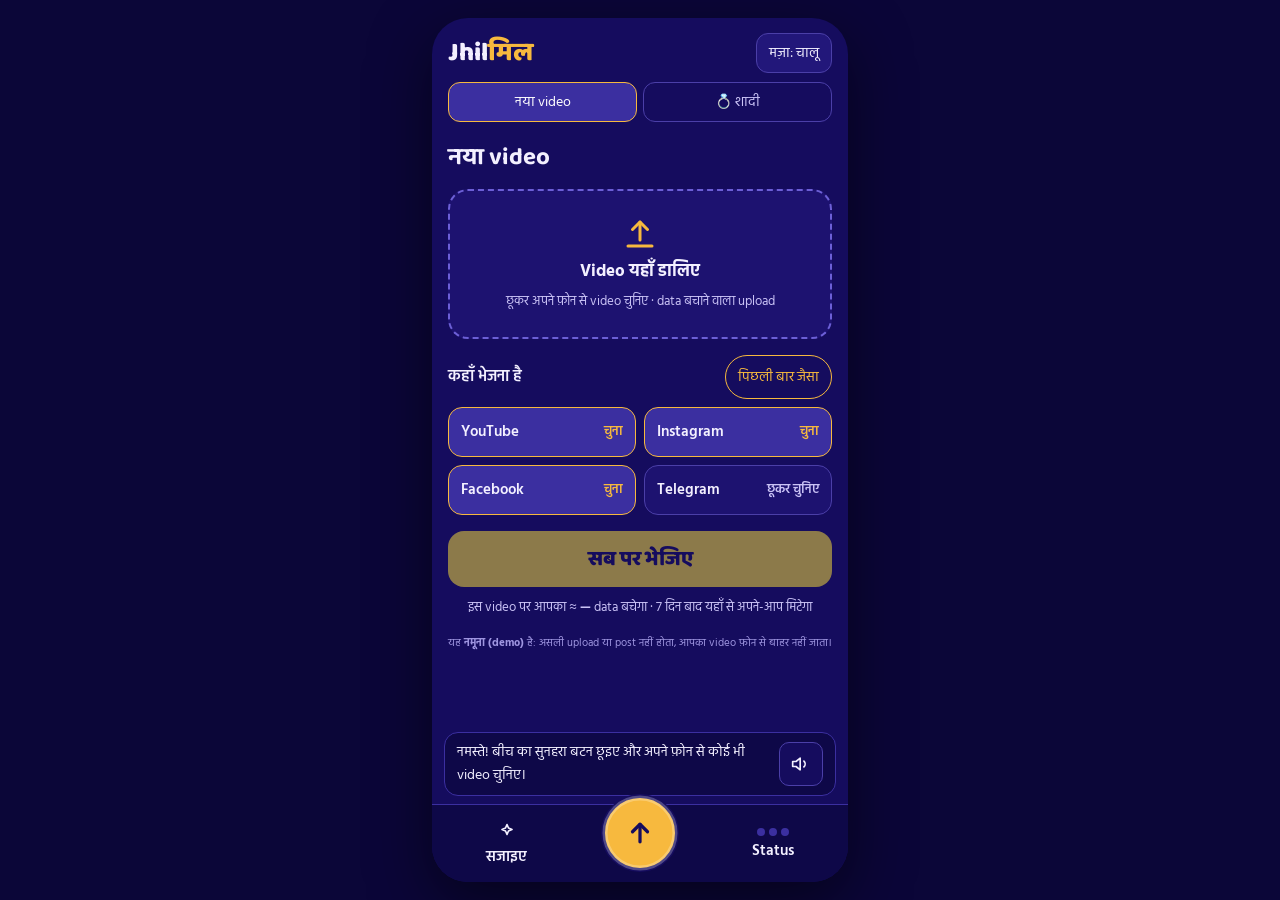
==== demo.html @ fcff17ed "Add files via upload" ====
<!doctype html>
<html lang="hi">
<head>
<meta charset="utf-8">
<meta name="viewport" content="width=device-width,initial-scale=1,viewport-fit=cover">
<meta name="robots" content="noindex,nofollow">
<meta name="theme-color" content="#150C5E">
<title>Jhilmil · demo (नमूना)</title>
<link rel="preconnect" href="https://fonts.googleapis.com">
<link href="https://fonts.googleapis.com/css2?family=Baloo+2:wght@600;800&family=Hind:wght@400;600&display=swap" rel="stylesheet">
<style>
*{box-sizing:border-box}
html,body{margin:0;height:100%;background:#0B0638;font-family:'Hind',system-ui,sans-serif;color:#F3F0FF;-webkit-tap-highlight-color:transparent}
button,input{font-family:inherit}
.phone{max-width:430px;height:100%;height:100dvh;margin:0 auto;background:#150C5E;display:flex;flex-direction:column;position:relative;overflow:hidden}
@media(min-width:600px){body{display:flex;align-items:center}.phone{height:min(900px,96vh);border-radius:36px;box-shadow:0 20px 60px rgba(0,0,0,.5)}}
.top{display:flex;align-items:center;justify-content:space-between;padding:14px 16px 8px}
.logo{font-family:'Baloo 2',sans-serif;font-weight:800;font-size:26px}.logo span{color:#F7B93E}
.chip{min-height:40px;padding:0 12px;border-radius:12px;border:1px solid #4B3FA8;background:#22177A;color:#F3F0FF;font-size:14px;cursor:pointer}
.tabs{display:flex;gap:6px;padding:0 16px 6px}
.tabs button{flex:1;min-height:40px;border-radius:12px;border:1px solid #4B3FA8;background:transparent;color:#C9C2F5;font-size:14px;cursor:pointer}
.tabs button.on{background:#3B2FA0;color:#fff;border-color:#F7B93E}
.body{flex:1;min-height:0;overflow-y:auto;padding:6px 16px 170px}
h1{margin:4px 0 12px;font-family:'Baloo 2',sans-serif;font-size:24px}
h2{margin:0;font-size:16px;font-weight:600}
.drop{width:100%;min-height:150px;border-radius:20px;border:2px dashed #6C5FD6;background:#1D1270;color:#F3F0FF;display:flex;flex-direction:column;align-items:center;justify-content:center;gap:6px;cursor:pointer;position:relative}
.drop b{font-size:17px}.drop small{font-size:13px;color:#C9C2F5}
.row{display:flex;justify-content:space-between;align-items:center;margin:16px 0 8px}
.ghost{min-height:44px;padding:0 12px;border-radius:22px;border:1px solid #F7B93E;background:transparent;color:#F7B93E;font-size:14px;cursor:pointer}
.grid{display:grid;grid-template-columns:repeat(2,minmax(0,1fr));gap:8px}
.plat{min-height:50px;border-radius:14px;border:1px solid #4B3FA8;background:#1D1270;color:#F3F0FF;font-size:15px;font-weight:600;display:flex;align-items:center;justify-content:space-between;padding:0 12px;cursor:pointer}
.plat.on{background:#3B2FA0;border-color:#F7B93E}.plat small{font-size:12.5px;color:#C9C2F5}.plat.on small{color:#F7B93E}
.send{width:100%;min-height:56px;margin-top:16px;border:0;border-radius:16px;background:#F7B93E;color:#150C5E;font-family:'Baloo 2',sans-serif;font-size:21px;font-weight:800;cursor:pointer}
.send.off{background:#8C7A4A}
.note{margin:10px 0 0;font-size:13px;color:#C9C2F5;text-align:center}
.tool{min-height:66px;border-radius:14px;border:1px solid #4B3FA8;background:#22177A;color:#F3F0FF;text-align:left;padding:10px 12px;cursor:pointer}
.tool b{display:block;font-size:16px}.tool small{font-size:12.5px;color:#C9C2F5}
.prev{height:180px;border-radius:16px;background:#0E0848;border:1px solid #3B2FA0;display:flex;align-items:center;justify-content:center;color:#C9C2F5;font-size:14px;position:relative}
.st{border-radius:14px;background:#22177A;border:1px solid #4B3FA8;padding:12px;margin-bottom:8px}
.st .l{display:flex;justify-content:space-between;font-size:16px;font-weight:600}
.ok{color:#3DDC97}.wait{color:#F7B93E}.fail{color:#FF8A8A}
.retry{margin-top:8px;min-height:44px;padding:0 16px;border-radius:12px;border:0;background:#F7B93E;color:#150C5E;font-weight:700;cursor:pointer}
.done{margin-top:12px;padding:12px;border-radius:14px;background:#1E5A47;color:#E6FFF4;font-size:15px;text-align:center}
.dock{position:absolute;left:0;right:0;bottom:0;padding-bottom:env(safe-area-inset-bottom)}
.talk{margin:0 12px 8px;padding:8px 12px;border-radius:14px;background:#0E0848;border:1px solid #3B2FA0;display:flex;align-items:center;gap:8px;font-size:14px;min-height:44px}
.talk span{flex:1}
.ic{min-width:44px;min-height:44px;border-radius:10px;border:1px solid #4B3FA8;background:#150C5E;color:#F3F0FF;cursor:pointer;display:flex;align-items:center;justify-content:center}
.ic.on{background:#3B2FA0}
nav{height:78px;background:#0E0848;border-top:1px solid #3B2FA0;display:grid;grid-template-columns:repeat(3,minmax(0,1fr));align-items:end;padding:0 8px 10px}
.nb{min-height:54px;margin:0 6px;border-radius:14px;border:0;background:transparent;color:#F3F0FF;font-size:15px;font-weight:600;cursor:pointer;display:flex;flex-direction:column;align-items:center;justify-content:center;gap:3px}
.nb.cur{background:#3B2FA0}
.dots{display:flex;gap:4px}.dots i{width:8px;height:8px;border-radius:50%;background:#3B2FA0}
.big{width:78px;height:78px;margin:-32px auto 0;border-radius:50%;border:4px solid #150C5E;background:#F7B93E;color:#150C5E;cursor:pointer;position:relative;display:flex;align-items:center;justify-content:center}
.big svg.ring{position:absolute;left:-4px;top:-4px;transform:rotate(-90deg)}
.card{position:absolute;left:50%;top:40%;margin-left:-42px;width:84px;height:54px;border-radius:10px;background:#F7B93E;color:#150C5E;font-size:12px;font-weight:800;display:flex;align-items:center;justify-content:center;pointer-events:none}
.star{position:absolute;width:10px;height:10px;pointer-events:none;background:#F7B93E;clip-path:polygon(50% 0,61% 39%,100% 50%,61% 61%,50% 100%,39% 61%,0 50%,39% 39%)}
.foot{font-size:11px;color:#9E95E0;text-align:center;margin-top:16px}
.badge{display:inline-block;margin-top:10px;padding:6px 12px;border-radius:20px;background:#3B2FA0;border:1px solid #F7B93E;color:#F7B93E;font-size:13px;font-weight:700}
.fun .pop{animation:pop .25s ease}
@keyframes pop{0%{transform:scale(1)}50%{transform:scale(.92)}100%{transform:scale(1)}}
.fun .fly{animation:fly .9s ease-in forwards}
@keyframes fly{0%{transform:translate(0,0) scale(1);opacity:1}60%{transform:translate(0,-300px) scale(.6) rotate(-8deg)}100%{transform:translate(0,-420px) scale(.2);opacity:0}}
.fun .spark{animation:spark .9s ease-out 2}
@keyframes spark{0%{box-shadow:0 0 0 0 rgba(247,185,62,.9)}100%{box-shadow:0 0 0 14px rgba(247,185,62,0)}}
.fun .pulse{animation:pulse 1s ease-in-out infinite}
@keyframes pulse{0%,100%{transform:scale(1)}50%{transform:scale(1.07)}}
.fun .fall{animation:fall 1s ease-out forwards}
@keyframes fall{0%{opacity:1;transform:translate(0,0) rotate(0)}100%{opacity:0;transform:translate(var(--dx),var(--dy)) rotate(200deg)}}
@media (prefers-reduced-motion: reduce){.fun .fly,.fun .spark,.fun .pulse,.fun .fall,.fun .pop{animation:none}}
.hide{display:none!important}
</style>
</head>
<body>
<div class="phone fun" id="ph">
  <div class="top">
    <div class="logo">Jhil<span>मिल</span></div>
    <button class="chip" id="fun">मज़ा: चालू</button>
  </div>
  <div class="tabs" role="tablist" aria-label="screen">
    <button id="t-new" class="on">नया video</button>
    <button id="t-wed">💍 शादी</button>
  </div>

  <div class="body" id="body">
    <!-- नया -->
    <section id="s-new">
      <h1>नया video</h1>
      <button class="drop" id="drop">
        <svg width="36" height="36" viewBox="0 0 24 24" fill="none" stroke="#F7B93E" stroke-width="2" stroke-linecap="round" stroke-linejoin="round" aria-hidden="true"><path d="M12 16V4"/><path d="M7 9l5-5 5 5"/><path d="M4 20h16"/></svg>
        <b id="dropT">Video यहाँ डालिए</b><small id="dropS">छूकर अपने फ़ोन से video चुनिए · data बचाने वाला upload</small>
      </button>
      <input type="file" id="file" accept="video/*" class="hide">
      <div class="row"><h2>कहाँ भेजना है</h2><button class="ghost" id="last">पिछली बार जैसा</button></div>
      <div class="grid" id="plats"></div>
      <button class="send off" id="send">सब पर भेजिए</button>
      <p class="note">इस video पर आपका ≈ <b id="save">—</b> data बचेगा · 7 दिन बाद यहाँ से अपने-आप मिटेगा</p>
    </section>
    <!-- सजाइए -->
    <section id="s-edit" class="hide">
      <h1>सजाइए</h1>
      <div class="prev" id="prev">[video का preview]</div>
      <div class="grid" style="margin-top:12px">
        <button class="tool" data-t="काटिए"><b>काटिए</b><small>शुरू-अंत, बीच का टुकड़ा</small></button>
        <button class="tool" data-t="सही आकार"><b>सही आकार</b><small>9:16 · 16:9 · 1:1 अपने-आप</small></button>
        <button class="tool" data-t="Captions"><b>Captions</b><small>हिंदी में अपने-आप, छूकर सुधारिए</small></button>
        <button class="tool" data-t="Thumbnail"><b>Thumbnail</b><small>6 अच्छे frame + एक लाइन</small></button>
      </div>
      <button class="ghost" id="onecap" style="width:100%;margin-top:10px;border-radius:14px;border-style:dashed">एक caption → सबमें (AI · जल्द)</button>
    </section>
    <!-- Status -->
    <section id="s-status" class="hide">
      <h1>Status</h1>
      <div id="stList"><p class="note">अभी कुछ भेजा नहीं है।</p></div>
      <button class="ghost" id="copy" style="width:100%;margin-top:4px;border-radius:14px">सबकी link एक साथ copy</button>
      <div id="doneBox" class="done hide">सब जगह पहुँच गया! आपका <b id="save2"></b> data बचा।<br><span class="badge hide" id="badge">पहली उड़ान ✦</span></div>
    </section>
    <!-- शादी -->
    <section id="s-wed" class="hide">
      <h1>शादी / समारोह <small style="font-size:12px;background:#F7B93E;color:#150C5E;border-radius:8px;padding:2px 8px;vertical-align:middle">Professional</small></h1>
      <div style="font-size:14px;color:#C9C2F5">राहुल–प्रिया · फेरे · 3 कैमरे</div>
      <div style="display:flex;justify-content:space-between;font-size:13px;color:#C9C2F5;margin-top:10px"><span>Trial की जगह</span><span>3.2 GB / 5 GB</span></div>
      <div style="height:8px;border-radius:4px;background:#2A1F86;margin-top:4px"><div style="width:64%;height:8px;border-radius:4px;background:#F7B93E"></div></div>
      <div class="prev" style="margin-top:12px" id="wprev">[footage का preview]<span id="stuTag" style="position:absolute;right:10px;bottom:8px;font-size:12px;font-weight:700;background:rgba(0,0,0,.45);padding:2px 8px;border-radius:6px"></span></div>
      <h2 style="margin:14px 0 6px">Timeline · कट के सुझाव</h2>
      <div id="tl" style="height:46px;border-radius:10px;background:#2A1F86;position:relative;overflow:hidden"></div>
      <div style="display:flex;gap:12px;font-size:12px;color:#C9C2F5;margin-top:6px;flex-wrap:wrap"><span>▮ <span style="color:#8FB3FF">दृश्य बदला</span></span><span>▮ <span style="color:#F7B93E">धुँधला/अँधेरा</span></span><span>▮ <span style="color:#FF9A4D">ढोल-ताली वाले पल</span></span></div>
      <div id="sugs" style="margin-top:12px"></div>
      <button class="ghost" id="dropBad" style="width:100%;border-radius:14px">सारे बेकार (पीले) हिस्से हटाइए</button>
      <div style="margin-top:14px;padding:12px;border-radius:14px;background:#1D1270;border:1px solid #3B2FA0">
        <label for="stu" style="font-size:15px;font-weight:600">अपने स्टूडियो का नाम video पर</label>
        <input id="stu" value="शर्मा स्टूडियो, पटना" style="margin-top:8px;width:100%;min-height:44px;border-radius:10px;border:1px solid #4B3FA8;background:#150C5E;color:#F3F0FF;padding:0 12px;font-size:15px">
        <div style="font-size:12.5px;color:#C9C2F5;margin-top:6px">ग्राहक को भेजे video के कोने में आपका नाम, हमारा नहीं।</div>
      </div>
      <div class="grid" style="grid-template-columns:repeat(3,minmax(0,1fr));margin-top:14px">
        <button class="send mk" style="margin:0;font-size:16px;min-height:52px">Highlight</button>
        <button class="ghost mk" style="border-radius:14px">Teaser</button>
        <button class="ghost mk" style="border-radius:14px">Reels</button>
      </div>
    </section>
    <p class="foot">यह <b>नमूना (demo)</b> है: असली upload या post नहीं होता, आपका video फ़ोन से बाहर नहीं जाता।</p>
  </div>

  <div class="dock">
    <div class="talk"><span id="talk">नमस्ते! बीच का सुनहरा बटन छूइए और अपने फ़ोन से कोई भी video चुनिए।</span>
      <button class="ic" id="voice" aria-label="आवाज़ में सुनिए"><svg width="20" height="20" viewBox="0 0 24 24" fill="none" stroke="currentColor" stroke-width="2" stroke-linecap="round" stroke-linejoin="round" aria-hidden="true"><path d="M11 5L6 9H2v6h4l5 4V5z"/><path d="M15.5 8.5a5 5 0 0 1 0 7"/></svg></button></div>
    <nav aria-label="मुख्य">
      <button class="nb" id="n-edit"><svg width="20" height="20" viewBox="0 0 24 24" fill="none" stroke="currentColor" stroke-width="2" stroke-linecap="round" stroke-linejoin="round" aria-hidden="true"><path d="M12 3l1.8 4.2L18 9l-4.2 1.8L12 15l-1.8-4.2L6 9l4.2-1.8z"/></svg>सजाइए</button>
      <div><button class="big" id="n-new" aria-label="नया video">
        <svg class="ring" width="78" height="78" viewBox="0 0 78 78" aria-hidden="true"><circle cx="39" cy="39" r="35" fill="none" stroke="#fff" stroke-opacity=".25" stroke-width="5"/><circle id="ring" cx="39" cy="39" r="35" fill="none" stroke="#fff" stroke-width="5" stroke-linecap="round" stroke-dasharray="219.9" stroke-dashoffset="219.9"/></svg>
        <svg width="30" height="30" viewBox="0 0 24 24" fill="none" stroke="currentColor" stroke-width="2.6" stroke-linecap="round" stroke-linejoin="round" aria-hidden="true"><path d="M12 19V5"/><path d="M6 11l6-6 6 6"/></svg>
      </button></div>
      <button class="nb" id="n-status"><span class="dots" aria-hidden="true"><i id="dG"></i><i id="dY"></i><i id="dR"></i></span>Status</button>
    </nav>
  </div>
</div>
<script>
(function(){
var $=function(i){return document.getElementById(i)};
var S={screen:'new',pct:0,up:false,ready:false,fun:true,voice:false,on:{YouTube:true,Instagram:true,Facebook:true,Telegram:false},st:{},sizeMB:0,firstFlight:false};
try{var l=JSON.parse(localStorage.getItem('jm_demo_last')||'null');if(l)S.last=l;}catch(e){}
var ph=$('ph'),ctx=null;
function sound(kind){ if(!S.fun) return; try{ ctx=ctx||new (window.AudioContext||window.webkitAudioContext)();
  var o=ctx.createOscillator(),g=ctx.createGain(),t=ctx.currentTime; o.connect(g); g.connect(ctx.destination);
  if(kind==='whoosh'){o.type='sine';o.frequency.setValueAtTime(220,t);o.frequency.exponentialRampToValueAtTime(880,t+.45);g.gain.setValueAtTime(.0001,t);g.gain.exponentialRampToValueAtTime(.18,t+.05);g.gain.exponentialRampToValueAtTime(.0001,t+.5);o.start(t);o.stop(t+.52);}
  else if(kind==='ding'){o.type='triangle';o.frequency.setValueAtTime(880,t);o.frequency.setValueAtTime(1320,t+.09);g.gain.setValueAtTime(.15,t);g.gain.exponentialRampToValueAtTime(.0001,t+.35);o.start(t);o.stop(t+.36);}
  else {o.type='sine';o.frequency.setValueAtTime(600,t);g.gain.setValueAtTime(.06,t);g.gain.exponentialRampToValueAtTime(.0001,t+.06);o.start(t);o.stop(t+.07);}
 }catch(e){} }
function buzz(ms){ if(S.fun){ try{navigator.vibrate&&navigator.vibrate(ms);}catch(e){} } }
function say(t){ $('talk').textContent=t; if(S.voice){ try{ var u=new SpeechSynthesisUtterance(t); u.lang='hi-IN'; speechSynthesis.cancel(); speechSynthesis.speak(u);}catch(e){} } }
function pop(el){ if(!S.fun||!el) return; el.classList.remove('pop'); void el.offsetWidth; el.classList.add('pop'); }
document.addEventListener('click',function(e){ var b=e.target.closest('button'); if(b){ pop(b); sound('tick'); } },true);
function show(sc){ S.screen=sc; ['new','edit','status','wed'].forEach(function(k){ $('s-'+k).classList.toggle('hide',k!==sc); });
  $('n-edit').classList.toggle('cur',sc==='edit'); $('n-status').classList.toggle('cur',sc==='status');
  $('t-new').classList.toggle('on',sc!=='wed'); $('t-wed').classList.toggle('on',sc==='wed'); $('body').scrollTop=0; }
function plats(){ var h=''; Object.keys(S.on).forEach(function(n){ var on=S.on[n]; h+='<button class="plat'+(on?' on':'')+'" data-p="'+n+'" aria-pressed="'+on+'"><span>'+n+'</span><small>'+(on?'चुना':'छूकर चुनिए')+'</small></button>'; }); $('plats').innerHTML=h;
  [].forEach.call(document.querySelectorAll('.plat'),function(b){ b.onclick=function(){ var n=b.getAttribute('data-p'); S.on[n]=!S.on[n]; plats(); }; }); }
function ring(){ $('ring').setAttribute('stroke-dashoffset',(219.9*(1-S.pct/100)).toFixed(1)); }
function startUpload(f){
  S.up=true; S.ready=false; S.pct=0; S.sizeMB=f?Math.round(f.size/1048576):620; show('new');
  $('dropT').textContent=(f?f.name.slice(0,28):'नमूना video')+' · चढ़ रहा है 0%'; $('dropS').textContent='net टूटे तो वहीं से फिर शुरू होगा';
  if(f){ try{ var url=URL.createObjectURL(f); $('prev').innerHTML='<video src="'+url+'" muted playsinline style="width:100%;height:100%;object-fit:cover;border-radius:16px"></video>'; }catch(e){} }
  var iv=setInterval(function(){ S.pct=Math.min(100,S.pct+4); ring(); $('dropT').textContent=(f?f.name.slice(0,22):'नमूना video')+' · '+S.pct+'%';
    if(S.pct%20===0&&S.pct<100) say('Video चढ़ रहा है… '+S.pct+'%');
    if(S.pct>=100){ clearInterval(iv); S.up=false; S.ready=true; $('dropT').textContent='Video तैयार ✓'; $('dropS').textContent='छूकर दूसरा video चुन सकते हैं';
      $('send').classList.remove('off'); var save=Math.max(40,Math.round(S.sizeMB*0.55)); $('save').textContent=save>=1024?(save/1024).toFixed(1)+' GB':save+' MB';
      $('n-edit').classList.add('spark'); setTimeout(function(){$('n-edit').classList.remove('spark');},2000); sound('ding'); buzz(30);
      say('Video तैयार! अब सजाइए, या सीधे "सब पर भेजिए"।'); } },80);
}
$('drop').onclick=function(){ if(S.up) return; $('file').click(); };
$('file').onchange=function(){ var f=this.files&&this.files[0]; if(f) startUpload(f); this.value=''; };
$('n-new').onclick=function(){ if(S.screen!=='new'){ show('new'); return; } if(!S.up) $('file').click(); };
$('n-edit').onclick=function(){ show('edit'); };
$('n-status').onclick=function(){ show('status'); if(!Object.keys(S.st).length) say('अभी कुछ भेजा नहीं है।'); };
$('t-new').onclick=function(){ show('new'); }; $('t-wed').onclick=function(){ show('wed'); say('शादी मोड: हर सुझाव पर रखिए ✓ या हटाइए ✕ — कुछ भी अपने-आप नहीं कटेगा।'); };
$('last').onclick=function(){ S.on=S.last||{YouTube:true,Instagram:true,Facebook:false,Telegram:true}; plats(); say('पिछली बार जैसा: '+Object.keys(S.on).filter(function(k){return S.on[k];}).join(', ')+' चुन लिए।'); };
$('fun').onclick=function(){ S.fun=!S.fun; ph.classList.toggle('fun',S.fun); this.textContent='मज़ा: '+(S.fun?'चालू':'बंद'); };
$('voice').onclick=function(){ S.voice=!S.voice; this.classList.toggle('on',S.voice); say(S.voice?'आवाज़ चालू। अब हर बात बोलकर भी बताऊँगी।':'आवाज़ बंद।'); };
[].forEach.call(document.querySelectorAll('.tool'),function(b){ b.onclick=function(){ say(b.getAttribute('data-t')+': असली app में यहाँ उसका औज़ार खुलेगा।'); }; });
$('onecap').onclick=function(){ say('एक caption लिखिए, हर platform के हिसाब से अपने-आप बनेगा — यह AI वाला काम जल्द आएगा।'); };
function stars(){ if(!S.fun) return; var r=ph.getBoundingClientRect(); for(var i=0;i<26;i++){ var s=document.createElement('div'); s.className='star fall';
  s.style.left=(r.width/2)+'px'; s.style.top=(r.height*0.45)+'px'; s.style.setProperty('--dx',(Math.random()*320-160)+'px'); s.style.setProperty('--dy',(Math.random()*-360+60)+'px');
  s.style.background=i%3?'#F7B93E':'#FFFFFF'; ph.appendChild(s); setTimeout((function(x){return function(){x.remove();};})(s),1100); } }
function renderStatus(){ var c={ok:'ok',wait:'wait',fail:'fail'},lb={ok:'पहुँच गया',wait:'कतार में…',fail:'रुका'},h='',g=0,y=0,r=0;
  Object.keys(S.st).forEach(function(n){ var v=S.st[n]; if(v==='ok')g++; else if(v==='wait')y++; else r++;
    h+='<div class="st"><div class="l"><span>'+n+'</span><span class="'+c[v]+'">'+lb[v]+'</span></div>'+(v==='fail'?'<div style="font-size:13px;color:#FFB4B4;margin-top:4px">वजह: Page की अनुमति ख़त्म हो गई</div><button class="retry" data-r="'+n+'">फिर कोशिश</button>':'')+'</div>'; });
  $('stList').innerHTML=h||'<p class="note">अभी कुछ भेजा नहीं है।</p>';
  [].forEach.call(document.querySelectorAll('.retry'),function(b){ b.onclick=function(){ var n=b.getAttribute('data-r'); S.st[n]='wait'; renderStatus(); say(n+': फिर कोशिश हो रही है…'); setTimeout(function(){ S.st[n]='ok'; renderStatus(); sound('ding'); buzz(25); say(n+' पर पहुँच गया।'); check(); },1300); }; });
  $('dG').style.background=g?'#3DDC97':''; $('dY').style.background=y?'#F7B93E':''; $('dR').style.background=r?'#FF8A8A':'';
  $('n-status').classList.toggle('pulse',r>0); }
function check(){ var k=Object.keys(S.st); if(k.length&&k.every(function(n){return S.st[n]==='ok';})){
  $('save2').textContent=$('save').textContent; $('doneBox').classList.remove('hide');
  if(!S.firstFlight){ S.firstFlight=true; $('badge').classList.remove('hide'); }
  $('n-status').classList.add('spark'); setTimeout(function(){$('n-status').classList.remove('spark');},2000);
  stars(); buzz([60,40,90]); sound('ding'); say('सब जगह पहुँच गया! आपका '+$('save').textContent+' data बचा। ✨'); } }
$('send').onclick=function(){
  if(!S.ready){ say('पहले बीच का सुनहरा बटन छूकर video चुनिए।'); return; }
  var names=Object.keys(S.on).filter(function(k){return S.on[k];}); if(!names.length){ say('कम से कम एक जगह चुनिए।'); return; }
  try{ localStorage.setItem('jm_demo_last',JSON.stringify(S.on)); }catch(e){} S.last=JSON.parse(JSON.stringify(S.on));
  if(S.fun){ var c=document.createElement('div'); c.className='card fly'; c.textContent='video'; $('drop').appendChild(c); setTimeout(function(){c.remove();},950); }
  sound('whoosh'); buzz(40); say('उड़ान शुरू! '+names.length+' जगह भेज रहे हैं…');
  S.st={}; names.forEach(function(n){S.st[n]='wait';}); $('doneBox').classList.add('hide'); renderStatus();
  setTimeout(function(){ show('status'); },950);
  names.forEach(function(n,i){ setTimeout(function(){ S.st[n]=(n==='Facebook')?'fail':'ok'; renderStatus();
    if(n==='Facebook'){ buzz([30,60,30]); say('Facebook रुका: Page की अनुमति ख़त्म। "फिर कोशिश" दबाइए।'); } else { sound('tick'); buzz(20); say(n+' पर पहुँच गया।'); } check(); },1400+i*900); });
};
$('copy').onclick=function(){ var t=Object.keys(S.st).filter(function(n){return S.st[n]==='ok';}).map(function(n){return n+': [link]';}).join('\n');
  if(!t){ say('अभी कोई link नहीं है।'); return; } try{ navigator.clipboard.writeText(t); }catch(e){} say('सबकी link copy हो गई — WhatsApp में चिपकाइए।'); };
/* शादी */
var items=[{id:'a',k:'scene',t:'दृश्य बदला: मंडप में प्रवेश',tm:'00:04:12'},{id:'b',k:'bad',t:'धुँधला हिस्सा (कैमरा 2)',tm:'00:09:30–00:10:05'},{id:'c',k:'dhol',t:'ढोल-ताली: वरमाला',tm:'00:18:40'},{id:'d',k:'bad',t:'अँधेरा हिस्सा (कैमरा 3)',tm:'00:22:10–00:23:00'},{id:'e',k:'dhol',t:'ढोल-ताली: पहला फेरा',tm:'00:31:05'},{id:'f',k:'scene',t:'दृश्य बदला: सिंदूर',tm:'00:44:50'}];
var col={scene:'#8FB3FF',bad:'#F7B93E',dhol:'#FF9A4D'},ch={};
var marks=[['8%','3px','scene'],['20%','4%','bad','b'],['39%','5px','dhol'],['47%','5%','bad','d'],['64%','5px','dhol'],['70%','3px','scene'],['93%','3px','scene']];
function wed(){ $('tl').innerHTML=marks.map(function(m){ var op=(m[3]&&ch[m[3]]==='drop')?.2:.9; var dh=m[2]==='dhol'; return '<div style="position:absolute;left:'+m[0]+';width:'+m[1]+';top:'+(dh?'6px':'0')+';height:'+(dh?'34px':'46px')+';background:'+col[m[2]]+';opacity:'+op+';border-radius:3px"></div>'; }).join('');
  $('sugs').innerHTML=items.map(function(it){ var c=ch[it.id]; var st=c==='keep'?'रखा':(c==='drop'?'हटाया':(it.k==='bad'?'सुझाव: हटाइए':'सुझाव: रखिए'));
    return '<div class="st" style="display:flex;align-items:center;gap:10px;border-color:'+(c==='keep'?'#3DDC97':c==='drop'?'#FF8A8A':'#4B3FA8')+'"><span style="width:10px;height:38px;border-radius:3px;background:'+col[it.k]+'"></span><div style="flex:1"><div style="font-size:15px;font-weight:600">'+it.t+'</div><div style="font-size:12.5px;color:#C9C2F5">'+it.tm+' · '+st+'</div></div>'+
    '<button class="ic" data-k="'+it.id+'" aria-label="रखिए" style="border-color:#3DDC97;'+(c==='keep'?'background:#1E5A47':'')+'">✓</button><button class="ic" data-d="'+it.id+'" aria-label="हटाइए" style="border-color:#FF8A8A;'+(c==='drop'?'background:#6B2330':'')+'">✕</button></div>'; }).join('');
  [].forEach.call(document.querySelectorAll('[data-k]'),function(b){ b.onclick=function(){ ch[b.getAttribute('data-k')]='keep'; wed(); say('रखा।'); }; });
  [].forEach.call(document.querySelectorAll('[data-d]'),function(b){ b.onclick=function(){ ch[b.getAttribute('data-d')]='drop'; wed(); say('हटाया — ✓ दबाकर वापस ला सकते हैं।'); }; });
  $('stuTag').textContent=$('stu').value; $('stuTag').style.display=$('stu').value?'':'none'; }
$('dropBad').onclick=function(){ ch.b='drop'; ch.d='drop'; wed(); buzz(30); say('दोनों पीले (बेकार) हिस्से हटा दिए। पसंद न आए तो ✓ दबाकर वापस लाइए।'); };
$('stu').oninput=wed;
[].forEach.call(document.querySelectorAll('.mk'),function(b){ b.onclick=function(){ sound('whoosh'); say(b.textContent+' बन रहा है… (नमूना)। गाना आप अपना जोड़ेंगे; publish से पहले copyright वाली चेतावनी आएगी।'); }; });
plats(); renderStatus(); wed(); ring();
})();
</script>
</body>
</html>
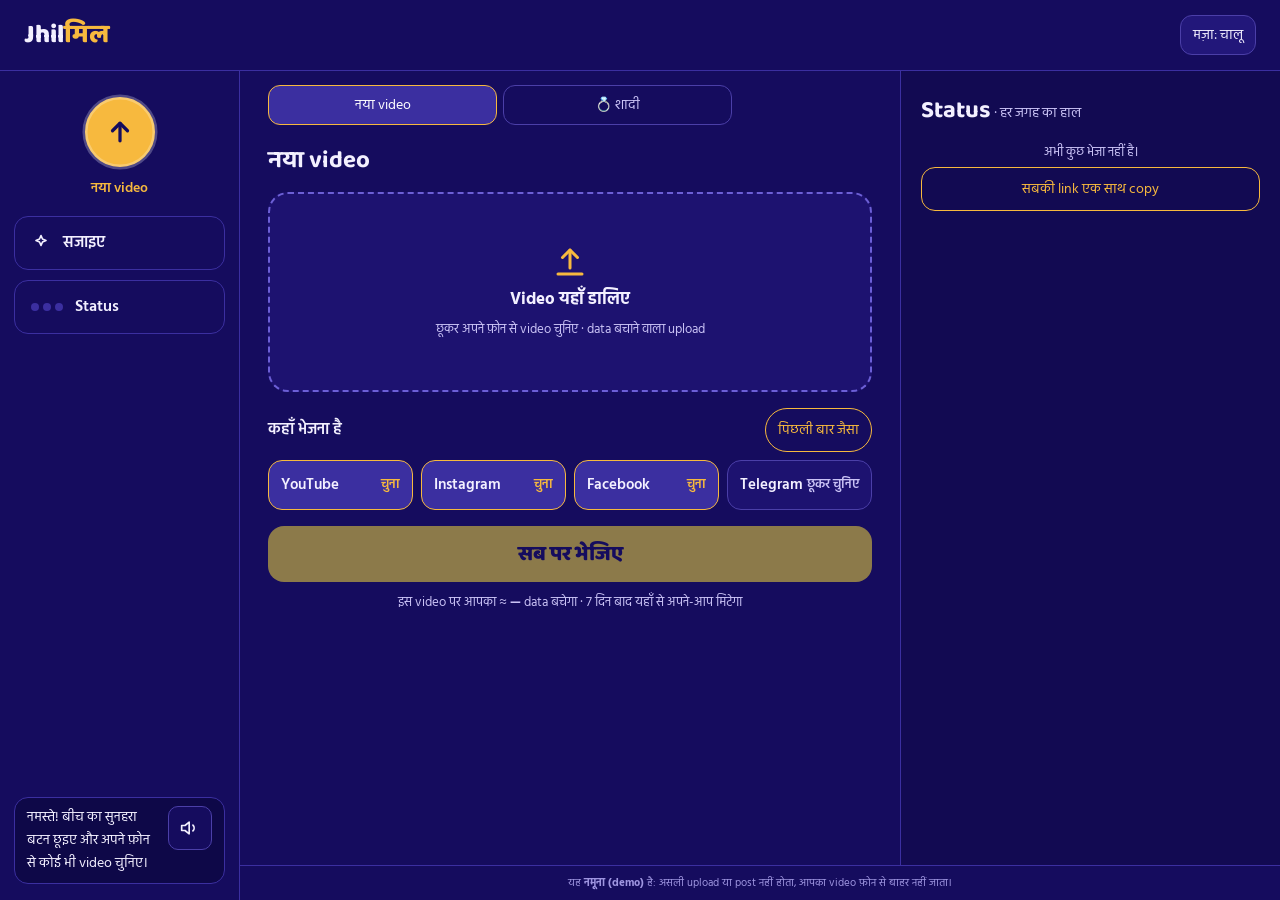
==== commit 657f18ee: "Add files via upload" ====
--- a/demo.html
+++ b/demo.html
@@ -1,8 +1,9 @@
 <!doctype html>
-<html lang="hi">
+<html lang="hi" translate="no">
 <head>
 <meta charset="utf-8">
 <meta name="viewport" content="width=device-width,initial-scale=1,viewport-fit=cover">
+<meta name="google" content="notranslate">
 <meta name="robots" content="noindex,nofollow">
 <meta name="theme-color" content="#150C5E">
 <title>Jhilmil · demo (नमूना)</title>
@@ -68,6 +69,51 @@
 @keyframes fall{0%{opacity:1;transform:translate(0,0) rotate(0)}100%{opacity:0;transform:translate(var(--dx),var(--dy)) rotate(200deg)}}
 @media (prefers-reduced-motion: reduce){.fun .fly,.fun .spark,.fun .pulse,.fun .fall,.fun .pop{animation:none}}
 .hide{display:none!important}
+
+/* उड़ान का पूरा रास्ता */
+.ovl{position:absolute;inset:0;z-index:20;background:rgba(9,5,40,.95);overflow:hidden}
+.ovt{position:absolute;left:0;right:0;top:22px;text-align:center;font-family:'Baloo 2',sans-serif;font-size:26px;font-weight:800;color:#F7B93E}
+.ovt small{display:block;font-family:'Hind',sans-serif;font-size:14px;font-weight:400;color:#C9C2F5}
+.tgt{position:absolute;width:84px;margin-left:-42px;text-align:center;font-size:13px;font-weight:600;color:#F3F0FF}
+.tgt i{display:flex;width:60px;height:60px;margin:0 auto 6px;border-radius:50%;background:#22177A;border:2px dashed #6C5FD6;align-items:center;justify-content:center;font-style:normal;font-size:22px;font-weight:800;transition:all .3s}
+.tgt b{display:block;font-size:11.5px;font-weight:400;color:#C9C2F5;min-height:16px}
+.tgt.go i{border:2px solid #F7B93E;box-shadow:0 0 0 7px rgba(247,185,62,.22)}
+.tgt.ok i{border:2px solid #3DDC97;background:#1E5A47}.tgt.ok b{color:#3DDC97}
+.tgt.fail i{border:2px solid #FF8A8A;background:#6B2330;animation:shake .45s}.tgt.fail b{color:#FF8A8A}
+@keyframes shake{25%{transform:translateX(-6px)}75%{transform:translateX(6px)}}
+.src{position:absolute;left:50%;width:100px;margin-left:-50px;text-align:center;font-size:13px;color:#C9C2F5}
+.src i{display:flex;width:84px;height:84px;margin:0 auto 6px;border-radius:24px;background:#F7B93E;color:#150C5E;align-items:center;justify-content:center;font-style:normal;font-size:34px;box-shadow:0 0 0 8px rgba(247,185,62,.18)}
+.ovs{position:absolute;left:16px;right:16px;text-align:center;font-size:15px;color:#F3F0FF;min-height:44px}
+.skip{position:absolute;left:50%;transform:translateX(-50%);bottom:22px;min-height:48px;padding:0 20px;border-radius:24px;border:1px solid #F7B93E;background:transparent;color:#F7B93E;font-size:15px;cursor:pointer;white-space:nowrap}
+.fcard{position:absolute;width:60px;height:42px;margin:-21px 0 0 -30px;border-radius:9px;background:#F7B93E;color:#150C5E;font-size:20px;display:flex;align-items:center;justify-content:center;pointer-events:none;box-shadow:0 0 20px rgba(247,185,62,.75);z-index:2}
+.trail{position:absolute;width:7px;height:7px;margin:-3px 0 0 -3px;border-radius:50%;background:#F7B93E;pointer-events:none;animation:tr .8s forwards}
+@keyframes tr{to{opacity:0;transform:scale(.2)}}
+/* laptop: पूरी स्क्रीन वाला रूप */
+.rail-h{display:none}
+@media(min-width:900px){
+ body{display:block}
+ .phone{max-width:1320px;height:100vh;height:100dvh;border-radius:0;box-shadow:none;display:grid;grid-template-columns:240px minmax(0,1fr) 380px;grid-template-rows:auto auto minmax(0,1fr) auto}
+ .top{grid-column:1/-1;grid-row:1;padding:14px 24px;border-bottom:1px solid #3B2FA0}
+ .tabs{grid-column:2;grid-row:2;padding:14px 28px 4px;max-width:520px}
+ .body{display:contents}
+ #s-new,#s-edit,#s-wed{grid-column:2;grid-row:3;overflow-y:auto;padding:8px 28px 28px;min-height:0}
+ #s-status{grid-column:3;grid-row:2/4;display:block!important;overflow-y:auto;min-height:0;padding:16px 20px;border-left:1px solid #3B2FA0;background:#120A52}
+ #s-status h1:after{content:" · हर जगह का हाल";font-size:14px;color:#C9C2F5;font-family:'Hind',sans-serif;font-weight:400}
+ .foot{grid-column:2/4;grid-row:4;margin:0;padding:8px;border-top:1px solid #3B2FA0}
+ .dock{position:static;grid-column:1;grid-row:2/5;display:flex;flex-direction:column;border-right:1px solid #3B2FA0;padding:16px 14px;min-height:0}
+ nav{height:auto;display:flex;flex-direction:column;align-items:stretch;gap:10px;border:0;background:none;padding:0}
+ nav>div{order:-1;text-align:center;margin-bottom:6px}
+ .big{margin:6px auto 0}
+ .rail-h{display:block;font-size:14px;font-weight:600;color:#F7B93E;margin-top:6px}
+ .nb{flex-direction:row;justify-content:flex-start;gap:12px;padding:0 16px;margin:0;font-size:16px;border:1px solid #3B2FA0}
+ .talk{order:2;margin:auto 0 0;align-items:flex-start}
+ #plats{grid-template-columns:repeat(4,minmax(0,1fr))}
+ .drop{min-height:200px}
+ .prev{height:320px}
+ #s-edit .grid{grid-template-columns:repeat(4,minmax(0,1fr))}
+ .flash{animation:spark .9s ease-out 2}
+}
+
 </style>
 </head>
 <body>
@@ -148,7 +194,7 @@
       <div><button class="big" id="n-new" aria-label="नया video">
         <svg class="ring" width="78" height="78" viewBox="0 0 78 78" aria-hidden="true"><circle cx="39" cy="39" r="35" fill="none" stroke="#fff" stroke-opacity=".25" stroke-width="5"/><circle id="ring" cx="39" cy="39" r="35" fill="none" stroke="#fff" stroke-width="5" stroke-linecap="round" stroke-dasharray="219.9" stroke-dashoffset="219.9"/></svg>
         <svg width="30" height="30" viewBox="0 0 24 24" fill="none" stroke="currentColor" stroke-width="2.6" stroke-linecap="round" stroke-linejoin="round" aria-hidden="true"><path d="M12 19V5"/><path d="M6 11l6-6 6 6"/></svg>
-      </button></div>
+      </button><div class="rail-h">नया video</div></div>
       <button class="nb" id="n-status"><span class="dots" aria-hidden="true"><i id="dG"></i><i id="dY"></i><i id="dR"></i></span>Status</button>
     </nav>
   </div>
@@ -169,7 +215,9 @@
 function say(t){ $('talk').textContent=t; if(S.voice){ try{ var u=new SpeechSynthesisUtterance(t); u.lang='hi-IN'; speechSynthesis.cancel(); speechSynthesis.speak(u);}catch(e){} } }
 function pop(el){ if(!S.fun||!el) return; el.classList.remove('pop'); void el.offsetWidth; el.classList.add('pop'); }
 document.addEventListener('click',function(e){ var b=e.target.closest('button'); if(b){ pop(b); sound('tick'); } },true);
-function show(sc){ S.screen=sc; ['new','edit','status','wed'].forEach(function(k){ $('s-'+k).classList.toggle('hide',k!==sc); });
+function desk(){ return window.matchMedia('(min-width:900px)').matches; }
+function show(sc){ if(sc==='status'&&desk()){ var p=$('s-status'); p.classList.remove('flash'); void p.offsetWidth; p.classList.add('flash'); sc=(S.screen==='status')?'new':S.screen; }
+  S.screen=sc; ['new','edit','status','wed'].forEach(function(k){ $('s-'+k).classList.toggle('hide',k!==sc); });
   $('n-edit').classList.toggle('cur',sc==='edit'); $('n-status').classList.toggle('cur',sc==='status');
   $('t-new').classList.toggle('on',sc!=='wed'); $('t-wed').classList.toggle('on',sc==='wed'); $('body').scrollTop=0; }
 function plats(){ var h=''; Object.keys(S.on).forEach(function(n){ var on=S.on[n]; h+='<button class="plat'+(on?' on':'')+'" data-p="'+n+'" aria-pressed="'+on+'"><span>'+n+'</span><small>'+(on?'चुना':'छूकर चुनिए')+'</small></button>'; }); $('plats').innerHTML=h;
@@ -212,16 +260,44 @@
   if(!S.firstFlight){ S.firstFlight=true; $('badge').classList.remove('hide'); }
   $('n-status').classList.add('spark'); setTimeout(function(){$('n-status').classList.remove('spark');},2000);
   stars(); buzz([60,40,90]); sound('ding'); say('सब जगह पहुँच गया! आपका '+$('save').textContent+' data बचा। ✨'); } }
+var ICON={YouTube:'▶',Instagram:'◎',Facebook:'f',Telegram:'➤'},SHAPE={YouTube:'16:9 में ढाल रहे हैं',Instagram:'9:16 Reel बना रहे हैं',Facebook:'1:1 में ढाल रहे हैं',Telegram:'जैसा है वैसा'};
+function result(n){ return n==='Facebook'?'fail':'ok'; }
+function finish(){ renderStatus(); show('status'); check(); }
+function flight(names){
+  var ov=document.createElement('div'); ov.className='ovl'; var W=ph.clientWidth,H=ph.clientHeight,T=[],cur=null,done=false;
+  var ty=Math.max(110,H*0.16), sy=H-Math.max(250,H*0.32);
+  var h='<div class="ovt">उड़ान शुरू ✦<small>एक upload, हर जगह उड़ान</small></div>';
+  names.forEach(function(n,i){ var x=W*(i+1)/(names.length+1), y=ty+Math.abs(i-(names.length-1)/2)*26;
+    h+='<div class="tgt" id="tg'+i+'" style="left:'+x+'px;top:'+y+'px"><i>'+ICON[n]+'</i>'+n+'<b>इंतज़ार</b></div>'; });
+  h+='<div class="src" style="top:'+sy+'px"><i>🎬</i>आपका video</div><div class="ovs" id="ovs" style="top:'+(sy+128)+'px">तैयार हो रहे हैं…</div><button class="skip" id="skip">छोड़िए, सीधे नतीजा देखिए »</button>';
+  ov.innerHTML=h; ph.appendChild(ov);
+  function at(ms,f){ T.push(setTimeout(f,ms)); }
+  function close(){ if(done) return; done=true; T.forEach(clearTimeout); if(cur) clearInterval(cur); ov.remove(); names.forEach(function(n){ S.st[n]=result(n); }); finish(); if(S.st.Facebook==='fail') say('Facebook रुका: Page की अनुमति ख़त्म। "फिर कोशिश" दबाइए।'); }
+  ov.querySelector('#skip').onclick=close;
+  var step=2600;
+  names.forEach(function(n,i){ var t0=700+i*step, tg=ov.querySelector('#tg'+i);
+    at(t0,function(){ tg.classList.add('go'); tg.querySelector('b').textContent=SHAPE[n]+'…'; $('ovs').textContent=n+' के लिए '+SHAPE[n]+'…'; say(n+' के लिए '+SHAPE[n]); sound('tick'); });
+    at(t0+900,function(){ var r=tg.querySelector('i').getBoundingClientRect(),o=ov.getBoundingClientRect();
+      var x0=W/2,y0=sy+42,x1=r.left-o.left+r.width/2,y1=r.top-o.top+r.height/2;
+      var c=document.createElement('div'); c.className='fcard'; c.textContent='🎬'; ov.appendChild(c);
+      $('ovs').textContent=n+' की ओर उड़ रहा है…'; sound('whoosh'); buzz(25);
+      var mx=(x0+x1)/2+(x1<x0?40:-40), my=Math.min(y0,y1)-60;
+      c.animate([{left:x0+'px',top:y0+'px',transform:'scale(1) rotate(0)'},{left:mx+'px',top:my+'px',transform:'scale(.85) rotate(-12deg)',offset:.55},{left:x1+'px',top:y1+'px',transform:'scale(.35) rotate(0)'}],{duration:1300,easing:'ease-in-out',fill:'forwards'});
+      cur=setInterval(function(){ var b=c.getBoundingClientRect(); var d=document.createElement('div'); d.className='trail'; d.style.left=(b.left-o.left+b.width/2)+'px'; d.style.top=(b.top-o.top+b.height/2)+'px'; ov.appendChild(d); setTimeout(function(){d.remove();},800); },70);
+      at(1300,function(){ clearInterval(cur); cur=null; c.remove(); var v=result(n); S.st[n]=v; renderStatus(); tg.classList.remove('go'); tg.classList.add(v);
+        if(v==='ok'){ tg.querySelector('b').textContent='पहुँच गया ✓'; sound('ding'); buzz(30); say(n+' पर पहुँच गया।'); $('ovs').textContent=n+' पर पहुँच गया ✓'; }
+        else { tg.querySelector('b').textContent='रुका ✕'; buzz([30,60,30]); say('Facebook रुका: Page की अनुमति ख़त्म।'); $('ovs').textContent='Facebook रुका — बाद में "फिर कोशिश" से भेज सकते हैं'; } }); });
+  });
+  at(700+names.length*step+600,function(){ $('ovs').textContent='उड़ान पूरी! नतीजा देख रहे हैं…'; ov.querySelector('#skip').textContent='नतीजा देखिए »'; });
+  at(700+names.length*step+2200,close);
+}
 $('send').onclick=function(){
   if(!S.ready){ say('पहले बीच का सुनहरा बटन छूकर video चुनिए।'); return; }
   var names=Object.keys(S.on).filter(function(k){return S.on[k];}); if(!names.length){ say('कम से कम एक जगह चुनिए।'); return; }
   try{ localStorage.setItem('jm_demo_last',JSON.stringify(S.on)); }catch(e){} S.last=JSON.parse(JSON.stringify(S.on));
-  if(S.fun){ var c=document.createElement('div'); c.className='card fly'; c.textContent='video'; $('drop').appendChild(c); setTimeout(function(){c.remove();},950); }
-  sound('whoosh'); buzz(40); say('उड़ान शुरू! '+names.length+' जगह भेज रहे हैं…');
   S.st={}; names.forEach(function(n){S.st[n]='wait';}); $('doneBox').classList.add('hide'); renderStatus();
-  setTimeout(function(){ show('status'); },950);
-  names.forEach(function(n,i){ setTimeout(function(){ S.st[n]=(n==='Facebook')?'fail':'ok'; renderStatus();
-    if(n==='Facebook'){ buzz([30,60,30]); say('Facebook रुका: Page की अनुमति ख़त्म। "फिर कोशिश" दबाइए।'); } else { sound('tick'); buzz(20); say(n+' पर पहुँच गया।'); } check(); },1400+i*900); });
+  if(S.fun){ flight(names); return; }
+  names.forEach(function(n){ S.st[n]=result(n); }); finish();
 };
 $('copy').onclick=function(){ var t=Object.keys(S.st).filter(function(n){return S.st[n]==='ok';}).map(function(n){return n+': [link]';}).join('\n');
   if(!t){ say('अभी कोई link नहीं है।'); return; } try{ navigator.clipboard.writeText(t); }catch(e){} say('सबकी link copy हो गई — WhatsApp में चिपकाइए।'); };
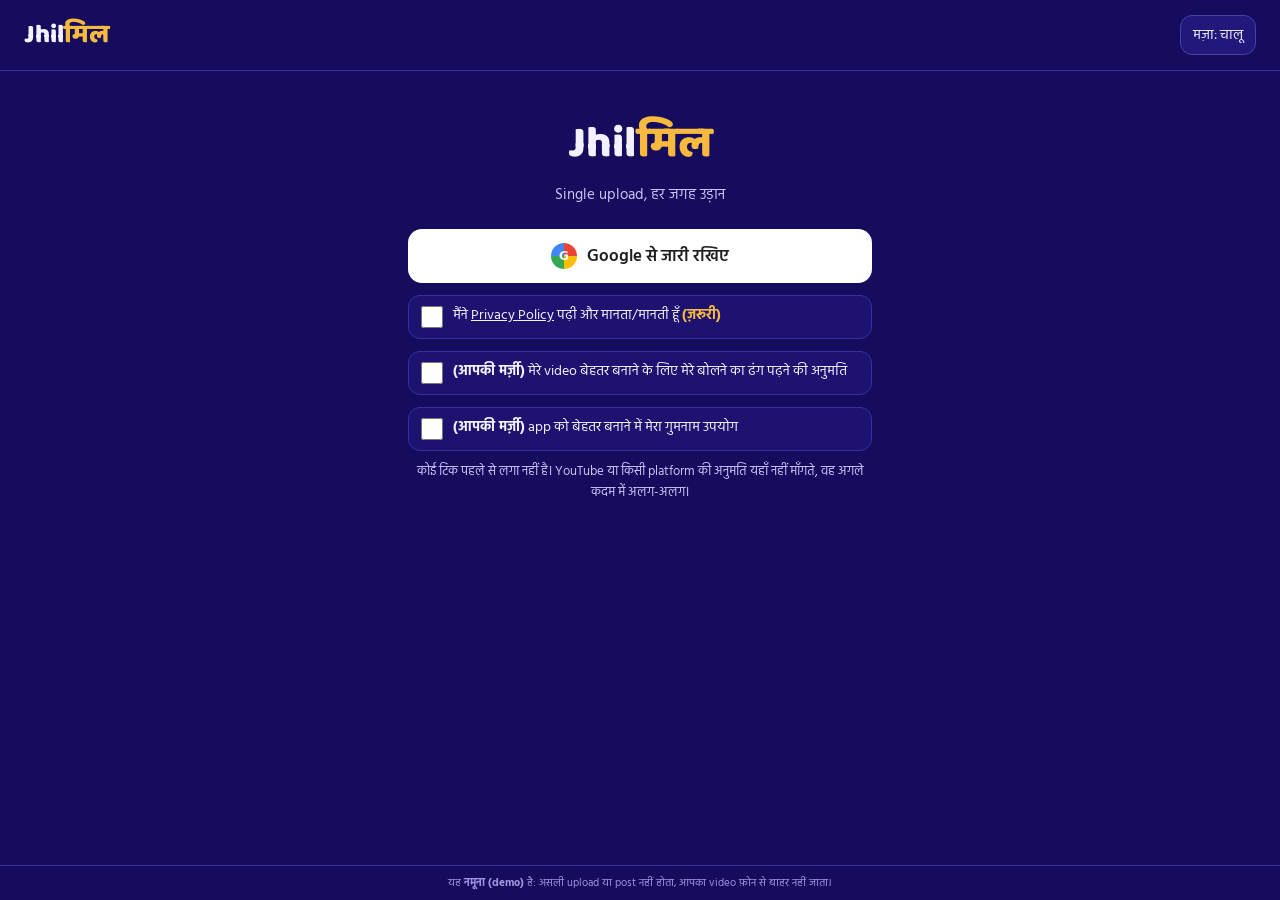
==== commit e31b775b: "Add files via upload" ====
--- a/demo.html
+++ b/demo.html
@@ -35,7 +35,7 @@
 .send.off{background:#8C7A4A}
 .note{margin:10px 0 0;font-size:13px;color:#C9C2F5;text-align:center}
 .tool{min-height:66px;border-radius:14px;border:1px solid #4B3FA8;background:#22177A;color:#F3F0FF;text-align:left;padding:10px 12px;cursor:pointer}
-.tool b{display:block;font-size:16px}.tool small{font-size:12.5px;color:#C9C2F5}
+.tool b{display:block;font-size:16px}.tool.used{border-color:#3DDC97;background:#1E3F5A}.tool.used b:after{content:" ✓";color:#3DDC97}.tool small{font-size:12.5px;color:#C9C2F5}
 .prev{height:180px;border-radius:16px;background:#0E0848;border:1px solid #3B2FA0;display:flex;align-items:center;justify-content:center;color:#C9C2F5;font-size:14px;position:relative}
 .st{border-radius:14px;background:#22177A;border:1px solid #4B3FA8;padding:12px;margin-bottom:8px}
 .st .l{display:flex;justify-content:space-between;font-size:16px;font-weight:600}
@@ -88,6 +88,31 @@
 .fcard{position:absolute;width:60px;height:42px;margin:-21px 0 0 -30px;border-radius:9px;background:#F7B93E;color:#150C5E;font-size:20px;display:flex;align-items:center;justify-content:center;pointer-events:none;box-shadow:0 0 20px rgba(247,185,62,.75);z-index:2}
 .trail{position:absolute;width:7px;height:7px;margin:-3px 0 0 -3px;border-radius:50%;background:#F7B93E;pointer-events:none;animation:tr .8s forwards}
 @keyframes tr{to{opacity:0;transform:scale(.2)}}
+/* Log in, Accounts, sheet */
+.hero{text-align:center;margin:30px 0 22px}.hero .logo{font-size:44px}.hero p{margin:4px 0 0;color:#C9C2F5;font-size:15px}
+.gbtn{width:100%;min-height:54px;border-radius:14px;border:0;background:#fff;color:#1F1F1F;font-size:17px;font-weight:600;display:flex;align-items:center;justify-content:center;gap:10px;cursor:pointer}
+.gbtn .g{width:26px;height:26px;border-radius:50%;background:conic-gradient(#EA4335 0 25%,#FBBC05 0 50%,#34A853 0 75%,#4285F4 0);color:#fff;font-weight:800;font-size:14px;display:flex;align-items:center;justify-content:center}
+.ck{display:flex;gap:10px;align-items:flex-start;margin-top:12px;padding:10px 12px;border-radius:12px;background:#1D1270;border:1px solid #3B2FA0;font-size:14px;line-height:1.45;cursor:pointer}
+.ck input{width:22px;height:22px;flex:none;margin:0;accent-color:#F7B93E}
+.ck.need{border-color:#FF8A8A;animation:shake .45s}
+.acc{display:flex;align-items:center;gap:10px;border-radius:14px;background:#1D1270;border:1px solid #4B3FA8;padding:10px 12px;margin-bottom:8px}
+.acc .ai{width:40px;height:40px;flex:none;border-radius:50%;background:#22177A;border:1px solid #6C5FD6;display:flex;align-items:center;justify-content:center;font-weight:800}
+.acc .an{flex:1;min-width:0}.acc .an b{display:block;font-size:15px}.acc .an small{font-size:12.5px;color:#C9C2F5}
+.acc.ok{border-color:#3DDC97}.acc.ok .ai{background:#1E5A47;border-color:#3DDC97}.acc.warn{border-color:#F7B93E}.acc.soon{opacity:.55}
+.pm{min-width:46px;min-height:44px;border-radius:12px;border:1px solid #F7B93E;background:transparent;color:#F7B93E;font-size:15px;font-weight:700;cursor:pointer;padding:0 10px}
+.pm.add{background:#F7B93E;color:#150C5E}
+.plat.add{border-style:dashed;justify-content:center;color:#F7B93E}
+.shb{position:absolute;inset:0;z-index:30;background:rgba(5,3,25,.7);display:flex;align-items:flex-end;justify-content:center}
+.sh{width:100%;max-width:460px;background:#F7F6FF;color:#1C1640;border-radius:22px 22px 0 0;padding:20px 18px 22px;animation:up .25s ease}
+@keyframes up{from{transform:translateY(40px);opacity:0}}
+.sh h3{margin:0 0 8px;font-size:19px}.sh p{margin:0 0 10px;font-size:15px;line-height:1.5}.sh small{color:#5A5380}
+.sh .row2{display:flex;gap:8px;margin-top:14px}.sh .row2 button{flex:1;min-height:50px;border-radius:14px;font-size:16px;font-weight:700;cursor:pointer}
+.sh .okb{border:0;background:#150C5E;color:#fff}.sh .cb{border:1px solid #B9B3DD;background:#fff;color:#1C1640}
+.sh label{display:flex;gap:10px;align-items:center;padding:10px;border-radius:12px;background:#ECEAFB;font-size:15px}
+.sh label input{width:22px;height:22px;accent-color:#150C5E}
+.nofly{position:absolute;left:0;right:0;bottom:80px;display:flex;justify-content:center;align-items:center;gap:8px;font-size:14px;color:#C9C2F5}
+.nofly input{width:20px;height:20px;accent-color:#F7B93E}
+.out .tabs,.out .dock,.out #accBtn{display:none!important}
 /* laptop: पूरी स्क्रीन वाला रूप */
 .rail-h{display:none}
 @media(min-width:900px){
@@ -96,7 +121,7 @@
  .top{grid-column:1/-1;grid-row:1;padding:14px 24px;border-bottom:1px solid #3B2FA0}
  .tabs{grid-column:2;grid-row:2;padding:14px 28px 4px;max-width:520px}
  .body{display:contents}
- #s-new,#s-edit,#s-wed{grid-column:2;grid-row:3;overflow-y:auto;padding:8px 28px 28px;min-height:0}
+ #s-new,#s-edit,#s-wed,#s-login,#s-acc{grid-column:2;grid-row:3;overflow-y:auto;padding:8px 28px 28px;min-height:0}
  #s-status{grid-column:3;grid-row:2/4;display:block!important;overflow-y:auto;min-height:0;padding:16px 20px;border-left:1px solid #3B2FA0;background:#120A52}
  #s-status h1:after{content:" · हर जगह का हाल";font-size:14px;color:#C9C2F5;font-family:'Hind',sans-serif;font-weight:400}
  .foot{grid-column:2/4;grid-row:4;margin:0;padding:8px;border-top:1px solid #3B2FA0}
@@ -112,6 +137,10 @@
  .prev{height:320px}
  #s-edit .grid{grid-template-columns:repeat(4,minmax(0,1fr))}
  .flash{animation:spark .9s ease-out 2}
+ .out #s-status{display:none!important}
+ .out #s-login{grid-column:2/4;max-width:520px;width:100%;justify-self:center}
+ .out .phone,.out{grid-template-columns:0 minmax(0,1fr) 0}
+ .shb{align-items:center}.sh{border-radius:22px}
 }
 
 </style>
@@ -120,7 +149,7 @@
 <div class="phone fun" id="ph">
   <div class="top">
     <div class="logo">Jhil<span>मिल</span></div>
-    <button class="chip" id="fun">मज़ा: चालू</button>
+    <div style="display:flex;gap:6px"><button class="chip" id="accBtn">🔗 Accounts</button><button class="chip" id="fun">मज़ा: चालू</button></div>
   </div>
   <div class="tabs" role="tablist" aria-label="screen">
     <button id="t-new" class="on">नया video</button>
@@ -129,6 +158,23 @@
 
   <div class="body" id="body">
     <!-- नया -->
+    <section id="s-login" class="hide">
+      <div class="hero"><div class="logo">Jhil<span>मिल</span></div><p>Single upload, हर जगह उड़ान</p></div>
+      <button class="gbtn" id="gLogin"><span class="g">G</span>Google से जारी रखिए</button>
+      <label class="ck" id="ck1"><input type="checkbox" id="c1"><span>मैंने <u>Privacy Policy</u> पढ़ी और मानता/मानती हूँ <b style="color:#F7B93E">(ज़रूरी)</b></span></label>
+      <label class="ck"><input type="checkbox" id="c2"><span><b>(आपकी मर्ज़ी)</b> मेरे video बेहतर बनाने के लिए मेरे बोलने का ढंग पढ़ने की अनुमति</span></label>
+      <label class="ck"><input type="checkbox" id="c3"><span><b>(आपकी मर्ज़ी)</b> app को बेहतर बनाने में मेरा गुमनाम उपयोग</span></label>
+      <p class="note" id="loginMsg">कोई टिक पहले से लगा नहीं है। YouTube या किसी platform की अनुमति यहाँ नहीं माँगते, वह अगले कदम में अलग-अलग।</p>
+    </section>
+    <section id="s-acc" class="hide">
+      <h1>Accounts <small style="font-size:14px;font-weight:400;color:#C9C2F5;font-family:'Hind',sans-serif">· जहाँ भेजना है, उन्हें जोड़िए</small></h1>
+      <p class="note hide" id="accHint" style="text-align:left;color:#F7B93E;font-size:14px;margin:-4px 0 10px">स्वागत है! कम से कम एक जगह जोड़िए, फिर पहला video भेजिए।</p>
+      <div id="accList"></div>
+      <p class="note" style="text-align:left">🔒 हमें आपका password कभी नहीं मिलता। जोड़ना उसी platform के अपने पन्ने पर होता है; हटाते ही उसकी चाबी (token) हमारे यहाँ से मिट जाती है।</p>
+      <div class="st" style="display:flex;align-items:center;justify-content:space-between;margin-top:10px"><span>भेजते समय उड़ान दिखाइए</span><button class="chip" id="flyT">चालू</button></div>
+      <button class="send" id="accDone">✓ हो गया — video डालिए</button>
+      <div style="display:flex;gap:8px;margin-top:10px"><button class="ghost" id="logout" style="flex:1;border-radius:14px">Log out</button><button class="ghost" id="reset" style="flex:1;border-radius:14px">नमूना फिर से शुरू</button></div>
+    </section>
     <section id="s-new">
       <h1>नया video</h1>
       <button class="drop" id="drop">
@@ -139,6 +185,7 @@
       <div class="row"><h2>कहाँ भेजना है</h2><button class="ghost" id="last">पिछली बार जैसा</button></div>
       <div class="grid" id="plats"></div>
       <button class="send off" id="send">सब पर भेजिए</button>
+      <p class="note hide" id="decoLine" style="color:#F7B93E"></p>
       <p class="note">इस video पर आपका ≈ <b id="save">—</b> data बचेगा · 7 दिन बाद यहाँ से अपने-आप मिटेगा</p>
     </section>
     <!-- सजाइए -->
@@ -151,6 +198,8 @@
         <button class="tool" data-t="Captions"><b>Captions</b><small>हिंदी में अपने-आप, छूकर सुधारिए</small></button>
         <button class="tool" data-t="Thumbnail"><b>Thumbnail</b><small>6 अच्छे frame + एक लाइन</small></button>
       </div>
+      <button class="send" id="editDone" style="margin-top:14px">✓ हो गया — अब भेजिए</button>
+      <p class="note" id="editNote">औज़ार छूकर लगाइए, फिर "हो गया" दबाइए।</p>
       <button class="ghost" id="onecap" style="width:100%;margin-top:10px;border-radius:14px;border-style:dashed">एक caption → सबमें (AI · जल्द)</button>
     </section>
     <!-- Status -->
@@ -202,8 +251,13 @@
 <script>
 (function(){
 var $=function(i){return document.getElementById(i)};
-var S={screen:'new',pct:0,up:false,ready:false,fun:true,voice:false,on:{YouTube:true,Instagram:true,Facebook:true,Telegram:false},st:{},sizeMB:0,firstFlight:false};
+var S={screen:'new',pct:0,up:false,ready:false,fun:true,voice:false,on:{},st:{},sizeMB:0,firstFlight:false};
 try{var l=JSON.parse(localStorage.getItem('jm_demo_last')||'null');if(l)S.last=l;}catch(e){}
+function ld(k,d){ try{ var v=localStorage.getItem(k); return v===null?d:JSON.parse(v); }catch(e){ return d; } }
+function sv(k,v){ try{ localStorage.setItem(k,JSON.stringify(v)); }catch(e){} }
+S.logged=ld('jm_demo_user',false); S.linked=ld('jm_demo_linked',{}); S.fbBad=ld('jm_demo_fbbad',false); S.noFly=ld('jm_demo_nofly',false);
+Object.keys(S.linked).forEach(function(k){ S.on[k]=true; });
+var PL=[['YouTube','▶','test mode (beta)'],['Instagram','◎','test mode (beta)'],['Facebook','f','test mode (beta)'],['Telegram','➤','बिना मंज़ूरी, तुरंत'],['Bluesky','☁','बिना मंज़ूरी, तुरंत'],['X (Twitter)','𝕏','जल्द'],['Snapchat Spotlight','👻','जल्द'],['LinkedIn','in','जल्द']];
 var ph=$('ph'),ctx=null;
 function sound(kind){ if(!S.fun) return; try{ ctx=ctx||new (window.AudioContext||window.webkitAudioContext)();
   var o=ctx.createOscillator(),g=ctx.createGain(),t=ctx.currentTime; o.connect(g); g.connect(ctx.destination);
@@ -217,11 +271,12 @@
 document.addEventListener('click',function(e){ var b=e.target.closest('button'); if(b){ pop(b); sound('tick'); } },true);
 function desk(){ return window.matchMedia('(min-width:900px)').matches; }
 function show(sc){ if(sc==='status'&&desk()){ var p=$('s-status'); p.classList.remove('flash'); void p.offsetWidth; p.classList.add('flash'); sc=(S.screen==='status')?'new':S.screen; }
-  S.screen=sc; ['new','edit','status','wed'].forEach(function(k){ $('s-'+k).classList.toggle('hide',k!==sc); });
+  ph.classList.toggle('out',sc==='login');
+  S.screen=sc; ['new','edit','status','wed','login','acc'].forEach(function(k){ $('s-'+k).classList.toggle('hide',k!==sc); });
   $('n-edit').classList.toggle('cur',sc==='edit'); $('n-status').classList.toggle('cur',sc==='status');
-  $('t-new').classList.toggle('on',sc!=='wed'); $('t-wed').classList.toggle('on',sc==='wed'); $('body').scrollTop=0; }
-function plats(){ var h=''; Object.keys(S.on).forEach(function(n){ var on=S.on[n]; h+='<button class="plat'+(on?' on':'')+'" data-p="'+n+'" aria-pressed="'+on+'"><span>'+n+'</span><small>'+(on?'चुना':'छूकर चुनिए')+'</small></button>'; }); $('plats').innerHTML=h;
-  [].forEach.call(document.querySelectorAll('.plat'),function(b){ b.onclick=function(){ var n=b.getAttribute('data-p'); S.on[n]=!S.on[n]; plats(); }; }); }
+  $('t-new').classList.toggle('on',sc!=='wed'&&sc!=='acc'); $('accBtn').classList.toggle('on',sc==='acc'); $('t-wed').classList.toggle('on',sc==='wed'); $('body').scrollTop=0; }
+function plats(){ var h=''; Object.keys(S.linked).forEach(function(n){ if(!(n in S.on)) S.on[n]=true; }); Object.keys(S.on).forEach(function(n){ if(!S.linked[n]) delete S.on[n]; }); Object.keys(S.on).forEach(function(n){ var on=S.on[n]; h+='<button class="plat'+(on?' on':'')+'" data-p="'+n+'" aria-pressed="'+on+'"><span>'+n+'</span><small>'+(on?'चुना':'छूकर चुनिए')+'</small></button>'; }); h+='<button class="plat add" id="addPl">+ जगह जोड़िए</button>'; $('plats').innerHTML=h; $('addPl').onclick=function(){ show('acc'); };
+  [].forEach.call(document.querySelectorAll('.plat[data-p]'),function(b){ b.onclick=function(){ var n=b.getAttribute('data-p'); S.on[n]=!S.on[n]; plats(); }; }); }
 function ring(){ $('ring').setAttribute('stroke-dashoffset',(219.9*(1-S.pct/100)).toFixed(1)); }
 function startUpload(f){
   S.up=true; S.ready=false; S.pct=0; S.sizeMB=f?Math.round(f.size/1048576):620; show('new');
@@ -240,19 +295,32 @@
 $('n-edit').onclick=function(){ show('edit'); };
 $('n-status').onclick=function(){ show('status'); if(!Object.keys(S.st).length) say('अभी कुछ भेजा नहीं है।'); };
 $('t-new').onclick=function(){ show('new'); }; $('t-wed').onclick=function(){ show('wed'); say('शादी मोड: हर सुझाव पर रखिए ✓ या हटाइए ✕ — कुछ भी अपने-आप नहीं कटेगा।'); };
-$('last').onclick=function(){ S.on=S.last||{YouTube:true,Instagram:true,Facebook:false,Telegram:true}; plats(); say('पिछली बार जैसा: '+Object.keys(S.on).filter(function(k){return S.on[k];}).join(', ')+' चुन लिए।'); };
+$('last').onclick=function(){ var L=S.last||{}; Object.keys(S.on).forEach(function(k){ S.on[k]=!!L[k]; }); if(!S.last){ say('अभी पिछली बार जैसा कुछ नहीं — पहली बार भेजिए, फिर याद रहेगा।'); plats(); return; } plats(); say('पिछली बार जैसा: '+Object.keys(S.on).filter(function(k){return S.on[k];}).join(', ')+' चुन लिए।'); };
 $('fun').onclick=function(){ S.fun=!S.fun; ph.classList.toggle('fun',S.fun); this.textContent='मज़ा: '+(S.fun?'चालू':'बंद'); };
 $('voice').onclick=function(){ S.voice=!S.voice; this.classList.toggle('on',S.voice); say(S.voice?'आवाज़ चालू। अब हर बात बोलकर भी बताऊँगी।':'आवाज़ बंद।'); };
-[].forEach.call(document.querySelectorAll('.tool'),function(b){ b.onclick=function(){ say(b.getAttribute('data-t')+': असली app में यहाँ उसका औज़ार खुलेगा।'); }; });
+var deco={};
+function decoText(){ var k=Object.keys(deco); $('editNote').textContent=k.length?('लगाया: '+k.join(', ')+' · अब "हो गया" दबाइए'):'औज़ार छूकर लगाइए, फिर "हो गया" दबाइए।'; }
+[].forEach.call(document.querySelectorAll('.tool'),function(b){ b.onclick=function(){ var t=b.getAttribute('data-t');
+  if(!S.ready){ say('पहले बीच का सुनहरा बटन छूकर video चुनिए, फिर सजाइए।'); return; }
+  if(deco[t]){ delete deco[t]; b.classList.remove('used'); say(t+' हटाया।'); } else { deco[t]=1; b.classList.add('used'); sound('ding'); buzz(20); say(t+' लगा दिया ✓ (असली app में यहाँ उसका औज़ार खुलेगा)'); }
+  decoText(); }; });
+$('editDone').onclick=function(){
+  if(!S.ready){ say('पहले बीच का सुनहरा बटन छूकर video चुनिए।'); show('new'); return; }
+  var k=Object.keys(deco); show('new');
+  if(k.length){ $('decoLine').textContent='सजावट हो गई: '+k.join(', ')+' ✓'; $('decoLine').classList.remove('hide'); }
+  var sb=$('send'); try{ sb.scrollIntoView({behavior:'smooth',block:'center'}); }catch(e){ sb.scrollIntoView(); }
+  sb.classList.remove('spark'); void sb.offsetWidth; sb.classList.add('spark'); setTimeout(function(){ sb.classList.remove('spark'); },2000);
+  sound('tick'); say(k.length?'सजावट हो गई! अब नीचे "सब पर भेजिए" दबाइए।':'ठीक है, बिना सजाए। अब "सब पर भेजिए" दबाइए।'); };
 $('onecap').onclick=function(){ say('एक caption लिखिए, हर platform के हिसाब से अपने-आप बनेगा — यह AI वाला काम जल्द आएगा।'); };
 function stars(){ if(!S.fun) return; var r=ph.getBoundingClientRect(); for(var i=0;i<26;i++){ var s=document.createElement('div'); s.className='star fall';
   s.style.left=(r.width/2)+'px'; s.style.top=(r.height*0.45)+'px'; s.style.setProperty('--dx',(Math.random()*320-160)+'px'); s.style.setProperty('--dy',(Math.random()*-360+60)+'px');
   s.style.background=i%3?'#F7B93E':'#FFFFFF'; ph.appendChild(s); setTimeout((function(x){return function(){x.remove();};})(s),1100); } }
 function renderStatus(){ var c={ok:'ok',wait:'wait',fail:'fail'},lb={ok:'पहुँच गया',wait:'कतार में…',fail:'रुका'},h='',g=0,y=0,r=0;
   Object.keys(S.st).forEach(function(n){ var v=S.st[n]; if(v==='ok')g++; else if(v==='wait')y++; else r++;
-    h+='<div class="st"><div class="l"><span>'+n+'</span><span class="'+c[v]+'">'+lb[v]+'</span></div>'+(v==='fail'?'<div style="font-size:13px;color:#FFB4B4;margin-top:4px">वजह: Page की अनुमति ख़त्म हो गई</div><button class="retry" data-r="'+n+'">फिर कोशिश</button>':'')+'</div>'; });
+    h+='<div class="st"><div class="l"><span>'+n+'</span><span class="'+c[v]+'">'+lb[v]+'</span></div>'+(v==='fail'?'<div style="font-size:13px;color:#FFB4B4;margin-top:4px">वजह: Facebook Page पर डालने की अनुमति नहीं मिली</div><div style="display:flex;gap:8px"><button class="retry" data-r="'+n+'">फिर कोशिश</button><button class="retry fix" data-f="'+n+'" style="background:transparent;color:#F7B93E;border:1px solid #F7B93E">ठीक कीजिए</button></div>':'')+'</div>'; });
   $('stList').innerHTML=h||'<p class="note">अभी कुछ भेजा नहीं है।</p>';
-  [].forEach.call(document.querySelectorAll('.retry'),function(b){ b.onclick=function(){ var n=b.getAttribute('data-r'); S.st[n]='wait'; renderStatus(); say(n+': फिर कोशिश हो रही है…'); setTimeout(function(){ S.st[n]='ok'; renderStatus(); sound('ding'); buzz(25); say(n+' पर पहुँच गया।'); check(); },1300); }; });
+  [].forEach.call(document.querySelectorAll('.retry[data-r]'),function(b){ b.onclick=function(){ var n=b.getAttribute('data-r'); S.st[n]='wait'; renderStatus(); say(n+': फिर कोशिश हो रही है…'); setTimeout(function(){ var v=result(n); S.st[n]=v; renderStatus(); if(v==='ok'){ sound('ding'); buzz(25); say(n+' पर पहुँच गया।'); check(); } else { buzz([30,60,30]); say('फिर रुका — पहले "ठीक कीजिए" से Facebook Page की अनुमति दीजिए।'); } },1300); }; });
+  [].forEach.call(document.querySelectorAll('.retry[data-f]'),function(b){ b.onclick=function(){ show('acc'); linkSheet('Facebook'); }; });
   $('dG').style.background=g?'#3DDC97':''; $('dY').style.background=y?'#F7B93E':''; $('dR').style.background=r?'#FF8A8A':'';
   $('n-status').classList.toggle('pulse',r>0); }
 function check(){ var k=Object.keys(S.st); if(k.length&&k.every(function(n){return S.st[n]==='ok';})){
@@ -261,7 +329,7 @@
   $('n-status').classList.add('spark'); setTimeout(function(){$('n-status').classList.remove('spark');},2000);
   stars(); buzz([60,40,90]); sound('ding'); say('सब जगह पहुँच गया! आपका '+$('save').textContent+' data बचा। ✨'); } }
 var ICON={YouTube:'▶',Instagram:'◎',Facebook:'f',Telegram:'➤'},SHAPE={YouTube:'16:9 में ढाल रहे हैं',Instagram:'9:16 Reel बना रहे हैं',Facebook:'1:1 में ढाल रहे हैं',Telegram:'जैसा है वैसा'};
-function result(n){ return n==='Facebook'?'fail':'ok'; }
+function result(n){ return (n==='Facebook'&&S.fbBad)?'fail':'ok'; }
 function finish(){ renderStatus(); show('status'); check(); }
 function flight(names){
   var ov=document.createElement('div'); ov.className='ovl'; var W=ph.clientWidth,H=ph.clientHeight,T=[],cur=null,done=false;
@@ -269,11 +337,11 @@
   var h='<div class="ovt">उड़ान शुरू ✦<small>एक upload, हर जगह उड़ान</small></div>';
   names.forEach(function(n,i){ var x=W*(i+1)/(names.length+1), y=ty+Math.abs(i-(names.length-1)/2)*26;
     h+='<div class="tgt" id="tg'+i+'" style="left:'+x+'px;top:'+y+'px"><i>'+ICON[n]+'</i>'+n+'<b>इंतज़ार</b></div>'; });
-  h+='<div class="src" style="top:'+sy+'px"><i>🎬</i>आपका video</div><div class="ovs" id="ovs" style="top:'+(sy+128)+'px">तैयार हो रहे हैं…</div><button class="skip" id="skip">छोड़िए, सीधे नतीजा देखिए »</button>';
+  h+='<div class="src" style="top:'+sy+'px"><i>🎬</i>आपका video</div><div class="ovs" id="ovs" style="top:'+(sy+128)+'px">तैयार हो रहे हैं…</div><label class="nofly"><input type="checkbox" id="nf">आगे से उड़ान मत दिखाइए</label><button class="skip" id="skip">छोड़िए, सीधे नतीजा देखिए »</button>';
   ov.innerHTML=h; ph.appendChild(ov);
   function at(ms,f){ T.push(setTimeout(f,ms)); }
   function close(){ if(done) return; done=true; T.forEach(clearTimeout); if(cur) clearInterval(cur); ov.remove(); names.forEach(function(n){ S.st[n]=result(n); }); finish(); if(S.st.Facebook==='fail') say('Facebook रुका: Page की अनुमति ख़त्म। "फिर कोशिश" दबाइए।'); }
-  ov.querySelector('#skip').onclick=close;
+  ov.querySelector('#skip').onclick=close; ov.querySelector('#nf').onchange=function(){ setNoFly(this.checked); };
   var step=2600;
   names.forEach(function(n,i){ var t0=700+i*step, tg=ov.querySelector('#tg'+i);
     at(t0,function(){ tg.classList.add('go'); tg.querySelector('b').textContent=SHAPE[n]+'…'; $('ovs').textContent=n+' के लिए '+SHAPE[n]+'…'; say(n+' के लिए '+SHAPE[n]); sound('tick'); });
@@ -293,11 +361,11 @@
 }
 $('send').onclick=function(){
   if(!S.ready){ say('पहले बीच का सुनहरा बटन छूकर video चुनिए।'); return; }
-  var names=Object.keys(S.on).filter(function(k){return S.on[k];}); if(!names.length){ say('कम से कम एक जगह चुनिए।'); return; }
+  var names=Object.keys(S.on).filter(function(k){return S.on[k];}); if(!names.length){ if(!Object.keys(S.linked).length){ say('पहले Accounts में कोई जगह जोड़िए।'); show('acc'); } else say('कम से कम एक जगह चुनिए।'); return; }
   try{ localStorage.setItem('jm_demo_last',JSON.stringify(S.on)); }catch(e){} S.last=JSON.parse(JSON.stringify(S.on));
   S.st={}; names.forEach(function(n){S.st[n]='wait';}); $('doneBox').classList.add('hide'); renderStatus();
-  if(S.fun){ flight(names); return; }
-  names.forEach(function(n){ S.st[n]=result(n); }); finish();
+  if(S.fun&&!S.noFly){ flight(names); return; }
+  names.forEach(function(n){ S.st[n]=result(n); }); finish(); if(S.st.Facebook==='fail') say('Facebook रुका: Page की अनुमति नहीं मिली। "ठीक कीजिए" दबाइए।');
 };
 $('copy').onclick=function(){ var t=Object.keys(S.st).filter(function(n){return S.st[n]==='ok';}).map(function(n){return n+': [link]';}).join('\n');
   if(!t){ say('अभी कोई link नहीं है।'); return; } try{ navigator.clipboard.writeText(t); }catch(e){} say('सबकी link copy हो गई — WhatsApp में चिपकाइए।'); };
@@ -315,7 +383,34 @@
 $('dropBad').onclick=function(){ ch.b='drop'; ch.d='drop'; wed(); buzz(30); say('दोनों पीले (बेकार) हिस्से हटा दिए। पसंद न आए तो ✓ दबाकर वापस लाइए।'); };
 $('stu').oninput=wed;
 [].forEach.call(document.querySelectorAll('.mk'),function(b){ b.onclick=function(){ sound('whoosh'); say(b.textContent+' बन रहा है… (नमूना)। गाना आप अपना जोड़ेंगे; publish से पहले copyright वाली चेतावनी आएगी।'); }; });
+/* Log in · Accounts */
+function sheet(title,body,ok,onOk,cancel){ var b=document.createElement('div'); b.className='shb'; b.innerHTML='<div class="sh" role="dialog" aria-label="'+title+'"><h3>'+title+'</h3>'+body+'<div class="row2"><button class="cb">'+(cancel||'रद्द')+'</button><button class="okb">'+ok+'</button></div></div>'; ph.appendChild(b);
+  b.querySelector('.cb').onclick=function(){ b.remove(); }; b.querySelector('.okb').onclick=function(){ var r=onOk(b); if(r!==false) b.remove(); }; b.onclick=function(e){ if(e.target===b) b.remove(); }; return b; }
+function setNoFly(v){ S.noFly=v; sv('jm_demo_nofly',v); $('flyT').textContent=v?'बंद':'चालू'; }
+$('flyT').onclick=function(){ setNoFly(!S.noFly); say(S.noFly?'उड़ान बंद — भेजते ही सीधा नतीजा।':'उड़ान चालू।'); };
+$('gLogin').onclick=function(){ if(!$('c1').checked){ var k=$('ck1'); k.classList.remove('need'); void k.offsetWidth; k.classList.add('need'); $('loginMsg').textContent='Privacy Policy वाला टिक ज़रूरी है। हम इसे पहले से नहीं लगाते — आप पढ़कर ख़ुद लगाइए।'; $('loginMsg').style.color='#FFB4B4'; say('पहले Privacy Policy वाला टिक लगाइए।'); return; }
+  sheet('Google से जारी रखिए','<p>Google आपसे पूछेगा: <b>Jhilmil आपका नाम और email देख सके?</b></p><p><small>बस इतना। आपके YouTube channel की अनुमति यहाँ नहीं — वह Accounts में अलग से, आपकी मर्ज़ी से। (यह नमूना है, असली Google नहीं खुलता।)</small></p>','जारी रखिए',function(){
+    S.logged=true; sv('jm_demo_user',true); sound('ding'); buzz(30); renderAcc(); if(!Object.keys(S.linked).length){ $('accHint').classList.remove('hide'); show('acc'); say('स्वागत है! अब वो जगहें जोड़िए जहाँ video भेजना है।'); } else { show('new'); say('फिर से स्वागत है!'); } }); };
+function linkSheet(n){ var fb=n==='Facebook', test=/test/.test((PL.filter(function(p){return p[0]===n;})[0]||[])[2]||'');
+  var body='<p>अब <b>'+n+'</b> का अपना पन्ना खुलेगा और पूछेगा: <b>Jhilmil को आपके खाते पर video डालने दें?</b></p><p><small>आपका password '+n+' पर ही डलता है, हमें कभी नहीं मिलता।'+(test?' Beta में आप tester के रूप में जुड़ेंगी/जुड़ेंगे; YouTube पर video पहले private जा सकता है (उनकी शर्त, audit तक)।':'')+' (नमूना: असली पन्ना नहीं खुलता।)</small></p>';
+  if(fb) body+='<label><input type="checkbox" id="fbPage">मेरे Page पर डालने की अनुमति: <b>शर्मा स्टूडियो</b></label><p style="margin-top:8px"><small>यह टिक न लगाएँ तो Facebook जुड़ेगा, पर Page पर video नहीं जाएगा (रुका दिखेगा)।</small></p>';
+  sheet(n+' जोड़िए',body,'अनुमति दीजिए',function(b){ S.linked[n]=true; S.on[n]=true; if(fb){ S.fbBad=!b.querySelector('#fbPage').checked; sv('jm_demo_fbbad',S.fbBad); }
+    sv('jm_demo_linked',S.linked); renderAcc(); plats(); sound('ding'); buzz(25); $('accHint').classList.add('hide');
+    say(fb&&S.fbBad?'Facebook जुड़ा, पर Page की अनुमति बाक़ी — पीला निशान देखिए।':n+' जुड़ गया ✓'); }); }
+function unlinkSheet(n){ sheet(n+' हटाएँ?','<p>इसकी चाबी (token) हमारे यहाँ से <b>तुरंत मिट जाएगी</b>। आपके पुराने video '+n+' पर वैसे ही रहेंगे।</p>','हाँ, हटाइए',function(){ delete S.linked[n]; delete S.on[n]; if(n==='Facebook'){ S.fbBad=false; sv('jm_demo_fbbad',false); } sv('jm_demo_linked',S.linked); renderAcc(); plats(); say(n+' हटा दिया।'); }); }
+function renderAcc(){ $('accList').innerHTML=PL.map(function(p){ var n=p[0],soon=p[2]==='जल्द',on=!!S.linked[n],warn=on&&n==='Facebook'&&S.fbBad;
+  var st=soon?'जल्द':(warn?'⚠ Page की अनुमति बाक़ी':(on?'✓ जुड़ा':p[2]));
+  var btn=soon?'':(warn?'<button class="pm add" data-l="'+n+'">ठीक कीजिए</button>':(on?'<button class="pm" data-u="'+n+'" aria-label="'+n+' हटाइए">−</button>':'<button class="pm add" data-l="'+n+'" aria-label="'+n+' जोड़िए">+ जोड़िए</button>'));
+  return '<div class="acc'+(soon?' soon':warn?' warn':on?' ok':'')+'"><span class="ai">'+p[1]+'</span><span class="an"><b>'+n+'</b><small'+(warn?' style="color:#F7B93E"':'')+'>'+st+'</small></span>'+btn+'</div>'; }).join('');
+  [].forEach.call(document.querySelectorAll('[data-l]'),function(b){ b.onclick=function(){ linkSheet(b.getAttribute('data-l')); }; });
+  [].forEach.call(document.querySelectorAll('[data-u]'),function(b){ b.onclick=function(){ unlinkSheet(b.getAttribute('data-u')); }; }); }
+$('accBtn').onclick=function(){ show('acc'); };
+$('accDone').onclick=function(){ if(!Object.keys(S.linked).length){ say('कम से कम एक जगह जोड़िए।'); return; } show('new'); say('बढ़िया! अब बीच का सुनहरा बटन छूकर video चुनिए।'); };
+$('logout').onclick=function(){ sheet('Log out करें?','<p>आपके जुड़े accounts वैसे ही रहेंगे; अगली बार Google से फिर अंदर आइए।</p>','Log out',function(){ S.logged=false; sv('jm_demo_user',false); $('c1').checked=false; show('login'); say('आप बाहर आ गईं/गए। फिर मिलेंगे!'); }); };
+$('reset').onclick=function(){ sheet('नमूना फिर से शुरू?','<p>इस फ़ोन में रखी नमूने की सारी बातें (login, जुड़े accounts, पिछली बार जैसा) मिट जाएँगी।</p>','हाँ, फिर से',function(){ try{ ['jm_demo_user','jm_demo_linked','jm_demo_fbbad','jm_demo_nofly','jm_demo_last'].forEach(function(k){ localStorage.removeItem(k); }); }catch(e){} location.reload(); }); };
+setNoFly(S.noFly); renderAcc();
 plats(); renderStatus(); wed(); ring();
+if(!S.logged){ show('login'); say('नमस्ते! Google से अंदर आइए — Privacy वाला टिक आप ख़ुद लगाइए।'); } else if(!Object.keys(S.linked).length){ show('acc'); }
 })();
 </script>
 </body>
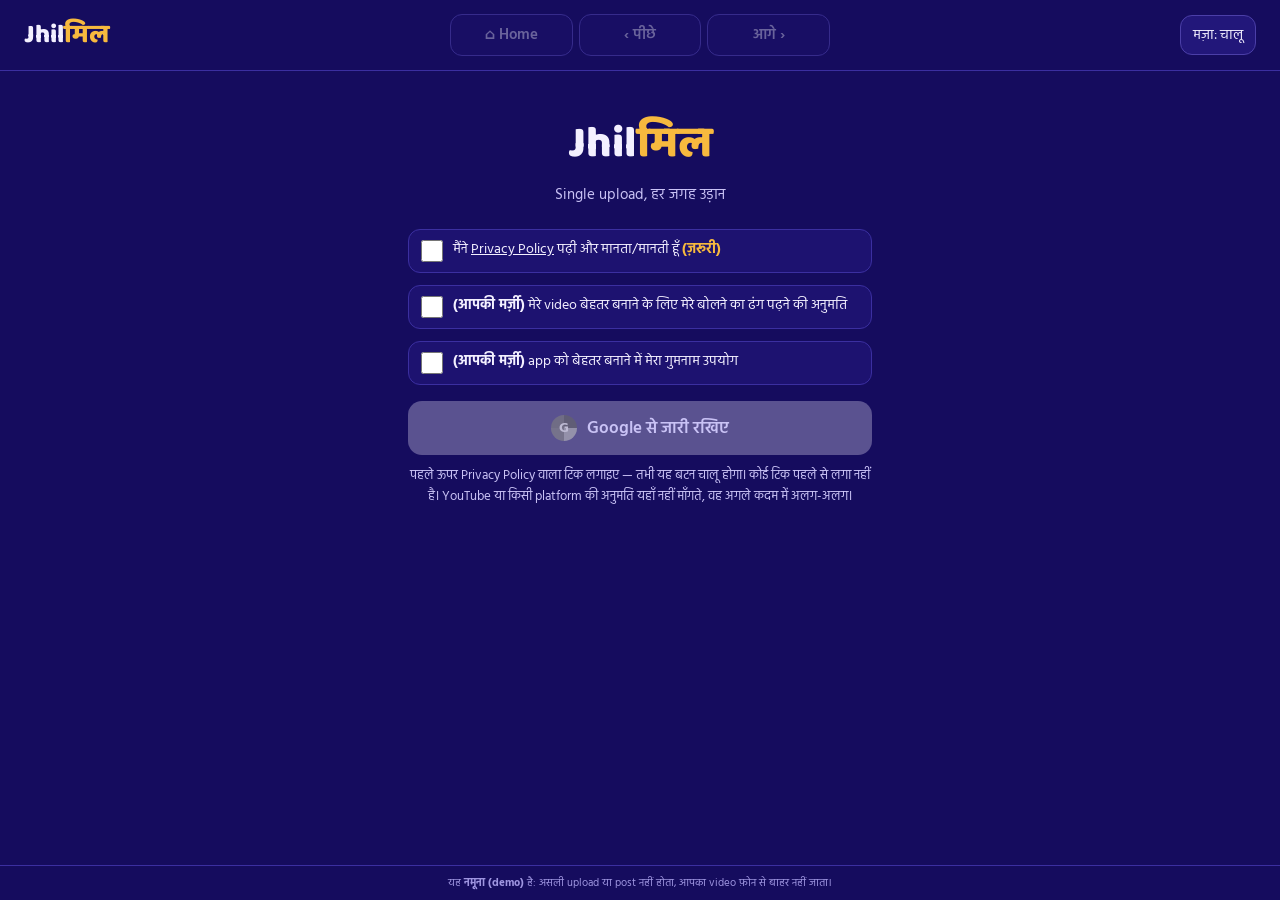
==== commit 1841365c: "Add files via upload" ====
--- a/demo.html
+++ b/demo.html
@@ -91,6 +91,7 @@
 /* Log in, Accounts, sheet */
 .hero{text-align:center;margin:30px 0 22px}.hero .logo{font-size:44px}.hero p{margin:4px 0 0;color:#C9C2F5;font-size:15px}
 .gbtn{width:100%;min-height:54px;border-radius:14px;border:0;background:#fff;color:#1F1F1F;font-size:17px;font-weight:600;display:flex;align-items:center;justify-content:center;gap:10px;cursor:pointer}
+.gbtn:disabled{background:#5A5290;color:#C9C2F5;cursor:not-allowed}.gbtn:disabled .g{filter:grayscale(1);opacity:.6}
 .gbtn .g{width:26px;height:26px;border-radius:50%;background:conic-gradient(#EA4335 0 25%,#FBBC05 0 50%,#34A853 0 75%,#4285F4 0);color:#fff;font-weight:800;font-size:14px;display:flex;align-items:center;justify-content:center}
 .ck{display:flex;gap:10px;align-items:flex-start;margin-top:12px;padding:10px 12px;border-radius:12px;background:#1D1270;border:1px solid #3B2FA0;font-size:14px;line-height:1.45;cursor:pointer}
 .ck input{width:22px;height:22px;flex:none;margin:0;accent-color:#F7B93E}
@@ -113,6 +114,9 @@
 .nofly{position:absolute;left:0;right:0;bottom:80px;display:flex;justify-content:center;align-items:center;gap:8px;font-size:14px;color:#C9C2F5}
 .nofly input{width:20px;height:20px;accent-color:#F7B93E}
 .out .tabs,.out .dock,.out #accBtn{display:none!important}
+.navrow{display:flex;gap:6px;padding:0 16px 8px}
+.navrow button{flex:1;min-height:42px;border-radius:12px;border:1px solid #6C5FD6;background:#1D1270;color:#F3F0FF;font-size:14.5px;font-weight:600;cursor:pointer}
+.navrow button:disabled{opacity:.38;cursor:default}
 /* laptop: पूरी स्क्रीन वाला रूप */
 .rail-h{display:none}
 @media(min-width:900px){
@@ -136,6 +140,7 @@
  .drop{min-height:200px}
  .prev{height:320px}
  #s-edit .grid{grid-template-columns:repeat(4,minmax(0,1fr))}
+ .navrow{position:absolute;top:14px;left:50%;transform:translateX(-50%);width:380px;padding:0;z-index:6}
  .flash{animation:spark .9s ease-out 2}
  .out #s-status{display:none!important}
  .out #s-login{grid-column:2/4;max-width:520px;width:100%;justify-self:center}
@@ -148,9 +153,10 @@
 <body>
 <div class="phone fun" id="ph">
   <div class="top">
-    <div class="logo">Jhil<span>मिल</span></div>
+    <div class="logo" id="logo" style="cursor:pointer" title="Home">Jhil<span>मिल</span></div>
     <div style="display:flex;gap:6px"><button class="chip" id="accBtn">🔗 Accounts</button><button class="chip" id="fun">मज़ा: चालू</button></div>
   </div>
+  <div class="navrow" role="navigation" aria-label="Home, पीछे, आगे"><button id="hb">⌂ Home</button><button id="bb">‹ पीछे</button><button id="fb">आगे ›</button></div>
   <div class="tabs" role="tablist" aria-label="screen">
     <button id="t-new" class="on">नया video</button>
     <button id="t-wed">💍 शादी</button>
@@ -160,11 +166,11 @@
     <!-- नया -->
     <section id="s-login" class="hide">
       <div class="hero"><div class="logo">Jhil<span>मिल</span></div><p>Single upload, हर जगह उड़ान</p></div>
-      <button class="gbtn" id="gLogin"><span class="g">G</span>Google से जारी रखिए</button>
-      <label class="ck" id="ck1"><input type="checkbox" id="c1"><span>मैंने <u>Privacy Policy</u> पढ़ी और मानता/मानती हूँ <b style="color:#F7B93E">(ज़रूरी)</b></span></label>
+            <label class="ck" id="ck1"><input type="checkbox" id="c1"><span>मैंने <u>Privacy Policy</u> पढ़ी और मानता/मानती हूँ <b style="color:#F7B93E">(ज़रूरी)</b></span></label>
       <label class="ck"><input type="checkbox" id="c2"><span><b>(आपकी मर्ज़ी)</b> मेरे video बेहतर बनाने के लिए मेरे बोलने का ढंग पढ़ने की अनुमति</span></label>
       <label class="ck"><input type="checkbox" id="c3"><span><b>(आपकी मर्ज़ी)</b> app को बेहतर बनाने में मेरा गुमनाम उपयोग</span></label>
-      <p class="note" id="loginMsg">कोई टिक पहले से लगा नहीं है। YouTube या किसी platform की अनुमति यहाँ नहीं माँगते, वह अगले कदम में अलग-अलग।</p>
+      <button class="gbtn" id="gLogin" disabled style="margin-top:16px"><span class="g">G</span>Google से जारी रखिए</button>
+      <p class="note" id="loginMsg">पहले ऊपर Privacy Policy वाला टिक लगाइए — तभी यह बटन चालू होगा। कोई टिक पहले से लगा नहीं है। YouTube या किसी platform की अनुमति यहाँ नहीं माँगते, वह अगले कदम में अलग-अलग।</p>
     </section>
     <section id="s-acc" class="hide">
       <h1>Accounts <small style="font-size:14px;font-weight:400;color:#C9C2F5;font-family:'Hind',sans-serif">· जहाँ भेजना है, उन्हें जोड़िए</small></h1>
@@ -255,7 +261,7 @@
 try{var l=JSON.parse(localStorage.getItem('jm_demo_last')||'null');if(l)S.last=l;}catch(e){}
 function ld(k,d){ try{ var v=localStorage.getItem(k); return v===null?d:JSON.parse(v); }catch(e){ return d; } }
 function sv(k,v){ try{ localStorage.setItem(k,JSON.stringify(v)); }catch(e){} }
-S.logged=ld('jm_demo_user',false); S.linked=ld('jm_demo_linked',{}); S.fbBad=ld('jm_demo_fbbad',false); S.noFly=ld('jm_demo_nofly',false);
+S.logged=ld('jm_demo_user',false); S.linked=ld('jm_demo_linked',{}); S.fbBad=ld('jm_demo_fbbad',false); S.noFly=ld('jm_demo_nofly',false); S.askedTwice=ld('jm_demo_asked2',false);
 Object.keys(S.linked).forEach(function(k){ S.on[k]=true; });
 var PL=[['YouTube','▶','test mode (beta)'],['Instagram','◎','test mode (beta)'],['Facebook','f','test mode (beta)'],['Telegram','➤','बिना मंज़ूरी, तुरंत'],['Bluesky','☁','बिना मंज़ूरी, तुरंत'],['X (Twitter)','𝕏','जल्द'],['Snapchat Spotlight','👻','जल्द'],['LinkedIn','in','जल्द']];
 var ph=$('ph'),ctx=null;
@@ -270,11 +276,23 @@
 function pop(el){ if(!S.fun||!el) return; el.classList.remove('pop'); void el.offsetWidth; el.classList.add('pop'); }
 document.addEventListener('click',function(e){ var b=e.target.closest('button'); if(b){ pop(b); sound('tick'); } },true);
 function desk(){ return window.matchMedia('(min-width:900px)').matches; }
-function show(sc){ if(sc==='status'&&desk()){ var p=$('s-status'); p.classList.remove('flash'); void p.offsetWidth; p.classList.add('flash'); sc=(S.screen==='status')?'new':S.screen; }
+function paint(sc){ if(!S.logged&&sc!=='login') sc='login'; if(S.logged&&sc==='login') sc='new';
+  if(sc==='status'&&desk()){ var p=$('s-status'); p.classList.remove('flash'); void p.offsetWidth; p.classList.add('flash'); sc=(S.screen==='status')?'new':S.screen; }
   ph.classList.toggle('out',sc==='login');
   S.screen=sc; ['new','edit','status','wed','login','acc'].forEach(function(k){ $('s-'+k).classList.toggle('hide',k!==sc); });
   $('n-edit').classList.toggle('cur',sc==='edit'); $('n-status').classList.toggle('cur',sc==='status');
-  $('t-new').classList.toggle('on',sc!=='wed'&&sc!=='acc'); $('accBtn').classList.toggle('on',sc==='acc'); $('t-wed').classList.toggle('on',sc==='wed'); $('body').scrollTop=0; }
+  $('t-new').classList.toggle('on',sc!=='wed'&&sc!=='acc'); $('accBtn').classList.toggle('on',sc==='acc'); $('t-wed').classList.toggle('on',sc==='wed'); $('body').scrollTop=0; return sc; }
+var H=[],HI=-1;
+function homeSc(){ return S.logged?'new':'login'; }
+function navUI(){ $('bb').disabled=HI<=0; $('fb').disabled=HI>=H.length-1; $('hb').disabled=(H[HI]===homeSc()); }
+function show(sc,how){ var f=paint(sc);
+  if(how!=='nav'&&H[HI]!==f){ H=H.slice(0,HI+1); H.push(f); HI++; try{ if(HI===0) history.replaceState({jm:HI},'','#'+f); else history.pushState({jm:HI},'','#'+f); }catch(e){} }
+  navUI(); }
+window.addEventListener('popstate',function(e){ var i=(e.state&&typeof e.state.jm==='number')?e.state.jm:0; if(!H.length) return; HI=Math.max(0,Math.min(i,H.length-1)); var f=paint(H[HI]); if(f!==H[HI]) H[HI]=f; navUI(); });
+$('hb').onclick=function(){ show(homeSc()); say('Home — नया video।'); };
+$('bb').onclick=function(){ if(HI>0){ try{ history.back(); }catch(e){ HI--; paint(H[HI]); navUI(); } } };
+$('fb').onclick=function(){ if(HI<H.length-1){ try{ history.forward(); }catch(e){ HI++; paint(H[HI]); navUI(); } } };
+$('logo')&&($('logo').onclick=function(){ show(homeSc()); });
 function plats(){ var h=''; Object.keys(S.linked).forEach(function(n){ if(!(n in S.on)) S.on[n]=true; }); Object.keys(S.on).forEach(function(n){ if(!S.linked[n]) delete S.on[n]; }); Object.keys(S.on).forEach(function(n){ var on=S.on[n]; h+='<button class="plat'+(on?' on':'')+'" data-p="'+n+'" aria-pressed="'+on+'"><span>'+n+'</span><small>'+(on?'चुना':'छूकर चुनिए')+'</small></button>'; }); h+='<button class="plat add" id="addPl">+ जगह जोड़िए</button>'; $('plats').innerHTML=h; $('addPl').onclick=function(){ show('acc'); };
   [].forEach.call(document.querySelectorAll('.plat[data-p]'),function(b){ b.onclick=function(){ var n=b.getAttribute('data-p'); S.on[n]=!S.on[n]; plats(); }; }); }
 function ring(){ $('ring').setAttribute('stroke-dashoffset',(219.9*(1-S.pct/100)).toFixed(1)); }
@@ -388,9 +406,16 @@
   b.querySelector('.cb').onclick=function(){ b.remove(); }; b.querySelector('.okb').onclick=function(){ var r=onOk(b); if(r!==false) b.remove(); }; b.onclick=function(e){ if(e.target===b) b.remove(); }; return b; }
 function setNoFly(v){ S.noFly=v; sv('jm_demo_nofly',v); $('flyT').textContent=v?'बंद':'चालू'; }
 $('flyT').onclick=function(){ setNoFly(!S.noFly); say(S.noFly?'उड़ान बंद — भेजते ही सीधा नतीजा।':'उड़ान चालू।'); };
+$('c1').onchange=function(){ $('gLogin').disabled=!this.checked; $('loginMsg').style.color=''; $('loginMsg').textContent=this.checked?'बढ़िया! अब Google से जारी रखिए। YouTube या किसी platform की अनुमति यहाँ नहीं माँगते, वह अगले कदम में अलग-अलग।':'पहले ऊपर Privacy Policy वाला टिक लगाइए — तभी यह बटन चालू होगा।'; if(this.checked) sound('ding'); };
 $('gLogin').onclick=function(){ if(!$('c1').checked){ var k=$('ck1'); k.classList.remove('need'); void k.offsetWidth; k.classList.add('need'); $('loginMsg').textContent='Privacy Policy वाला टिक ज़रूरी है। हम इसे पहले से नहीं लगाते — आप पढ़कर ख़ुद लगाइए।'; $('loginMsg').style.color='#FFB4B4'; say('पहले Privacy Policy वाला टिक लगाइए।'); return; }
   sheet('Google से जारी रखिए','<p>Google आपसे पूछेगा: <b>Jhilmil आपका नाम और email देख सके?</b></p><p><small>बस इतना। आपके YouTube channel की अनुमति यहाँ नहीं — वह Accounts में अलग से, आपकी मर्ज़ी से। (यह नमूना है, असली Google नहीं खुलता।)</small></p>','जारी रखिए',function(){
-    S.logged=true; sv('jm_demo_user',true); sound('ding'); buzz(30); renderAcc(); if(!Object.keys(S.linked).length){ $('accHint').classList.remove('hide'); show('acc'); say('स्वागत है! अब वो जगहें जोड़िए जहाँ video भेजना है।'); } else { show('new'); say('फिर से स्वागत है!'); } }); };
+    S.logged=true; sv('jm_demo_user',true); sound('ding'); buzz(30); renderAcc();
+    var miss=[]; if(!$('c2').checked) miss.push(['c2b','मेरे बोलने का ढंग पढ़ने की अनुमति','इससे captions और title आपकी अपनी बोली-लहजे में बनेंगे, कम सुधारना पड़ेगा।']); if(!$('c3').checked) miss.push(['c3b','app को बेहतर बनाने में मेरा गुमनाम उपयोग','आपका नाम या video किसी को नहीं दिखता; बस कौन-सा बटन कितना काम आया, यह गिनती।']);
+    function go(){ if(!Object.keys(S.linked).length){ $('accHint').classList.remove('hide'); show('acc'); say('स्वागत है! अब वो जगहें जोड़िए जहाँ video भेजना है।'); } else { show('new'); say('फिर से स्वागत है!'); } }
+    if(!miss.length || S.askedTwice){ setTimeout(go,10); return; }
+    S.askedTwice=true; sv('jm_demo_asked2',true);
+    setTimeout(function(){ sheet('आपकी बेहतरी के लिए — एक बार और','<p>ये दोनों पूरी तरह <b>आपकी मर्ज़ी</b> हैं। ना कहने पर भी app पूरा चलेगा। हम यह सिर्फ़ <b>एक बार</b> और पूछ रहे हैं, फिर कभी नहीं (Settings से कभी भी बदल सकती/सकते हैं)।</p>'+miss.map(function(m){ return '<label style="margin-top:8px;align-items:flex-start"><input type="checkbox" id="'+m[0]+'"><span><b>'+m[1]+'</b><br><small>'+m[2]+'</small></span></label>'; }).join(''),
+      'चुने हुए के लिए हाँ',function(b){ var c2=b.querySelector('#c2b'),c3=b.querySelector('#c3b'); if(c2&&c2.checked) $('c2').checked=true; if(c3&&c3.checked) $('c3').checked=true; say('धन्यवाद!'); setTimeout(go,10); },'नहीं, धन्यवाद').querySelector('.cb').onclick=function(){ this.closest('.shb').remove(); say('कोई बात नहीं — app पूरा चलेगा।'); go(); }; },60); }); };
 function linkSheet(n){ var fb=n==='Facebook', test=/test/.test((PL.filter(function(p){return p[0]===n;})[0]||[])[2]||'');
   var body='<p>अब <b>'+n+'</b> का अपना पन्ना खुलेगा और पूछेगा: <b>Jhilmil को आपके खाते पर video डालने दें?</b></p><p><small>आपका password '+n+' पर ही डलता है, हमें कभी नहीं मिलता।'+(test?' Beta में आप tester के रूप में जुड़ेंगी/जुड़ेंगे; YouTube पर video पहले private जा सकता है (उनकी शर्त, audit तक)।':'')+' (नमूना: असली पन्ना नहीं खुलता।)</small></p>';
   if(fb) body+='<label><input type="checkbox" id="fbPage">मेरे Page पर डालने की अनुमति: <b>शर्मा स्टूडियो</b></label><p style="margin-top:8px"><small>यह टिक न लगाएँ तो Facebook जुड़ेगा, पर Page पर video नहीं जाएगा (रुका दिखेगा)।</small></p>';
@@ -406,11 +431,12 @@
   [].forEach.call(document.querySelectorAll('[data-u]'),function(b){ b.onclick=function(){ unlinkSheet(b.getAttribute('data-u')); }; }); }
 $('accBtn').onclick=function(){ show('acc'); };
 $('accDone').onclick=function(){ if(!Object.keys(S.linked).length){ say('कम से कम एक जगह जोड़िए।'); return; } show('new'); say('बढ़िया! अब बीच का सुनहरा बटन छूकर video चुनिए।'); };
-$('logout').onclick=function(){ sheet('Log out करें?','<p>आपके जुड़े accounts वैसे ही रहेंगे; अगली बार Google से फिर अंदर आइए।</p>','Log out',function(){ S.logged=false; sv('jm_demo_user',false); $('c1').checked=false; show('login'); say('आप बाहर आ गईं/गए। फिर मिलेंगे!'); }); };
-$('reset').onclick=function(){ sheet('नमूना फिर से शुरू?','<p>इस फ़ोन में रखी नमूने की सारी बातें (login, जुड़े accounts, पिछली बार जैसा) मिट जाएँगी।</p>','हाँ, फिर से',function(){ try{ ['jm_demo_user','jm_demo_linked','jm_demo_fbbad','jm_demo_nofly','jm_demo_last'].forEach(function(k){ localStorage.removeItem(k); }); }catch(e){} location.reload(); }); };
+$('logout').onclick=function(){ sheet('Log out करें?','<p>आपके जुड़े accounts वैसे ही रहेंगे; अगली बार Google से फिर अंदर आइए।</p>','Log out',function(){ S.logged=false; sv('jm_demo_user',false); $('c1').checked=false; $('gLogin').disabled=true; show('login'); say('आप बाहर आ गईं/गए। फिर मिलेंगे!'); }); };
+$('reset').onclick=function(){ sheet('नमूना फिर से शुरू?','<p>इस फ़ोन में रखी नमूने की सारी बातें (login, जुड़े accounts, पिछली बार जैसा) मिट जाएँगी।</p>','हाँ, फिर से',function(){ try{ ['jm_demo_user','jm_demo_linked','jm_demo_fbbad','jm_demo_nofly','jm_demo_last','jm_demo_asked2'].forEach(function(k){ localStorage.removeItem(k); }); }catch(e){} location.reload(); }); };
 setNoFly(S.noFly); renderAcc();
 plats(); renderStatus(); wed(); ring();
 if(!S.logged){ show('login'); say('नमस्ते! Google से अंदर आइए — Privacy वाला टिक आप ख़ुद लगाइए।'); } else if(!Object.keys(S.linked).length){ show('acc'); }
+if(!H.length) show('new');
 })();
 </script>
 </body>
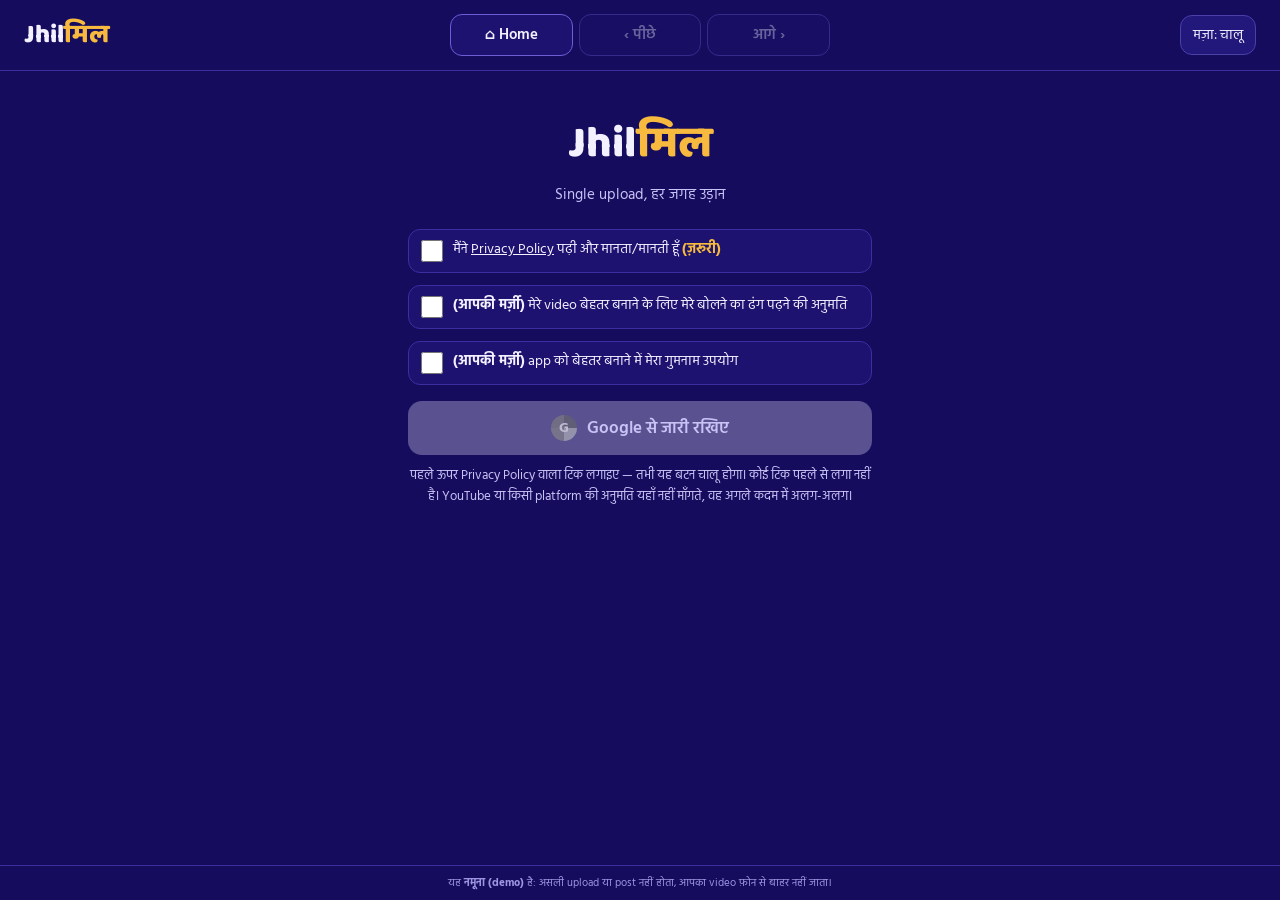
==== commit 313575bd: "Add files via upload" ====
--- a/demo.html
+++ b/demo.html
@@ -117,15 +117,43 @@
 .navrow{display:flex;gap:6px;padding:0 16px 8px}
 .navrow button{flex:1;min-height:42px;border-radius:12px;border:1px solid #6C5FD6;background:#1D1270;color:#F3F0FF;font-size:14.5px;font-weight:600;cursor:pointer}
 .navrow button:disabled{opacity:.38;cursor:default}
+.pv{border-radius:14px;background:#1D1270;border:1px solid #4B3FA8;padding:10px}
+.pv h3{margin:0 0 8px;font-size:15px;display:flex;justify-content:space-between}.pv h3 small{font-size:11.5px;color:#F7B93E;font-weight:600}
+.pvf{background:#0E0848;border-radius:10px;overflow:hidden;margin:0 auto;display:flex;align-items:center;justify-content:center;color:#9E95E0;font-size:12px;position:relative}
+.pvf video{width:100%;height:100%;object-fit:cover}
+.pvc{font-size:12.5px;color:#E6E1FF;margin-top:6px;line-height:1.4;word-break:break-word}.pvn{font-size:11.5px;color:#F7B93E;margin-top:4px}
+.tgl{display:flex;align-items:center;justify-content:space-between;gap:10px;padding:12px;border-radius:14px;background:#1D1270;border:1px solid #3B2FA0;margin-bottom:8px;font-size:15px}
+.tgl small{display:block;font-size:12px;color:#C9C2F5}
+.seg{display:flex;gap:4px;flex:none}.seg button{min-height:40px;padding:0 10px;border-radius:10px;border:1px solid #4B3FA8;background:transparent;color:#C9C2F5;font-size:13.5px;cursor:pointer}.seg button.on{background:#3B2FA0;color:#fff;border-color:#F7B93E}
+.sec{margin:16px 0 8px;font-size:13px;color:#F7B93E;font-weight:700;letter-spacing:.3px}
+.lib{border-radius:14px;background:#1D1270;border:1px solid #4B3FA8;padding:12px;margin-bottom:8px}
+.lib .t{font-size:15px;font-weight:600;word-break:break-word}.lib .m{font-size:12.5px;color:#C9C2F5;margin-top:2px}
+.pc{display:inline-block;margin:6px 4px 0 0;padding:2px 8px;border-radius:8px;font-size:12px;background:#22177A}
+.danger{border-color:#FF8A8A!important;color:#FF8A8A!important}
+.deskonly{display:none!important}
+.mi{width:100%;min-height:52px;margin-top:8px;border-radius:14px;border:1px solid #D7D3F0;background:#fff;color:#1C1640;font-size:16px;font-weight:600;text-align:left;padding:0 16px;cursor:pointer}
+.tabs{display:none!important}
+.hero2{text-align:center;margin:4px 0 14px}.hero2 .logo{font-size:40px;line-height:1.1}
+.hero2 .tg{font-family:'Baloo 2',sans-serif;font-size:19px;font-weight:700;color:#F3F0FF;margin-top:2px}
+.hero2 .l{font-size:13.5px;color:#C9C2F5;margin-top:2px}
+.gold{width:76px;height:76px;border-radius:50%;background:#F7B93E;color:#150C5E;display:flex;align-items:center;justify-content:center;box-shadow:0 0 0 8px rgba(247,185,62,.18);margin-bottom:6px}
+.wedbox{margin-top:18px;padding:14px;border-radius:18px;background:#1D1270;border:1px solid #6C5FD6;text-align:center}
+.wedbox b{display:block;font-family:'Baloo 2',sans-serif;font-size:19px}.wedbox .s{font-size:13.5px;color:#C9C2F5}
+.wedbox .pro{display:block;font-size:11.5px;color:#F7B93E;margin:4px 0 10px;line-height:1.4}
+.wedbox .w3{display:grid;grid-template-columns:repeat(3,minmax(0,1fr));gap:8px}
+.wedbox .w3 button{min-height:46px;border-radius:12px;border:1px solid #4B3FA8;background:#22177A;color:#F3F0FF;font-size:14.5px;font-weight:600;cursor:pointer}
+.wedbox .w3 button:first-child{border-color:#F7B93E}
+.edp,.plp{display:none}
+.glow{animation:spark .9s ease-out 3}
 /* laptop: पूरी स्क्रीन वाला रूप */
 .rail-h{display:none}
 @media(min-width:900px){
  body{display:block}
- .phone{max-width:1320px;height:100vh;height:100dvh;border-radius:0;box-shadow:none;display:grid;grid-template-columns:240px minmax(0,1fr) 380px;grid-template-rows:auto auto minmax(0,1fr) auto}
+ .phone{max-width:1400px;height:100vh;height:100dvh;border-radius:0;box-shadow:none;display:grid;grid-template-columns:290px minmax(0,1fr) 360px;grid-template-rows:auto auto minmax(0,1fr) auto}
  .top{grid-column:1/-1;grid-row:1;padding:14px 24px;border-bottom:1px solid #3B2FA0}
  .tabs{grid-column:2;grid-row:2;padding:14px 28px 4px;max-width:520px}
  .body{display:contents}
- #s-new,#s-edit,#s-wed,#s-login,#s-acc{grid-column:2;grid-row:3;overflow-y:auto;padding:8px 28px 28px;min-height:0}
+ #s-new,#s-edit,#s-wed,#s-login,#s-acc,#s-prev,#s-lib,#s-set{grid-column:2;grid-row:3;overflow-y:auto;padding:8px 28px 28px;min-height:0}
  #s-status{grid-column:3;grid-row:2/4;display:block!important;overflow-y:auto;min-height:0;padding:16px 20px;border-left:1px solid #3B2FA0;background:#120A52}
  #s-status h1:after{content:" · हर जगह का हाल";font-size:14px;color:#C9C2F5;font-family:'Hind',sans-serif;font-weight:400}
  .foot{grid-column:2/4;grid-row:4;margin:0;padding:8px;border-top:1px solid #3B2FA0}
@@ -142,6 +170,23 @@
  #s-edit .grid{grid-template-columns:repeat(4,minmax(0,1fr))}
  .navrow{position:absolute;top:14px;left:50%;transform:translateX(-50%);width:380px;padding:0;z-index:6}
  .flash{animation:spark .9s ease-out 2}
+ .dock nav{display:none!important}
+ .edp{display:block;flex:1;min-height:0;overflow-y:auto;margin-bottom:10px}
+ .edp h2{font-family:'Baloo 2',sans-serif;font-size:22px;margin:0}.edp .s{font-size:13px;color:#C9C2F5;margin-bottom:10px}
+ .edi{width:100%;text-align:left;margin-bottom:8px;padding:10px 12px;border-radius:14px;border:1px solid #4B3FA8;background:#1D1270;color:#F3F0FF;cursor:pointer;display:block}
+ .edi b{font-size:15px}.edi small{display:block;font-size:12px;color:#C9C2F5;margin-top:2px}
+ .edi i{float:right;font-style:normal;font-size:11px;font-weight:700;background:#F7B93E;color:#150C5E;border-radius:8px;padding:1px 7px}
+ .edi.live{border-color:#8C7FE8}
+ .plp{display:block;margin-bottom:16px}
+ .plp h2{font-family:'Baloo 2',sans-serif;font-size:22px;margin:0}.plp .s{font-size:13px;color:#C9C2F5;margin-bottom:10px}
+ .plr{display:flex;align-items:center;gap:10px;padding:8px 10px;border-radius:12px;background:#1D1270;border:1px solid #3B2FA0;margin-bottom:6px}
+ .plr .an{flex:1;min-width:0;font-size:14.5px;font-weight:600}.plr .an small{display:block;font-size:11.5px;font-weight:400;color:#C9C2F5}
+ .plr.ok{border-color:#3DDC97}.plr.warn{border-color:#F7B93E}.plr.soon{opacity:.5}
+ .plr .pm{min-height:38px;min-width:40px;font-size:14px}
+ #s-status h1{font-size:20px}
+ .hero2 .logo{font-size:56px}.hero2 .tg{font-size:24px}
+ .deskonly{display:flex!important}
+ #pvList{grid-template-columns:repeat(3,minmax(0,1fr))}
  .out #s-status{display:none!important}
  .out #s-login{grid-column:2/4;max-width:520px;width:100%;justify-self:center}
  .out .phone,.out{grid-template-columns:0 minmax(0,1fr) 0}
@@ -154,7 +199,7 @@
 <div class="phone fun" id="ph">
   <div class="top">
     <div class="logo" id="logo" style="cursor:pointer" title="Home">Jhil<span>मिल</span></div>
-    <div style="display:flex;gap:6px"><button class="chip" id="accBtn">🔗 Accounts</button><button class="chip" id="fun">मज़ा: चालू</button></div>
+    <div style="display:flex;gap:6px"><button class="chip" id="accBtn">☰ मेनू</button><button class="chip" id="fun">मज़ा: चालू</button></div>
   </div>
   <div class="navrow" role="navigation" aria-label="Home, पीछे, आगे"><button id="hb">⌂ Home</button><button id="bb">‹ पीछे</button><button id="fb">आगे ›</button></div>
   <div class="tabs" role="tablist" aria-label="screen">
@@ -181,10 +226,26 @@
       <button class="send" id="accDone">✓ हो गया — video डालिए</button>
       <div style="display:flex;gap:8px;margin-top:10px"><button class="ghost" id="logout" style="flex:1;border-radius:14px">Log out</button><button class="ghost" id="reset" style="flex:1;border-radius:14px">नमूना फिर से शुरू</button></div>
     </section>
+    <section id="s-prev" class="hide">
+      <h1>Preview <small style="font-size:14px;font-weight:400;color:#C9C2F5;font-family:'Hind',sans-serif">· हर जगह ऐसा दिखेगा</small></h1>
+      <div class="grid" id="pvList"></div>
+      <button class="send" id="pvOk">✓ ठीक है, भेजिए</button>
+      <div style="display:flex;gap:8px;margin-top:10px"><button class="ghost" id="pvTime" style="flex:1;border-radius:14px">🕒 समय तय कीजिए</button><button class="ghost" id="pvEdit" style="flex:1;border-radius:14px">✨ वापस सजाइए</button></div>
+    </section>
+    <section id="s-lib" class="hide">
+      <h1>Library <small style="font-size:14px;font-weight:400;color:#C9C2F5;font-family:'Hind',sans-serif">· पिछले 7 दिन</small></h1>
+      <div class="done" id="libSum" style="margin:0 0 12px"></div>
+      <div id="libList"></div>
+      <p class="note">7 दिन बाद video यहाँ से अपने-आप मिट जाता है (आपके platforms पर वह सुरक्षित रहता है)। मिटने से 1 दिन पहले बताएँगे।</p>
+    </section>
+    <section id="s-set" class="hide">
+      <h1>Settings</h1>
+      <div id="setList"></div>
+    </section>
     <section id="s-new">
-      <h1>नया video</h1>
+      <div class="hero2"><div class="logo">Jhil<span>मिल</span></div><div class="tg">Single upload, हर जगह उड़ान</div><div class="l">एक login, एक touch, कई platforms · एक screen, सारी editing</div></div>
       <button class="drop" id="drop">
-        <svg width="36" height="36" viewBox="0 0 24 24" fill="none" stroke="#F7B93E" stroke-width="2" stroke-linecap="round" stroke-linejoin="round" aria-hidden="true"><path d="M12 16V4"/><path d="M7 9l5-5 5 5"/><path d="M4 20h16"/></svg>
+        <span class="gold"><svg width="34" height="34" viewBox="0 0 24 24" fill="none" stroke="currentColor" stroke-width="2.6" stroke-linecap="round" stroke-linejoin="round" aria-hidden="true"><path d="M12 19V5"/><path d="M6 11l6-6 6 6"/></svg></span>
         <b id="dropT">Video यहाँ डालिए</b><small id="dropS">छूकर अपने फ़ोन से video चुनिए · data बचाने वाला upload</small>
       </button>
       <input type="file" id="file" accept="video/*" class="hide">
@@ -193,6 +254,7 @@
       <button class="send off" id="send">सब पर भेजिए</button>
       <p class="note hide" id="decoLine" style="color:#F7B93E"></p>
       <p class="note">इस video पर आपका ≈ <b id="save">—</b> data बचेगा · 7 दिन बाद यहाँ से अपने-आप मिटेगा</p>
+      <div class="wedbox"><b>💍 शादी / समारोह</b><span class="s">शादी और function की editing के लिए</span><span class="pro">सिर्फ़ professionals के लिए<br>Paid Professional packs में आता है</span><div class="w3"><button id="wV">🎥 वीडियो</button><button class="wS">📷 फ़ोटो</button><button class="wS">📖 एल्बम</button></div></div>
     </section>
     <!-- सजाइए -->
     <section id="s-edit" class="hide">
@@ -210,6 +272,7 @@
     </section>
     <!-- Status -->
     <section id="s-status" class="hide">
+      <div class="plp" id="plp"><h2>🔗 Platforms</h2><div class="s">जुड़ने के बाद पहले पन्ने पर ही दिख जाएगा</div><div id="plpList"></div><button class="ghost" id="plpAll" style="width:100%;border-radius:12px;margin-top:4px">सारे देखिए · सूची में नहीं है?</button></div>
       <h1>Status</h1>
       <div id="stList"><p class="note">अभी कुछ भेजा नहीं है।</p></div>
       <button class="ghost" id="copy" style="width:100%;margin-top:4px;border-radius:14px">सबकी link एक साथ copy</button>
@@ -242,6 +305,7 @@
   </div>
 
   <div class="dock">
+    <div class="edp"><h2>✂️ Editing</h2><div class="s">हर बटन में कई काम</div><button class="edi live" data-ed="काटिए" data-soon="0"><b>काटिए और जोड़िए</b><small>trim, टुकड़े, जोड़ना, speed, उलटा</small></button><button class="edi live" data-ed="सही आकार" data-soon="0"><b>सही आकार</b><small>9:16 / 16:9 / 1:1, चेहरा पकड़कर अपने-आप</small></button><button class="edi live" data-ed="Captions" data-soon="0"><b>Captions</b><small>अपनी भाषा में अपने-आप, style और सुधार</small></button><button class="edi live" data-ed="Thumbnail" data-soon="0"><b>Thumbnail</b><small>सबसे अच्छा frame + लिखाई, हर platform का अलग</small></button><button class="edi" data-ed="एक touch में सुधार" data-soon="1"><b>एक touch में सुधार</b><i>जल्द</i><small>आवाज़ साफ़, चुप्पी हटाना, रंग, हिलना कम</small></button><button class="edi" data-ed="संगीत और आवाज़" data-soon="1"><b>संगीत और आवाज़</b><i>जल्द</i><small>music, voiceover, तेज़ आवाज़ पर music धीमा</small></button><button class="edi" data-ed="Look और लिखाई" data-soon="1"><b>Look और लिखाई</b><i>जल्द</i><small>filters, text, stickers, अपना logo</small></button><button class="edi" data-ed="लंबे video से Shorts" data-soon="1"><b>लंबे video से Shorts</b><i>जल्द</i><small>अपने-आप छोटे clips निकालना</small></button><button class="edi" data-ed="VFX Level 1" data-soon="1"><b>VFX Level 1</b><i>जल्द</i><small>filters, glitch, transitions, चलती लिखाई</small></button><button class="edi" data-ed="VFX Level 2" data-soon="1"><b>VFX Level 2</b><i>जल्द</i><small>AI background, green screen, slow-mo</small></button><button class="edi" data-ed="Cinema VFX" data-soon="1"><b>Cinema VFX</b><i>जल्द</i><small>3D, tracking, particles</small></button></div>
     <div class="talk"><span id="talk">नमस्ते! बीच का सुनहरा बटन छूइए और अपने फ़ोन से कोई भी video चुनिए।</span>
       <button class="ic" id="voice" aria-label="आवाज़ में सुनिए"><svg width="20" height="20" viewBox="0 0 24 24" fill="none" stroke="currentColor" stroke-width="2" stroke-linecap="round" stroke-linejoin="round" aria-hidden="true"><path d="M11 5L6 9H2v6h4l5 4V5z"/><path d="M15.5 8.5a5 5 0 0 1 0 7"/></svg></button></div>
     <nav aria-label="मुख्य">
@@ -251,6 +315,7 @@
         <svg width="30" height="30" viewBox="0 0 24 24" fill="none" stroke="currentColor" stroke-width="2.6" stroke-linecap="round" stroke-linejoin="round" aria-hidden="true"><path d="M12 19V5"/><path d="M6 11l6-6 6 6"/></svg>
       </button><div class="rail-h">नया video</div></div>
       <button class="nb" id="n-status"><span class="dots" aria-hidden="true"><i id="dG"></i><i id="dY"></i><i id="dR"></i></span>Status</button>
+      <button class="nb deskonly" id="d-lib">📚 Library</button><button class="nb deskonly" id="d-acc">🔗 Accounts</button><button class="nb deskonly" id="d-set">⚙️ Settings</button>
     </nav>
   </div>
 </div>
@@ -277,19 +342,19 @@
 document.addEventListener('click',function(e){ var b=e.target.closest('button'); if(b){ pop(b); sound('tick'); } },true);
 function desk(){ return window.matchMedia('(min-width:900px)').matches; }
 function paint(sc){ if(!S.logged&&sc!=='login') sc='login'; if(S.logged&&sc==='login') sc='new';
-  if(sc==='status'&&desk()){ var p=$('s-status'); p.classList.remove('flash'); void p.offsetWidth; p.classList.add('flash'); sc=(S.screen==='status')?'new':S.screen; }
-  ph.classList.toggle('out',sc==='login');
-  S.screen=sc; ['new','edit','status','wed','login','acc'].forEach(function(k){ $('s-'+k).classList.toggle('hide',k!==sc); });
+  if(sc==='status'&&desk()){ var p=$('s-status'); p.classList.remove('flash'); void p.offsetWidth; p.classList.add('flash'); try{ $('stList').scrollIntoView({behavior:'smooth',block:'nearest'}); }catch(e){} sc=(S.screen==='status'||S.screen==='prev'||S.screen==='login')?'new':S.screen; }
+  ph.classList.toggle('out',sc==='login'); if(sc==='lib') renderLib(); if(sc==='set') renderSet(); if(sc==='acc') renderAcc();
+  S.screen=sc; ['new','edit','status','wed','login','acc','prev','lib','set'].forEach(function(k){ $('s-'+k).classList.toggle('hide',k!==sc); });
   $('n-edit').classList.toggle('cur',sc==='edit'); $('n-status').classList.toggle('cur',sc==='status');
-  $('t-new').classList.toggle('on',sc!=='wed'&&sc!=='acc'); $('accBtn').classList.toggle('on',sc==='acc'); $('t-wed').classList.toggle('on',sc==='wed'); $('body').scrollTop=0; return sc; }
+  $('t-new').classList.toggle('on',['new','edit','status','prev'].indexOf(sc)>=0); ['lib','acc','set'].forEach(function(k){ var d=$('d-'+k); if(d) d.classList.toggle('cur',sc===k); }); $('accBtn').classList.toggle('on',sc==='acc'); $('t-wed').classList.toggle('on',sc==='wed'); $('body').scrollTop=0; return sc; }
 var H=[],HI=-1;
 function homeSc(){ return S.logged?'new':'login'; }
-function navUI(){ $('bb').disabled=HI<=0; $('fb').disabled=HI>=H.length-1; $('hb').disabled=(H[HI]===homeSc()); }
+function navUI(){ $('bb').disabled=HI<=0; $('fb').disabled=HI>=H.length-1; $('hb').disabled=false; }
 function show(sc,how){ var f=paint(sc);
   if(how!=='nav'&&H[HI]!==f){ H=H.slice(0,HI+1); H.push(f); HI++; try{ if(HI===0) history.replaceState({jm:HI},'','#'+f); else history.pushState({jm:HI},'','#'+f); }catch(e){} }
   navUI(); }
 window.addEventListener('popstate',function(e){ var i=(e.state&&typeof e.state.jm==='number')?e.state.jm:0; if(!H.length) return; HI=Math.max(0,Math.min(i,H.length-1)); var f=paint(H[HI]); if(f!==H[HI]) H[HI]=f; navUI(); });
-$('hb').onclick=function(){ show(homeSc()); say('Home — नया video।'); };
+$('hb').onclick=function(){ show(homeSc()); say(S.logged?'Home।':'पहले Log in कीजिए।'); };
 $('bb').onclick=function(){ if(HI>0){ try{ history.back(); }catch(e){ HI--; paint(H[HI]); navUI(); } } };
 $('fb').onclick=function(){ if(HI<H.length-1){ try{ history.forward(); }catch(e){ HI++; paint(H[HI]); navUI(); } } };
 $('logo')&&($('logo').onclick=function(){ show(homeSc()); });
@@ -297,13 +362,13 @@
   [].forEach.call(document.querySelectorAll('.plat[data-p]'),function(b){ b.onclick=function(){ var n=b.getAttribute('data-p'); S.on[n]=!S.on[n]; plats(); }; }); }
 function ring(){ $('ring').setAttribute('stroke-dashoffset',(219.9*(1-S.pct/100)).toFixed(1)); }
 function startUpload(f){
-  S.up=true; S.ready=false; S.pct=0; S.sizeMB=f?Math.round(f.size/1048576):620; show('new');
+  S.vname=f?f.name:'नमूना video'; S.vurl=null; try{ if(f) S.vurl=URL.createObjectURL(f); }catch(e){} S.up=true; S.ready=false; S.pct=0; S.sizeMB=f?Math.round(f.size/1048576):620; show('new');
   $('dropT').textContent=(f?f.name.slice(0,28):'नमूना video')+' · चढ़ रहा है 0%'; $('dropS').textContent='net टूटे तो वहीं से फिर शुरू होगा';
   if(f){ try{ var url=URL.createObjectURL(f); $('prev').innerHTML='<video src="'+url+'" muted playsinline style="width:100%;height:100%;object-fit:cover;border-radius:16px"></video>'; }catch(e){} }
   var iv=setInterval(function(){ S.pct=Math.min(100,S.pct+4); ring(); $('dropT').textContent=(f?f.name.slice(0,22):'नमूना video')+' · '+S.pct+'%';
     if(S.pct%20===0&&S.pct<100) say('Video चढ़ रहा है… '+S.pct+'%');
     if(S.pct>=100){ clearInterval(iv); S.up=false; S.ready=true; $('dropT').textContent='Video तैयार ✓'; $('dropS').textContent='छूकर दूसरा video चुन सकते हैं';
-      $('send').classList.remove('off'); var save=Math.max(40,Math.round(S.sizeMB*0.55)); $('save').textContent=save>=1024?(save/1024).toFixed(1)+' GB':save+' MB';
+      $('send').classList.remove('off'); var save=S.saver?Math.max(40,Math.round(S.sizeMB*0.55)):0; $('save').textContent=!S.saver?'0 MB (data-saver बंद)':save>=1024?(save/1024).toFixed(1)+' GB':save+' MB';
       $('n-edit').classList.add('spark'); setTimeout(function(){$('n-edit').classList.remove('spark');},2000); sound('ding'); buzz(30);
       say('Video तैयार! अब सजाइए, या सीधे "सब पर भेजिए"।'); } },80);
 }
@@ -333,17 +398,17 @@
 function stars(){ if(!S.fun) return; var r=ph.getBoundingClientRect(); for(var i=0;i<26;i++){ var s=document.createElement('div'); s.className='star fall';
   s.style.left=(r.width/2)+'px'; s.style.top=(r.height*0.45)+'px'; s.style.setProperty('--dx',(Math.random()*320-160)+'px'); s.style.setProperty('--dy',(Math.random()*-360+60)+'px');
   s.style.background=i%3?'#F7B93E':'#FFFFFF'; ph.appendChild(s); setTimeout((function(x){return function(){x.remove();};})(s),1100); } }
-function renderStatus(){ var c={ok:'ok',wait:'wait',fail:'fail'},lb={ok:'पहुँच गया',wait:'कतार में…',fail:'रुका'},h='',g=0,y=0,r=0;
+function renderStatus(){ var c={ok:'ok',wait:'wait',fail:'fail',sched:'wait'},lb={ok:'पहुँच गया',wait:'कतार में…',fail:'रुका',sched:'तय: '+(S.when||'').replace('T',' ')},h='',g=0,y=0,r=0;
   Object.keys(S.st).forEach(function(n){ var v=S.st[n]; if(v==='ok')g++; else if(v==='wait')y++; else r++;
     h+='<div class="st"><div class="l"><span>'+n+'</span><span class="'+c[v]+'">'+lb[v]+'</span></div>'+(v==='fail'?'<div style="font-size:13px;color:#FFB4B4;margin-top:4px">वजह: Facebook Page पर डालने की अनुमति नहीं मिली</div><div style="display:flex;gap:8px"><button class="retry" data-r="'+n+'">फिर कोशिश</button><button class="retry fix" data-f="'+n+'" style="background:transparent;color:#F7B93E;border:1px solid #F7B93E">ठीक कीजिए</button></div>':'')+'</div>'; });
   $('stList').innerHTML=h||'<p class="note">अभी कुछ भेजा नहीं है।</p>';
   [].forEach.call(document.querySelectorAll('.retry[data-r]'),function(b){ b.onclick=function(){ var n=b.getAttribute('data-r'); S.st[n]='wait'; renderStatus(); say(n+': फिर कोशिश हो रही है…'); setTimeout(function(){ var v=result(n); S.st[n]=v; renderStatus(); if(v==='ok'){ sound('ding'); buzz(25); say(n+' पर पहुँच गया।'); check(); } else { buzz([30,60,30]); say('फिर रुका — पहले "ठीक कीजिए" से Facebook Page की अनुमति दीजिए।'); } },1300); }; });
   [].forEach.call(document.querySelectorAll('.retry[data-f]'),function(b){ b.onclick=function(){ show('acc'); linkSheet('Facebook'); }; });
   $('dG').style.background=g?'#3DDC97':''; $('dY').style.background=y?'#F7B93E':''; $('dR').style.background=r?'#FF8A8A':'';
-  $('n-status').classList.toggle('pulse',r>0); }
+  $('n-status').classList.toggle('pulse',r>0); if(S.cur){ S.cur.pl=JSON.parse(JSON.stringify(S.st)); saveLib(); } }
 function check(){ var k=Object.keys(S.st); if(k.length&&k.every(function(n){return S.st[n]==='ok';})){
   $('save2').textContent=$('save').textContent; $('doneBox').classList.remove('hide');
-  if(!S.firstFlight){ S.firstFlight=true; $('badge').classList.remove('hide'); }
+  if(!S.firstFlight){ S.firstFlight=true; sv('jm_demo_first',true); $('badge').classList.remove('hide'); }
   $('n-status').classList.add('spark'); setTimeout(function(){$('n-status').classList.remove('spark');},2000);
   stars(); buzz([60,40,90]); sound('ding'); say('सब जगह पहुँच गया! आपका '+$('save').textContent+' data बचा। ✨'); } }
 var ICON={YouTube:'▶',Instagram:'◎',Facebook:'f',Telegram:'➤'},SHAPE={YouTube:'16:9 में ढाल रहे हैं',Instagram:'9:16 Reel बना रहे हैं',Facebook:'1:1 में ढाल रहे हैं',Telegram:'जैसा है वैसा'};
@@ -380,8 +445,13 @@
 $('send').onclick=function(){
   if(!S.ready){ say('पहले बीच का सुनहरा बटन छूकर video चुनिए।'); return; }
   var names=Object.keys(S.on).filter(function(k){return S.on[k];}); if(!names.length){ if(!Object.keys(S.linked).length){ say('पहले Accounts में कोई जगह जोड़िए।'); show('acc'); } else say('कम से कम एक जगह चुनिए।'); return; }
+  S.pend=names; renderPrev(); show('prev'); say('एक नज़र देख लीजिए — हर जगह ऐसा दिखेगा। ठीक हो तो "ठीक है, भेजिए"।');
+};
+function launch(names,when){
   try{ localStorage.setItem('jm_demo_last',JSON.stringify(S.on)); }catch(e){} S.last=JSON.parse(JSON.stringify(S.on));
-  S.st={}; names.forEach(function(n){S.st[n]='wait';}); $('doneBox').classList.add('hide'); renderStatus();
+  S.st={}; names.forEach(function(n){S.st[n]=when?'sched':'wait';}); S.when=when||null; $('doneBox').classList.add('hide');
+  S.cur={id:Date.now(),name:S.vname||'नमूना video',t:Date.now(),save:S.saver?Math.max(40,Math.round((S.sizeMB||620)*0.55)):0,when:when||null,pl:{}}; LIB.unshift(S.cur); renderStatus();
+  if(when){ show('status'); say('तय हो गया: '+when.replace('T',' ')+' पर अपने-आप भेजेंगे। (नमूना)'); sound('ding'); return; }
   if(S.fun&&!S.noFly){ flight(names); return; }
   names.forEach(function(n){ S.st[n]=result(n); }); finish(); if(S.st.Facebook==='fail') say('Facebook रुका: Page की अनुमति नहीं मिली। "ठीक कीजिए" दबाइए।');
 };
@@ -401,6 +471,63 @@
 $('dropBad').onclick=function(){ ch.b='drop'; ch.d='drop'; wed(); buzz(30); say('दोनों पीले (बेकार) हिस्से हटा दिए। पसंद न आए तो ✓ दबाकर वापस लाइए।'); };
 $('stu').oninput=wed;
 [].forEach.call(document.querySelectorAll('.mk'),function(b){ b.onclick=function(){ sound('whoosh'); say(b.textContent+' बन रहा है… (नमूना)। गाना आप अपना जोड़ेंगे; publish से पहले copyright वाली चेतावनी आएगी।'); }; });
+/* Preview · Library · Settings */
+var LIB=ld('jm_demo_lib',[]); S.firstFlight=ld('jm_demo_first',false); S.saver=ld('jm_demo_saver',true); S.lang='hi'; S.theme='dark';
+function saveLib(){ sv('jm_demo_lib',LIB.map(function(e){ return {id:e.id,name:e.name,t:e.t,save:e.save,when:e.when,pl:e.pl}; })); }
+var AR={YouTube:'16/9',Instagram:'9/16',Facebook:'1/1',Telegram:'16/9',Bluesky:'16/9'},ARL={YouTube:'16:9',Instagram:'9:16 Reel',Facebook:'1:1',Telegram:'जैसा है',Bluesky:'16:9'};
+function renderPrev(){ var d=Object.keys(deco||{}); $('pvList').innerHTML=S.pend.map(function(n){ var tall=n==='Instagram';
+  return '<div class="pv"><h3>'+n+'<small>'+ARL[n]+'</small></h3><div class="pvf" style="aspect-ratio:'+AR[n]+';'+(tall?'max-height:220px;':'')+'">'+(S.vurl?'<video src="'+S.vurl+'" muted playsinline></video>':'[आपका video]')+'</div>'+
+  '<div class="pvc"><b>'+(S.vname||'नमूना video').replace(/\.[a-z0-9]+$/i,'').slice(0,40)+'</b>'+(d.length?'<br>'+d.map(function(x){return x+' ✓';}).join(' · '):'')+'</div>'+
+  (n==='YouTube'?'<div class="pvn">⚠ अभी private जाएगा (YouTube की शर्त, हमारी app की जाँच तक)</div>':'')+(n==='Facebook'&&S.fbBad?'<div class="pvn" style="color:#FF8A8A">⚠ Page की अनुमति बाक़ी — यहाँ रुकेगा</div>':'')+'</div>'; }).join(''); }
+$('pvOk').onclick=function(){ launch(S.pend); };
+$('pvEdit').onclick=function(){ show('edit'); };
+$('pvTime').onclick=function(){ var t=new Date(Date.now()+3600e3); t.setMinutes(0); var v=new Date(t.getTime()-t.getTimezoneOffset()*6e4).toISOString().slice(0,16);
+  sheet('कब भेजें?','<p>सारे चुने platforms पर एक ही समय पर अपने-आप जाएगा।</p><label><input type="datetime-local" id="whenI" value="'+v+'" style="width:100%;height:44px;font-size:16px;border:1px solid #B9B3DD;border-radius:10px;padding:0 8px"></label>','यह समय तय कीजिए',function(b){ var w=b.querySelector('#whenI').value; if(!w) return false; launch(S.pend,w); }); };
+function ago(t){ var m=Math.round((Date.now()-t)/6e4); return m<1?'अभी':m<60?m+' मिनट पहले':Math.round(m/60)+' घंटे पहले'; }
+function renderLib(){ var tot=LIB.reduce(function(a,e){ return a+(e.save||0); },0);
+  $('libSum').innerHTML=LIB.length?('कुल '+LIB.length+' video · आपका ≈ <b>'+(tot>=1024?(tot/1024).toFixed(1)+' GB':tot+' MB')+'</b> data बचा'+(S.firstFlight?'<br><span class="badge">पहली उड़ान ✦</span>':'')):'अभी कुछ नहीं भेजा। पहला video भेजिए — यहाँ दिखेगा।';
+  $('libList').innerHTML=LIB.map(function(e,i){ var pl=Object.keys(e.pl||{}).map(function(n){ var v=e.pl[n]; return '<span class="pc '+(v==='ok'?'ok':v==='fail'?'fail':'wait')+'">'+n+' '+(v==='ok'?'✓':v==='fail'?'✕':'⏳')+'</span>'; }).join('');
+    var left=7-Math.floor((Date.now()-e.t)/864e5);
+    return '<div class="lib"><div class="t">🎬 '+e.name+'</div><div class="m">'+ago(e.t)+(e.when?' · तय: '+e.when.replace('T',' '):'')+' · '+left+' दिन बाद यहाँ से मिटेगा</div><div>'+pl+'</div>'+
+    '<div style="display:flex;gap:8px;margin-top:10px"><button class="ghost" data-again="'+i+'" style="flex:1;border-radius:12px">दोबारा भेजिए</button><button class="ghost danger" data-del="'+i+'" style="flex:1;border-radius:12px">मिटाइए</button></div></div>'; }).join('');
+  [].forEach.call(document.querySelectorAll('[data-again]'),function(b){ b.onclick=function(){ var e=LIB[+b.getAttribute('data-again')]; S.vname=e.name; S.ready=true; $('dropT').textContent=e.name.slice(0,26)+' · तैयार ✓'; $('send').classList.remove('off'); show('new'); say('वही video तैयार है — नई जगह चुनिए और भेजिए।'); }; });
+  [].forEach.call(document.querySelectorAll('[data-del]'),function(b){ b.onclick=function(){ var i=+b.getAttribute('data-del'); sheet('यह video मिटाएँ?','<p>यहाँ (Jhilmil) से <b>पक्का मिट जाएगा</b>, वापस नहीं आएगा। आपके platforms पर जो पहुँच चुका, वह वैसा ही रहेगा।</p>','हाँ, मिटाइए',function(){ if(LIB[i]===S.cur) S.cur=null; LIB.splice(i,1); saveLib(); renderLib(); say('मिटा दिया।'); }); }; }); }
+function seg(key,opts,cur,on){ return '<div class="seg" data-seg="'+key+'">'+opts.map(function(o){ return '<button data-v="'+o[0]+'" class="'+(o[0]===cur?'on':'')+'">'+o[1]+'</button>'; }).join('')+'</div>'; }
+function onoff(key,val){ return seg(key,[['1','चालू'],['0','बंद']],val?'1':'0'); }
+function renderSet(){ $('setList').innerHTML=
+  '<div class="sec">दिखावट</div>'+
+  '<div class="tgl"><span>भाषा<small>demo सिर्फ़ हिंदी में; असली app में 13 भाषाएँ</small></span>'+seg('lang',[['hi','हिन्दी'],['en','English'],['auto','Auto']],S.lang)+'</div>'+
+  '<div class="tgl"><span>Theme<small>demo में सिर्फ़ Dark</small></span>'+seg('theme',[['dark','Dark'],['light','Light'],['auto','Auto']],S.theme)+'</div>'+
+  '<div class="sec">काम</div>'+
+  '<div class="tgl"><span>Data-saver<small>upload से पहले हल्का करके भेजे; net का पैसा बचे</small></span>'+onoff('saver',S.saver)+'</div>'+
+  '<div class="sec">मज़ेदार चीज़ें</div>'+
+  '<div class="tgl"><span>मज़ा<small>उछाल, आवाज़ें, चमक, सितारे, कंपन</small></span>'+onoff('fun',S.fun)+'</div>'+
+  '<div class="tgl"><span>भेजते समय उड़ान<small>"छोड़िए" बटन हमेशा रहता है</small></span>'+onoff('fly',!S.noFly)+'</div>'+
+  '<div class="tgl"><span>बोलकर बताइए<small>हिंदी आवाज़ (पहले से बंद)</small></span>'+onoff('voice',S.voice)+'</div>'+
+  '<div class="sec">आपकी सहमतियाँ (कभी भी बदलिए)</div>'+
+  '<div class="tgl"><span>Privacy Policy<small>ज़रूरी — बिना इसके app नहीं चलता</small></span><span style="color:#3DDC97;font-size:14px">✓ मानी</span></div>'+
+  '<div class="tgl"><span>बोलने का ढंग पढ़ना<small>captions आपकी बोली में</small></span>'+onoff('c2',$('c2').checked)+'</div>'+
+  '<div class="tgl"><span>गुमनाम उपयोग<small>app बेहतर बनाने में</small></span>'+onoff('c3',$('c3').checked)+'</div>'+
+  '<div class="sec">आपका data</div>'+
+  '<button class="ghost danger" id="wipe" style="width:100%;border-radius:14px">मेरा सारा data मिटाइए</button>'+
+  '<button class="ghost danger" id="close" style="width:100%;border-radius:14px;margin-top:8px">खाता बंद कीजिए</button>'+
+  '<p class="note" style="text-align:left">संपर्क: uduindia@gmail.com · UDUINDIA / उड़ूइंडिया</p>';
+  [].forEach.call(document.querySelectorAll('[data-seg] button'),function(b){ b.onclick=function(){ var k=b.parentNode.getAttribute('data-seg'),v=b.getAttribute('data-v');
+    if(k==='lang'){ S.lang=v; if(v!=='hi') say('यह demo सिर्फ़ हिंदी में है; असली app में आपकी चुनी भाषा में सब दिखेगा।'); }
+    else if(k==='theme'){ S.theme=v; if(v!=='dark') say('Light theme असली app में; demo में अभी सिर्फ़ Dark।'); }
+    else if(k==='saver'){ S.saver=v==='1'; sv('jm_demo_saver',S.saver); say(S.saver?'Data-saver चालू।':'Data-saver बंद — पूरी quality में चढ़ेगा, data ज़्यादा लगेगा।'); }
+    else if(k==='fun'){ if((v==='1')!==S.fun) $('fun').onclick.call($('fun')); }
+    else if(k==='fly'){ setNoFly(v!=='1'); }
+    else if(k==='voice'){ if((v==='1')!==S.voice) $('voice').onclick(); }
+    else if(k==='c2'||k==='c3'){ $(k).checked=v==='1'; say(v==='1'?'धन्यवाद, सहमति दर्ज।':'सहमति वापस ले ली — कोई असर नहीं, app पूरा चलेगा।'); }
+    renderSet(); }; });
+  $('wipe').onclick=function(){ sheet('सारा data मिटाएँ?','<p>Library के सारे video, पिछली पसंद और सहमतियाँ <b>पक्का मिट जाएँगी</b>। आपका खाता और जुड़े accounts रहेंगे।</p>','हाँ, सब मिटाइए',function(){ LIB=[]; S.cur=null; saveLib(); try{ localStorage.removeItem('jm_demo_last'); localStorage.removeItem('jm_demo_first'); }catch(e){} S.last=null; S.firstFlight=false; $('c2').checked=false; $('c3').checked=false; renderSet(); say('सारा data मिटा दिया।'); }); };
+  $('close').onclick=function(){ sheet('खाता बंद करें?','<p>आपका खाता, जुड़े accounts की चाबियाँ (tokens) और सारा data <b>पक्का मिट जाएगा</b>। platforms पर पहुँचे video वैसे ही रहेंगे।</p>','हाँ, खाता बंद कीजिए',function(){ try{ Object.keys(localStorage).filter(function(k){return k.indexOf('jm_demo_')===0;}).forEach(function(k){ localStorage.removeItem(k); }); }catch(e){} location.hash=''; location.reload(); }); }; }
+function menu(){ var b=sheet('मेनू','<button class="mi" data-go="acc">🔗 Accounts — platform जोड़िए/हटाइए</button><button class="mi" data-go="lib">📚 Library — पिछले 7 दिन</button><button class="mi" data-go="set">⚙️ Settings</button><button class="mi" data-go="out">⎋ Log out</button>','बंद कीजिए',function(){},'');
+  b.querySelector('.cb').style.display='none';
+  [].forEach.call(b.querySelectorAll('[data-go]'),function(x){ x.onclick=function(){ var g=x.getAttribute('data-go'); b.remove(); if(g==='out') $('logout').onclick(); else openSc(g); }; }); }
+function openSc(g){ if(g==='lib') renderLib(); if(g==='set') renderSet(); if(g==='acc') renderAcc(); show(g); }
+$('d-lib').onclick=function(){ openSc('lib'); }; $('d-acc').onclick=function(){ openSc('acc'); }; $('d-set').onclick=function(){ openSc('set'); };
 /* Log in · Accounts */
 function sheet(title,body,ok,onOk,cancel){ var b=document.createElement('div'); b.className='shb'; b.innerHTML='<div class="sh" role="dialog" aria-label="'+title+'"><h3>'+title+'</h3>'+body+'<div class="row2"><button class="cb">'+(cancel||'रद्द')+'</button><button class="okb">'+ok+'</button></div></div>'; ph.appendChild(b);
   b.querySelector('.cb').onclick=function(){ b.remove(); }; b.querySelector('.okb').onclick=function(){ var r=onOk(b); if(r!==false) b.remove(); }; b.onclick=function(e){ if(e.target===b) b.remove(); }; return b; }
@@ -411,7 +538,7 @@
   sheet('Google से जारी रखिए','<p>Google आपसे पूछेगा: <b>Jhilmil आपका नाम और email देख सके?</b></p><p><small>बस इतना। आपके YouTube channel की अनुमति यहाँ नहीं — वह Accounts में अलग से, आपकी मर्ज़ी से। (यह नमूना है, असली Google नहीं खुलता।)</small></p>','जारी रखिए',function(){
     S.logged=true; sv('jm_demo_user',true); sound('ding'); buzz(30); renderAcc();
     var miss=[]; if(!$('c2').checked) miss.push(['c2b','मेरे बोलने का ढंग पढ़ने की अनुमति','इससे captions और title आपकी अपनी बोली-लहजे में बनेंगे, कम सुधारना पड़ेगा।']); if(!$('c3').checked) miss.push(['c3b','app को बेहतर बनाने में मेरा गुमनाम उपयोग','आपका नाम या video किसी को नहीं दिखता; बस कौन-सा बटन कितना काम आया, यह गिनती।']);
-    function go(){ if(!Object.keys(S.linked).length){ $('accHint').classList.remove('hide'); show('acc'); say('स्वागत है! अब वो जगहें जोड़िए जहाँ video भेजना है।'); } else { show('new'); say('फिर से स्वागत है!'); } }
+    function go(){ goHome(true); if(!Object.keys(S.linked).length){ hintAdd(); say('स्वागत है! पहले वो जगहें जोड़िए जहाँ video भेजना है — '+(desk()?'दाएँ Platforms में + दबाइए।':'"+ जगह जोड़िए" दबाइए।')); } else say('फिर से स्वागत है!'); }
     if(!miss.length || S.askedTwice){ setTimeout(go,10); return; }
     S.askedTwice=true; sv('jm_demo_asked2',true);
     setTimeout(function(){ sheet('आपकी बेहतरी के लिए — एक बार और','<p>ये दोनों पूरी तरह <b>आपकी मर्ज़ी</b> हैं। ना कहने पर भी app पूरा चलेगा। हम यह सिर्फ़ <b>एक बार</b> और पूछ रहे हैं, फिर कभी नहीं (Settings से कभी भी बदल सकती/सकते हैं)।</p>'+miss.map(function(m){ return '<label style="margin-top:8px;align-items:flex-start"><input type="checkbox" id="'+m[0]+'"><span><b>'+m[1]+'</b><br><small>'+m[2]+'</small></span></label>'; }).join(''),
@@ -423,19 +550,33 @@
     sv('jm_demo_linked',S.linked); renderAcc(); plats(); sound('ding'); buzz(25); $('accHint').classList.add('hide');
     say(fb&&S.fbBad?'Facebook जुड़ा, पर Page की अनुमति बाक़ी — पीला निशान देखिए।':n+' जुड़ गया ✓'); }); }
 function unlinkSheet(n){ sheet(n+' हटाएँ?','<p>इसकी चाबी (token) हमारे यहाँ से <b>तुरंत मिट जाएगी</b>। आपके पुराने video '+n+' पर वैसे ही रहेंगे।</p>','हाँ, हटाइए',function(){ delete S.linked[n]; delete S.on[n]; if(n==='Facebook'){ S.fbBad=false; sv('jm_demo_fbbad',false); } sv('jm_demo_linked',S.linked); renderAcc(); plats(); say(n+' हटा दिया।'); }); }
-function renderAcc(){ $('accList').innerHTML=PL.map(function(p){ var n=p[0],soon=p[2]==='जल्द',on=!!S.linked[n],warn=on&&n==='Facebook'&&S.fbBad;
+function hintAdd(){ setTimeout(function(){ var el=desk()?$('plp'):$('addPl'); if(el){ el.classList.remove('glow'); void el.offsetWidth; el.classList.add('glow'); } },200); }
+function goHome(reset){ if(reset){ H=['new']; HI=0; paint('new'); try{ history.replaceState({jm:0},'','#new'); }catch(e){} navUI(); } else show('new'); }
+function renderSide(){ $('plpList').innerHTML=PL.map(function(p){ var n=p[0],soon=p[2]==='जल्द',on=!!S.linked[n],warn=on&&n==='Facebook'&&S.fbBad;
+  var st=soon?'जल्द':(warn?'⚠ Page की अनुमति बाक़ी':(on?'✓ जुड़ा':p[2]));
+  var btn=soon?'':(warn?'<button class="pm add" data-l="'+n+'">ठीक</button>':(on?'<button class="pm" data-u="'+n+'" aria-label="'+n+' हटाइए">−</button>':'<button class="pm add" data-l="'+n+'" aria-label="'+n+' जोड़िए">+</button>'));
+  return '<div class="plr'+(soon?' soon':warn?' warn':on?' ok':'')+'"><span class="ai" style="width:32px;height:32px;border-radius:50%;display:flex;align-items:center;justify-content:center;background:#22177A;font-weight:800;flex:none">'+p[1]+'</span><span class="an">'+n+'<small>'+st+'</small></span>'+btn+'</div>'; }).join('');
+  [].forEach.call($('plpList').querySelectorAll('[data-l]'),function(b){ b.onclick=function(){ linkSheet(b.getAttribute('data-l')); }; });
+  [].forEach.call($('plpList').querySelectorAll('[data-u]'),function(b){ b.onclick=function(){ unlinkSheet(b.getAttribute('data-u')); }; }); }
+$('plpAll').onclick=function(){ openSc('acc'); };
+[].forEach.call(document.querySelectorAll('.edi'),function(b){ b.onclick=function(){ var t=b.getAttribute('data-ed');
+  if(b.getAttribute('data-soon')==='1'){ say(t+': यह काम जल्द आ रहा है।'); return; }
+  show('edit'); var tb=document.querySelector('.tool[data-t="'+t+'"]'); if(tb){ if(S.ready) tb.click(); else say('पहले बीच का सुनहरा बटन छूकर video चुनिए, फिर '+t+'।'); tb.classList.remove('spark'); void tb.offsetWidth; tb.classList.add('spark'); } }; });
+$('wV').onclick=function(){ show('wed'); say('शादी मोड: हर सुझाव पर रखिए ✓ या हटाइए ✕ — कुछ भी अपने-आप नहीं कटेगा।'); };
+[].forEach.call(document.querySelectorAll('.wS'),function(b){ b.onclick=function(){ say(b.textContent.trim()+': जल्द आ रहा है।'); }; });
+function renderAcc(){ try{ renderSide(); }catch(e){} $('accList').innerHTML=PL.map(function(p){ var n=p[0],soon=p[2]==='जल्द',on=!!S.linked[n],warn=on&&n==='Facebook'&&S.fbBad;
   var st=soon?'जल्द':(warn?'⚠ Page की अनुमति बाक़ी':(on?'✓ जुड़ा':p[2]));
   var btn=soon?'':(warn?'<button class="pm add" data-l="'+n+'">ठीक कीजिए</button>':(on?'<button class="pm" data-u="'+n+'" aria-label="'+n+' हटाइए">−</button>':'<button class="pm add" data-l="'+n+'" aria-label="'+n+' जोड़िए">+ जोड़िए</button>'));
   return '<div class="acc'+(soon?' soon':warn?' warn':on?' ok':'')+'"><span class="ai">'+p[1]+'</span><span class="an"><b>'+n+'</b><small'+(warn?' style="color:#F7B93E"':'')+'>'+st+'</small></span>'+btn+'</div>'; }).join('');
   [].forEach.call(document.querySelectorAll('[data-l]'),function(b){ b.onclick=function(){ linkSheet(b.getAttribute('data-l')); }; });
   [].forEach.call(document.querySelectorAll('[data-u]'),function(b){ b.onclick=function(){ unlinkSheet(b.getAttribute('data-u')); }; }); }
-$('accBtn').onclick=function(){ show('acc'); };
+$('accBtn').onclick=menu;
 $('accDone').onclick=function(){ if(!Object.keys(S.linked).length){ say('कम से कम एक जगह जोड़िए।'); return; } show('new'); say('बढ़िया! अब बीच का सुनहरा बटन छूकर video चुनिए।'); };
 $('logout').onclick=function(){ sheet('Log out करें?','<p>आपके जुड़े accounts वैसे ही रहेंगे; अगली बार Google से फिर अंदर आइए।</p>','Log out',function(){ S.logged=false; sv('jm_demo_user',false); $('c1').checked=false; $('gLogin').disabled=true; show('login'); say('आप बाहर आ गईं/गए। फिर मिलेंगे!'); }); };
 $('reset').onclick=function(){ sheet('नमूना फिर से शुरू?','<p>इस फ़ोन में रखी नमूने की सारी बातें (login, जुड़े accounts, पिछली बार जैसा) मिट जाएँगी।</p>','हाँ, फिर से',function(){ try{ ['jm_demo_user','jm_demo_linked','jm_demo_fbbad','jm_demo_nofly','jm_demo_last','jm_demo_asked2'].forEach(function(k){ localStorage.removeItem(k); }); }catch(e){} location.reload(); }); };
 setNoFly(S.noFly); renderAcc();
 plats(); renderStatus(); wed(); ring();
-if(!S.logged){ show('login'); say('नमस्ते! Google से अंदर आइए — Privacy वाला टिक आप ख़ुद लगाइए।'); } else if(!Object.keys(S.linked).length){ show('acc'); }
+if(!S.logged){ show('login'); say('नमस्ते! Google से अंदर आइए — Privacy वाला टिक आप ख़ुद लगाइए।'); } else { show('new'); if(!Object.keys(S.linked).length) hintAdd(); }
 if(!H.length) show('new');
 })();
 </script>
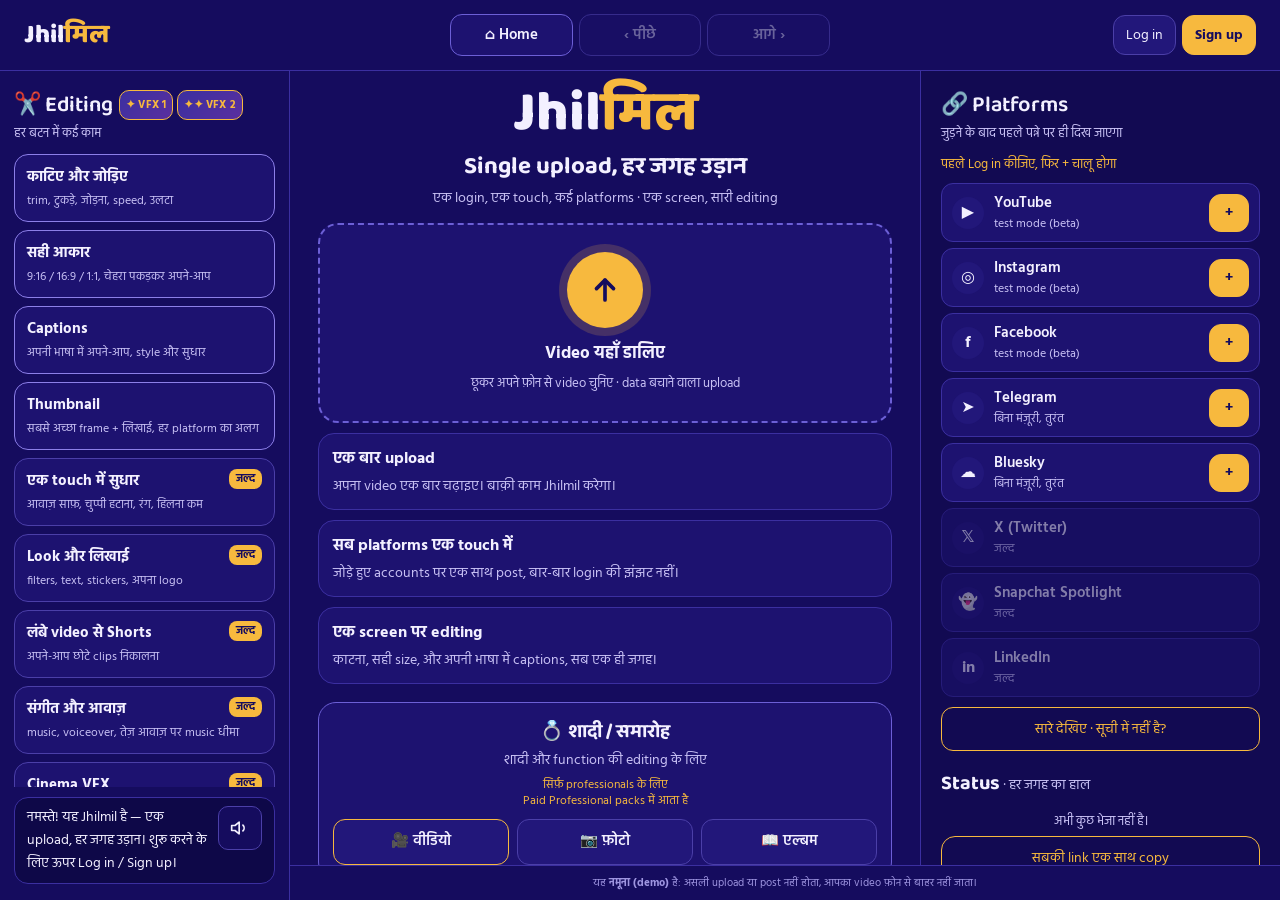
==== commit df4dc546: "Add files via upload" ====
--- a/demo.html
+++ b/demo.html
@@ -145,6 +145,32 @@
 .wedbox .w3 button:first-child{border-color:#F7B93E}
 .edp,.plp{display:none}
 .glow{animation:spark .9s ease-out 3}
+.outonly{display:none!important}.anon .outonly{display:block!important}.anon .inonly{display:none!important}
+.anon nav{grid-template-columns:1fr 1fr!important}
+.ccard{border-radius:16px;background:#1D1270;border:1px solid #3B2FA0;padding:12px 14px;margin-top:10px;text-align:left}
+.ccard b{font-size:16px}.ccard p{margin:4px 0 0;font-size:13.5px;color:#C9C2F5}
+.vxi{display:inline-flex;gap:6px;vertical-align:middle;margin-left:8px}
+.vx{min-height:32px;padding:0 9px;border-radius:10px;border:1px solid #F7B93E;background:linear-gradient(135deg,#3B2FA0,#5A2FA0);color:#F7B93E;font-size:12px;font-weight:800;cursor:pointer;font-family:'Hind',sans-serif;letter-spacing:.2px}
+.wsteps{display:flex;gap:4px;overflow-x:auto;margin:4px 0 10px;padding-bottom:2px}
+.wsteps button{flex:1 0 auto;min-height:40px;padding:0 10px;border-radius:12px;border:1px solid #4B3FA8;background:transparent;color:#C9C2F5;font-size:13px;cursor:pointer;white-space:nowrap}
+.wsteps button.on{background:#3B2FA0;color:#fff;border-color:#F7B93E}.wsteps button.dn{color:#3DDC97;border-color:#3DDC97}
+.wp h2{font-size:18px;margin:4px 0 10px}
+.fl{display:block;font-size:14px;font-weight:600;margin-top:12px}
+.fl input{display:block;margin-top:6px;width:100%;min-height:46px;border-radius:12px;border:1px solid #4B3FA8;background:#150C5E;color:#F3F0FF;padding:0 12px;font-size:16px}
+.chips{display:flex;flex-wrap:wrap;gap:6px;margin-top:6px}.chips button{min-height:40px;padding:0 12px;border-radius:20px;border:1px solid #4B3FA8;background:#1D1270;color:#F3F0FF;font-size:14px;cursor:pointer}.chips button.on{background:#F7B93E;color:#150C5E;border-color:#F7B93E;font-weight:700}
+.stepper{display:inline-flex;align-items:center;gap:14px;margin-top:6px}.stepper button{width:44px;height:44px;border-radius:12px;border:1px solid #F7B93E;background:transparent;color:#F7B93E;font-size:22px;cursor:pointer}.stepper b{font-size:20px;min-width:20px;text-align:center}
+.bar{height:10px;border-radius:5px;background:#2A1F86;margin-top:4px;overflow:hidden}.bar div{height:10px;width:0;background:#F7B93E;transition:width .4s}
+.wf{display:flex;align-items:center;gap:8px;padding:10px;border-radius:12px;background:#1D1270;border:1px solid #3B2FA0;margin-bottom:6px;font-size:14px}
+.wf .n{flex:1;min-width:0;overflow:hidden;text-overflow:ellipsis;white-space:nowrap}.wf small{color:#C9C2F5;font-size:12px}
+.wf .cam{min-height:36px;padding:0 8px;border-radius:10px;border:1px solid #8FB3FF;background:transparent;color:#8FB3FF;font-size:12.5px;cursor:pointer}
+.wave{display:flex;align-items:center;gap:10px;margin-bottom:10px}.wave span{width:64px;font-size:13px;color:#C9C2F5;flex:none}
+.wave .w{flex:1;height:44px;border-radius:10px;background:#0E0848;overflow:hidden;position:relative}
+.wave .ws{position:absolute;left:0;top:0;height:44px;display:flex;align-items:center;gap:2px;transition:transform .9s ease}
+.wave .ws i{display:block;width:4px;border-radius:2px;background:#8FB3FF}
+.wave.ok .ws i{background:#3DDC97}.wave.bad .ws i{background:#FF8A8A}
+.wave .nud{display:none;gap:4px}.wave.bad .nud{display:flex}.wave .nud button{width:36px;height:36px;border-radius:10px;border:1px solid #FF8A8A;background:transparent;color:#FF8A8A;cursor:pointer}
+.struct{display:flex;gap:4px;margin-top:6px}.struct div{flex:1;padding:8px;border-radius:10px;background:#22177A;font-size:12.5px;line-height:1.35}.struct div b{display:block;color:#F7B93E;font-size:12px}
+.kind{min-height:62px;border-radius:14px;border:1px solid #4B3FA8;background:#1D1270;color:#F3F0FF;cursor:pointer;padding:6px}.kind b{display:block;font-size:15px}.kind small{font-size:11.5px;color:#C9C2F5}.kind.on{border-color:#F7B93E;background:#3B2FA0}
 /* laptop: पूरी स्क्रीन वाला रूप */
 .rail-h{display:none}
 @media(min-width:900px){
@@ -172,7 +198,8 @@
  .flash{animation:spark .9s ease-out 2}
  .dock nav{display:none!important}
  .edp{display:block;flex:1;min-height:0;overflow-y:auto;margin-bottom:10px}
- .edp h2{font-family:'Baloo 2',sans-serif;font-size:22px;margin:0}.edp .s{font-size:13px;color:#C9C2F5;margin-bottom:10px}
+ .edp h2{font-family:'Baloo 2',sans-serif;font-size:22px;margin:0;display:flex;align-items:center;flex-wrap:nowrap;white-space:nowrap}
+ .edp .vxi{margin-left:6px;gap:4px}.edp .vx{padding:0 6px;font-size:11px;min-height:30px}.edp .s{font-size:13px;color:#C9C2F5;margin-bottom:10px}
  .edi{width:100%;text-align:left;margin-bottom:8px;padding:10px 12px;border-radius:14px;border:1px solid #4B3FA8;background:#1D1270;color:#F3F0FF;cursor:pointer;display:block}
  .edi b{font-size:15px}.edi small{display:block;font-size:12px;color:#C9C2F5;margin-top:2px}
  .edi i{float:right;font-style:normal;font-size:11px;font-weight:700;background:#F7B93E;color:#150C5E;border-radius:8px;padding:1px 7px}
@@ -199,7 +226,7 @@
 <div class="phone fun" id="ph">
   <div class="top">
     <div class="logo" id="logo" style="cursor:pointer" title="Home">Jhil<span>मिल</span></div>
-    <div style="display:flex;gap:6px"><button class="chip" id="accBtn">☰ मेनू</button><button class="chip" id="fun">मज़ा: चालू</button></div>
+    <div style="display:flex;gap:6px"><button class="chip outonly" id="tLogin">Log in</button><button class="chip outonly" id="tSign" style="background:#F7B93E;color:#150C5E;border-color:#F7B93E;font-weight:700">Sign up</button><button class="chip inonly" id="accBtn">☰ मेनू</button><button class="chip inonly" id="fun">मज़ा: चालू</button></div>
   </div>
   <div class="navrow" role="navigation" aria-label="Home, पीछे, आगे"><button id="hb">⌂ Home</button><button id="bb">‹ पीछे</button><button id="fb">आगे ›</button></div>
   <div class="tabs" role="tablist" aria-label="screen">
@@ -249,16 +276,17 @@
         <b id="dropT">Video यहाँ डालिए</b><small id="dropS">छूकर अपने फ़ोन से video चुनिए · data बचाने वाला upload</small>
       </button>
       <input type="file" id="file" accept="video/*" class="hide">
-      <div class="row"><h2>कहाँ भेजना है</h2><button class="ghost" id="last">पिछली बार जैसा</button></div>
-      <div class="grid" id="plats"></div>
-      <button class="send off" id="send">सब पर भेजिए</button>
+      <div class="outonly"><div class="ccard"><b>एक बार upload</b><p>अपना video एक बार चढ़ाइए। बाक़ी काम Jhilmil करेगा।</p></div><div class="ccard"><b>सब platforms एक touch में</b><p>जोड़े हुए accounts पर एक साथ post, बार-बार login की झंझट नहीं।</p></div><div class="ccard"><b>एक screen पर editing</b><p>काटना, सही size, और अपनी भाषा में captions, सब एक ही जगह।</p></div></div>
+      <div class="row inonly"><h2>कहाँ भेजना है</h2><button class="ghost" id="last">पिछली बार जैसा</button></div>
+      <div class="grid inonly" id="plats"></div>
+      <button class="send off inonly" id="send">सब पर भेजिए</button>
       <p class="note hide" id="decoLine" style="color:#F7B93E"></p>
-      <p class="note">इस video पर आपका ≈ <b id="save">—</b> data बचेगा · 7 दिन बाद यहाँ से अपने-आप मिटेगा</p>
+      <p class="note inonly">इस video पर आपका ≈ <b id="save">—</b> data बचेगा · 7 दिन बाद यहाँ से अपने-आप मिटेगा</p>
       <div class="wedbox"><b>💍 शादी / समारोह</b><span class="s">शादी और function की editing के लिए</span><span class="pro">सिर्फ़ professionals के लिए<br>Paid Professional packs में आता है</span><div class="w3"><button id="wV">🎥 वीडियो</button><button class="wS">📷 फ़ोटो</button><button class="wS">📖 एल्बम</button></div></div>
     </section>
     <!-- सजाइए -->
     <section id="s-edit" class="hide">
-      <h1>सजाइए</h1>
+      <h1>सजाइए<span class="vxi"><button class="vx" data-vfx="1" title="VFX Level 1">✦ VFX 1</button><button class="vx" data-vfx="2" title="VFX Level 2">✦✦ VFX 2</button></span></h1>
       <div class="prev" id="prev">[video का preview]</div>
       <div class="grid" style="margin-top:12px">
         <button class="tool" data-t="काटिए"><b>काटिए</b><small>शुरू-अंत, बीच का टुकड़ा</small></button>
@@ -280,41 +308,89 @@
     </section>
     <!-- शादी -->
     <section id="s-wed" class="hide">
-      <h1>शादी / समारोह <small style="font-size:12px;background:#F7B93E;color:#150C5E;border-radius:8px;padding:2px 8px;vertical-align:middle">Professional</small></h1>
-      <div style="font-size:14px;color:#C9C2F5">राहुल–प्रिया · फेरे · 3 कैमरे</div>
-      <div style="display:flex;justify-content:space-between;font-size:13px;color:#C9C2F5;margin-top:10px"><span>Trial की जगह</span><span>3.2 GB / 5 GB</span></div>
-      <div style="height:8px;border-radius:4px;background:#2A1F86;margin-top:4px"><div style="width:64%;height:8px;border-radius:4px;background:#F7B93E"></div></div>
-      <div class="prev" style="margin-top:12px" id="wprev">[footage का preview]<span id="stuTag" style="position:absolute;right:10px;bottom:8px;font-size:12px;font-weight:700;background:rgba(0,0,0,.45);padding:2px 8px;border-radius:6px"></span></div>
-      <h2 style="margin:14px 0 6px">Timeline · कट के सुझाव</h2>
-      <div id="tl" style="height:46px;border-radius:10px;background:#2A1F86;position:relative;overflow:hidden"></div>
-      <div style="display:flex;gap:12px;font-size:12px;color:#C9C2F5;margin-top:6px;flex-wrap:wrap"><span>▮ <span style="color:#8FB3FF">दृश्य बदला</span></span><span>▮ <span style="color:#F7B93E">धुँधला/अँधेरा</span></span><span>▮ <span style="color:#FF9A4D">ढोल-ताली वाले पल</span></span></div>
-      <div id="sugs" style="margin-top:12px"></div>
-      <button class="ghost" id="dropBad" style="width:100%;border-radius:14px">सारे बेकार (पीले) हिस्से हटाइए</button>
-      <div style="margin-top:14px;padding:12px;border-radius:14px;background:#1D1270;border:1px solid #3B2FA0">
-        <label for="stu" style="font-size:15px;font-weight:600">अपने स्टूडियो का नाम video पर</label>
-        <input id="stu" value="शर्मा स्टूडियो, पटना" style="margin-top:8px;width:100%;min-height:44px;border-radius:10px;border:1px solid #4B3FA8;background:#150C5E;color:#F3F0FF;padding:0 12px;font-size:15px">
-        <div style="font-size:12.5px;color:#C9C2F5;margin-top:6px">ग्राहक को भेजे video के कोने में आपका नाम, हमारा नहीं।</div>
+      <h1>💍 शादी / समारोह <small style="font-size:12px;background:#F7B93E;color:#150C5E;border-radius:8px;padding:2px 8px;vertical-align:middle;font-family:'Hind',sans-serif">Professional · trial</small></h1>
+      <div class="wsteps" id="wsteps"></div>
+      <div id="wproj" class="note" style="text-align:left;margin:0 0 8px"></div>
+      <!-- W-01 -->
+      <div class="wp" id="wp1">
+        <h2>1 · नया project</h2>
+        <label class="fl">Project का नाम<input id="wName" placeholder="जैसे: राहुल–प्रिया, 12 Dec" maxlength="40"></label>
+        <div class="fl">कौन-सा function<div class="chips" id="wFn"></div></div>
+        <div class="fl">कितने कैमरे<div class="stepper"><button id="camM" aria-label="कम">−</button><b id="camN">3</b><button id="camP" aria-label="ज़्यादा">+</button></div></div>
+        <label class="ck" id="wck"><input type="checkbox" id="wCons"><span>ग्राहक (दूल्हा-दुल्हन/परिवार) की <b>सहमति ली है</b> कि उनका video यहाँ edit होगा <b style="color:#F7B93E">(ज़रूरी)</b></span></label>
+        <p class="note" style="text-align:left">Trial: एक project में 5 GB तक · ग्राहक का footage 30 दिन बाद (या project ख़त्म होते ही) अपने-आप मिटेगा · किसी और को नहीं दिखेगा, सीखने में इस्तेमाल नहीं।</p>
+        <button class="send off" id="wMake">project बनाइए</button>
       </div>
-      <div class="grid" style="grid-template-columns:repeat(3,minmax(0,1fr));margin-top:14px">
-        <button class="send mk" style="margin:0;font-size:16px;min-height:52px">Highlight</button>
-        <button class="ghost mk" style="border-radius:14px">Teaser</button>
-        <button class="ghost mk" style="border-radius:14px">Reels</button>
+      <!-- W-02 -->
+      <div class="wp hide" id="wp2">
+        <h2>2 · Footage डालिए</h2>
+        <div style="display:flex;justify-content:space-between;font-size:13px;color:#C9C2F5"><span>Trial की जगह</span><span id="wGB">0 / 5 GB</span></div>
+        <div class="bar"><div id="wBar"></div></div>
+        <input type="file" id="wFiles" accept="video/*" multiple class="hide">
+        <div style="display:flex;gap:8px;margin-top:12px"><button class="ghost" id="wPick" style="flex:1;border-radius:14px">📂 अपनी files चुनिए</button><button class="ghost" id="wSample" style="flex:1;border-radius:14px">नमूना files डालिए</button></div>
+        <div id="wFileList" style="margin-top:10px"></div>
+        <p class="note hide" id="wFull" style="color:#FFB4B4;text-align:left">इस project की 5 GB की जगह भर गई (trial)। कुछ files हटाइए या अगले function का नया project बनाइए।</p>
+        <button class="send off" id="w2Next">आगे: कैमरे मिलाइए ›</button>
+      </div>
+      <!-- W-04 sync -->
+      <div class="wp hide" id="wp3">
+        <h2>3 · कैमरे मिलाइए (आवाज़ से)</h2>
+        <p class="note" style="text-align:left">हर कैमरे की आवाज़ की लहर मिलाकर सबको एक समय पर लाते हैं — ढोल, मंत्र, ताली सब एक साथ।</p>
+        <div id="wWaves"></div>
+        <button class="send" id="wSync">अपने-आप मिलाइए</button>
+        <p class="note hide" id="wSyncMsg" style="text-align:left"></p>
+        <button class="send off" id="w3Next" style="margin-top:8px">आगे: कट के सुझाव ›</button>
+      </div>
+      <!-- W-03 cuts -->
+      <div class="wp hide" id="wp4">
+        <h2>4 · कट के सुझाव</h2>
+        <div class="prev" id="wprev">[footage का preview]</div>
+        <div id="tl" style="height:46px;border-radius:10px;background:#2A1F86;position:relative;overflow:hidden;margin-top:12px"></div>
+        <div style="display:flex;gap:12px;font-size:12px;color:#C9C2F5;margin-top:6px;flex-wrap:wrap"><span>▮ <span style="color:#8FB3FF">दृश्य बदला</span></span><span>▮ <span style="color:#F7B93E">धुँधला/अँधेरा</span></span><span>▮ <span style="color:#FF9A4D">ढोल-ताली वाले पल</span></span></div>
+        <div id="sugs" style="margin-top:12px"></div>
+        <button class="ghost" id="dropBad" style="width:100%;border-radius:14px">सारे बेकार (पीले) हिस्से हटाइए</button>
+        <button class="send" id="w4Next">आगे: Highlight बनाइए ›</button>
+      </div>
+      <!-- W-05 -->
+      <div class="wp hide" id="wp5">
+        <h2>5 · Highlight / Teaser / Reels</h2>
+        <div class="grid" style="grid-template-columns:repeat(3,minmax(0,1fr))" id="wKinds"></div>
+        <div class="fl" style="margin-top:12px">ढाँचे का सुझाव<div class="struct" id="wStruct"></div></div>
+        <input type="file" id="wSong" accept="audio/*" class="hide">
+        <button class="ghost" id="wSongB" style="width:100%;border-radius:14px;margin-top:10px">🎵 अपना गाना डालिए</button>
+        <p class="note" id="wSongN" style="text-align:left">गाना आप ख़ुद जोड़ेंगी/जोड़ेंगे — हमारी कोई music library नहीं (copyright)।</p>
+        <button class="send" id="wBuild">बनाइए</button>
+        <div id="wBuilt" class="done hide"></div>
+        <button class="send off" id="w5Next" style="margin-top:8px">आगे: ग्राहक को दीजिए ›</button>
+      </div>
+      <!-- W-06 -->
+      <div class="wp hide" id="wp6">
+        <h2>6 · Delivery</h2>
+        <div class="prev" id="wprev2">[तैयार highlight]<span id="stuTag" style="position:absolute;right:10px;bottom:8px;font-size:12px;font-weight:700;background:rgba(0,0,0,.45);padding:2px 8px;border-radius:6px"></span></div>
+        <div style="margin-top:12px;padding:12px;border-radius:14px;background:#1D1270;border:1px solid #3B2FA0">
+          <label for="stu" style="font-size:15px;font-weight:600">अपने स्टूडियो का नाम video पर</label>
+          <input id="stu" value="शर्मा स्टूडियो, पटना" maxlength="40" style="margin-top:8px;width:100%;min-height:44px;border-radius:10px;border:1px solid #4B3FA8;background:#150C5E;color:#F3F0FF;padding:0 12px;font-size:15px">
+          <div style="font-size:12.5px;color:#C9C2F5;margin-top:6px">ग्राहक को भेजे video के कोने में आपका नाम, हमारा नहीं।</div>
+        </div>
+        <div class="grid" style="margin-top:12px"><button class="ghost" id="wDl" style="border-radius:14px">⬇ WhatsApp-साइज़ file</button><button class="ghost" id="wLink" style="border-radius:14px">🔗 ग्राहक के लिए link</button></div>
+        <label class="ck" id="wck2"><input type="checkbox" id="wCopy"><span>मैं समझती/समझता हूँ: <b>गाने पर YouTube/Instagram copyright दावा लगा सकते हैं</b>; अधिकार मेरे पास हों तभी publish करूँगी/करूँगा। <b style="color:#F7B93E">(publish के लिए ज़रूरी)</b></span></label>
+        <button class="send off" id="wPub">📤 सब platforms पर publish</button>
       </div>
     </section>
     <p class="foot">यह <b>नमूना (demo)</b> है: असली upload या post नहीं होता, आपका video फ़ोन से बाहर नहीं जाता।</p>
   </div>
 
   <div class="dock">
-    <div class="edp"><h2>✂️ Editing</h2><div class="s">हर बटन में कई काम</div><button class="edi live" data-ed="काटिए" data-soon="0"><b>काटिए और जोड़िए</b><small>trim, टुकड़े, जोड़ना, speed, उलटा</small></button><button class="edi live" data-ed="सही आकार" data-soon="0"><b>सही आकार</b><small>9:16 / 16:9 / 1:1, चेहरा पकड़कर अपने-आप</small></button><button class="edi live" data-ed="Captions" data-soon="0"><b>Captions</b><small>अपनी भाषा में अपने-आप, style और सुधार</small></button><button class="edi live" data-ed="Thumbnail" data-soon="0"><b>Thumbnail</b><small>सबसे अच्छा frame + लिखाई, हर platform का अलग</small></button><button class="edi" data-ed="एक touch में सुधार" data-soon="1"><b>एक touch में सुधार</b><i>जल्द</i><small>आवाज़ साफ़, चुप्पी हटाना, रंग, हिलना कम</small></button><button class="edi" data-ed="संगीत और आवाज़" data-soon="1"><b>संगीत और आवाज़</b><i>जल्द</i><small>music, voiceover, तेज़ आवाज़ पर music धीमा</small></button><button class="edi" data-ed="Look और लिखाई" data-soon="1"><b>Look और लिखाई</b><i>जल्द</i><small>filters, text, stickers, अपना logo</small></button><button class="edi" data-ed="लंबे video से Shorts" data-soon="1"><b>लंबे video से Shorts</b><i>जल्द</i><small>अपने-आप छोटे clips निकालना</small></button><button class="edi" data-ed="VFX Level 1" data-soon="1"><b>VFX Level 1</b><i>जल्द</i><small>filters, glitch, transitions, चलती लिखाई</small></button><button class="edi" data-ed="VFX Level 2" data-soon="1"><b>VFX Level 2</b><i>जल्द</i><small>AI background, green screen, slow-mo</small></button><button class="edi" data-ed="Cinema VFX" data-soon="1"><b>Cinema VFX</b><i>जल्द</i><small>3D, tracking, particles</small></button></div>
+    <div class="edp"><h2>✂️ Editing<span class="vxi"><button class="vx" data-vfx="1" title="VFX Level 1">✦ VFX 1</button><button class="vx" data-vfx="2" title="VFX Level 2">✦✦ VFX 2</button></span></h2><div class="s">हर बटन में कई काम</div><button class="edi live" data-ed="काटिए" data-soon="0"><b>काटिए और जोड़िए</b><small>trim, टुकड़े, जोड़ना, speed, उलटा</small></button><button class="edi live" data-ed="सही आकार" data-soon="0"><b>सही आकार</b><small>9:16 / 16:9 / 1:1, चेहरा पकड़कर अपने-आप</small></button><button class="edi live" data-ed="Captions" data-soon="0"><b>Captions</b><small>अपनी भाषा में अपने-आप, style और सुधार</small></button><button class="edi live" data-ed="Thumbnail" data-soon="0"><b>Thumbnail</b><small>सबसे अच्छा frame + लिखाई, हर platform का अलग</small></button><button class="edi" data-ed="एक touch में सुधार" data-soon="1"><b>एक touch में सुधार</b><i>जल्द</i><small>आवाज़ साफ़, चुप्पी हटाना, रंग, हिलना कम</small></button><button class="edi" data-ed="Look और लिखाई" data-soon="1"><b>Look और लिखाई</b><i>जल्द</i><small>filters, text, stickers, अपना logo</small></button><button class="edi" data-ed="लंबे video से Shorts" data-soon="1"><b>लंबे video से Shorts</b><i>जल्द</i><small>अपने-आप छोटे clips निकालना</small></button><button class="edi" data-ed="संगीत और आवाज़" data-soon="1"><b>संगीत और आवाज़</b><i>जल्द</i><small>music, voiceover, तेज़ आवाज़ पर music धीमा</small></button><button class="edi" data-ed="Cinema VFX" data-soon="1"><b>Cinema VFX</b><i>जल्द</i><small>3D, tracking, particles · आने वाला</small></button></div>
     <div class="talk"><span id="talk">नमस्ते! बीच का सुनहरा बटन छूइए और अपने फ़ोन से कोई भी video चुनिए।</span>
       <button class="ic" id="voice" aria-label="आवाज़ में सुनिए"><svg width="20" height="20" viewBox="0 0 24 24" fill="none" stroke="currentColor" stroke-width="2" stroke-linecap="round" stroke-linejoin="round" aria-hidden="true"><path d="M11 5L6 9H2v6h4l5 4V5z"/><path d="M15.5 8.5a5 5 0 0 1 0 7"/></svg></button></div>
     <nav aria-label="मुख्य">
-      <button class="nb" id="n-edit"><svg width="20" height="20" viewBox="0 0 24 24" fill="none" stroke="currentColor" stroke-width="2" stroke-linecap="round" stroke-linejoin="round" aria-hidden="true"><path d="M12 3l1.8 4.2L18 9l-4.2 1.8L12 15l-1.8-4.2L6 9l4.2-1.8z"/></svg>सजाइए</button>
-      <div><button class="big" id="n-new" aria-label="नया video">
+      <button class="nb outonly" id="n-plat" style="display:none">🔗<br>Platforms</button><button class="nb" id="n-edit"><svg width="20" height="20" viewBox="0 0 24 24" fill="none" stroke="currentColor" stroke-width="2" stroke-linecap="round" stroke-linejoin="round" aria-hidden="true"><path d="M12 3l1.8 4.2L18 9l-4.2 1.8L12 15l-1.8-4.2L6 9l4.2-1.8z"/></svg>सजाइए</button>
+      <div class="inonly"><button class="big" id="n-new" aria-label="नया video">
         <svg class="ring" width="78" height="78" viewBox="0 0 78 78" aria-hidden="true"><circle cx="39" cy="39" r="35" fill="none" stroke="#fff" stroke-opacity=".25" stroke-width="5"/><circle id="ring" cx="39" cy="39" r="35" fill="none" stroke="#fff" stroke-width="5" stroke-linecap="round" stroke-dasharray="219.9" stroke-dashoffset="219.9"/></svg>
         <svg width="30" height="30" viewBox="0 0 24 24" fill="none" stroke="currentColor" stroke-width="2.6" stroke-linecap="round" stroke-linejoin="round" aria-hidden="true"><path d="M12 19V5"/><path d="M6 11l6-6 6 6"/></svg>
       </button><div class="rail-h">नया video</div></div>
-      <button class="nb" id="n-status"><span class="dots" aria-hidden="true"><i id="dG"></i><i id="dY"></i><i id="dR"></i></span>Status</button>
+      <button class="nb inonly" id="n-status"><span class="dots" aria-hidden="true"><i id="dG"></i><i id="dY"></i><i id="dR"></i></span>Status</button>
       <button class="nb deskonly" id="d-lib">📚 Library</button><button class="nb deskonly" id="d-acc">🔗 Accounts</button><button class="nb deskonly" id="d-set">⚙️ Settings</button>
     </nav>
   </div>
@@ -341,14 +417,16 @@
 function pop(el){ if(!S.fun||!el) return; el.classList.remove('pop'); void el.offsetWidth; el.classList.add('pop'); }
 document.addEventListener('click',function(e){ var b=e.target.closest('button'); if(b){ pop(b); sound('tick'); } },true);
 function desk(){ return window.matchMedia('(min-width:900px)').matches; }
-function paint(sc){ if(!S.logged&&sc!=='login') sc='login'; if(S.logged&&sc==='login') sc='new';
+function paint(sc){ if(!S.logged&&sc!=='login'&&sc!=='new'){ sc='login'; $('loginMsg').textContent='पहले Log in कीजिए — फिर यह काम खुलेगा। (ऊपर Privacy टिक, फिर Google)'; $('loginMsg').style.color='#F7B93E'; } if(S.logged&&sc==='login') sc='new';
+  ph.classList.toggle('anon',!S.logged);
   if(sc==='status'&&desk()){ var p=$('s-status'); p.classList.remove('flash'); void p.offsetWidth; p.classList.add('flash'); try{ $('stList').scrollIntoView({behavior:'smooth',block:'nearest'}); }catch(e){} sc=(S.screen==='status'||S.screen==='prev'||S.screen==='login')?'new':S.screen; }
   ph.classList.toggle('out',sc==='login'); if(sc==='lib') renderLib(); if(sc==='set') renderSet(); if(sc==='acc') renderAcc();
   S.screen=sc; ['new','edit','status','wed','login','acc','prev','lib','set'].forEach(function(k){ $('s-'+k).classList.toggle('hide',k!==sc); });
   $('n-edit').classList.toggle('cur',sc==='edit'); $('n-status').classList.toggle('cur',sc==='status');
   $('t-new').classList.toggle('on',['new','edit','status','prev'].indexOf(sc)>=0); ['lib','acc','set'].forEach(function(k){ var d=$('d-'+k); if(d) d.classList.toggle('cur',sc===k); }); $('accBtn').classList.toggle('on',sc==='acc'); $('t-wed').classList.toggle('on',sc==='wed'); $('body').scrollTop=0; return sc; }
 var H=[],HI=-1;
-function homeSc(){ return S.logged?'new':'login'; }
+function homeSc(){ return 'new'; }
+function needLogin(){ show('login'); say('पहले Log in कीजिए।'); }
 function navUI(){ $('bb').disabled=HI<=0; $('fb').disabled=HI>=H.length-1; $('hb').disabled=false; }
 function show(sc,how){ var f=paint(sc);
   if(how!=='nav'&&H[HI]!==f){ H=H.slice(0,HI+1); H.push(f); HI++; try{ if(HI===0) history.replaceState({jm:HI},'','#'+f); else history.pushState({jm:HI},'','#'+f); }catch(e){} }
@@ -372,12 +450,13 @@
       $('n-edit').classList.add('spark'); setTimeout(function(){$('n-edit').classList.remove('spark');},2000); sound('ding'); buzz(30);
       say('Video तैयार! अब सजाइए, या सीधे "सब पर भेजिए"।'); } },80);
 }
-$('drop').onclick=function(){ if(S.up) return; $('file').click(); };
+$('drop').onclick=function(){ if(!S.logged){ needLogin(); return; } if(S.up) return; $('file').click(); };
 $('file').onchange=function(){ var f=this.files&&this.files[0]; if(f) startUpload(f); this.value=''; };
 $('n-new').onclick=function(){ if(S.screen!=='new'){ show('new'); return; } if(!S.up) $('file').click(); };
 $('n-edit').onclick=function(){ show('edit'); };
+$('n-plat').onclick=function(){ needLogin(); }; $('tLogin').onclick=function(){ show('login'); }; $('tSign').onclick=function(){ show('login'); say('Sign up भी Google से — एक ही कदम।'); };
 $('n-status').onclick=function(){ show('status'); if(!Object.keys(S.st).length) say('अभी कुछ भेजा नहीं है।'); };
-$('t-new').onclick=function(){ show('new'); }; $('t-wed').onclick=function(){ show('wed'); say('शादी मोड: हर सुझाव पर रखिए ✓ या हटाइए ✕ — कुछ भी अपने-आप नहीं कटेगा।'); };
+$('t-new').onclick=function(){ show('new'); }; $('t-wed').onclick=function(){ wOpen(); return; show('wed'); say('शादी मोड: हर सुझाव पर रखिए ✓ या हटाइए ✕ — कुछ भी अपने-आप नहीं कटेगा।'); };
 $('last').onclick=function(){ var L=S.last||{}; Object.keys(S.on).forEach(function(k){ S.on[k]=!!L[k]; }); if(!S.last){ say('अभी पिछली बार जैसा कुछ नहीं — पहली बार भेजिए, फिर याद रहेगा।'); plats(); return; } plats(); say('पिछली बार जैसा: '+Object.keys(S.on).filter(function(k){return S.on[k];}).join(', ')+' चुन लिए।'); };
 $('fun').onclick=function(){ S.fun=!S.fun; ph.classList.toggle('fun',S.fun); this.textContent='मज़ा: '+(S.fun?'चालू':'बंद'); };
 $('voice').onclick=function(){ S.voice=!S.voice; this.classList.toggle('on',S.voice); say(S.voice?'आवाज़ चालू। अब हर बात बोलकर भी बताऊँगी।':'आवाज़ बंद।'); };
@@ -470,7 +549,6 @@
   $('stuTag').textContent=$('stu').value; $('stuTag').style.display=$('stu').value?'':'none'; }
 $('dropBad').onclick=function(){ ch.b='drop'; ch.d='drop'; wed(); buzz(30); say('दोनों पीले (बेकार) हिस्से हटा दिए। पसंद न आए तो ✓ दबाकर वापस लाइए।'); };
 $('stu').oninput=wed;
-[].forEach.call(document.querySelectorAll('.mk'),function(b){ b.onclick=function(){ sound('whoosh'); say(b.textContent+' बन रहा है… (नमूना)। गाना आप अपना जोड़ेंगे; publish से पहले copyright वाली चेतावनी आएगी।'); }; });
 /* Preview · Library · Settings */
 var LIB=ld('jm_demo_lib',[]); S.firstFlight=ld('jm_demo_first',false); S.saver=ld('jm_demo_saver',true); S.lang='hi'; S.theme='dark';
 function saveLib(){ sv('jm_demo_lib',LIB.map(function(e){ return {id:e.id,name:e.name,t:e.t,save:e.save,when:e.when,pl:e.pl}; })); }
@@ -528,6 +606,80 @@
   [].forEach.call(b.querySelectorAll('[data-go]'),function(x){ x.onclick=function(){ var g=x.getAttribute('data-go'); b.remove(); if(g==='out') $('logout').onclick(); else openSc(g); }; }); }
 function openSc(g){ if(g==='lib') renderLib(); if(g==='set') renderSet(); if(g==='acc') renderAcc(); show(g); }
 $('d-lib').onclick=function(){ openSc('lib'); }; $('d-acc').onclick=function(){ openSc('acc'); }; $('d-set').onclick=function(){ openSc('set'); };
+
+/* VFX icons */
+var VFX={1:['✦ VFX Level 1',['Look effects — filters, glow, glitch','Transitions — clips के बीच सुंदर बदलाव','Speed ramp — एक ही clip में धीमा-तेज़','चलती लिखाई, keyframes']],2:['✦✦ VFX Level 2',['Background — AI से हटाना या बदलना','Green screen — हरा/नीला पर्दा हटाना','कम हिलता video','Smooth slow-motion']]};
+[].forEach.call(document.querySelectorAll('.vx'),function(b){ b.onclick=function(e){ e.stopPropagation(); var v=VFX[b.getAttribute('data-vfx')];
+  sheet(v[0]+' · Advanced','<p>'+v[1].map(function(x){return '• '+x;}).join('<br>')+'</p><p><small>Advanced काम — paid plan के अलग level में मिलेगा (योजना)। अभी <b>जल्द</b>। Cinema VFX (3D, tracking) बाद में आएगा।</small></p>','ठीक है',function(){},'बंद'); }; });
+/* 💍 शादी मोड W-01…W-06 */
+var W=ld('jm_demo_wp',null), FN=['हल्दी','मेहंदी','बारात','फेरे','Reception'], WL=['Project','Footage','Sync','कट','Highlight','Delivery'], wTmp={fn:'फेरे',cams:3};
+function wSave(){ sv('jm_demo_wp',W); }
+function wSteps(cur){ $('wsteps').innerHTML=WL.map(function(l,i){ var n=i+1,dn=W&&W.done&&W.done[n]; return '<button data-ws="'+n+'" class="'+(n===cur?'on':dn?'dn':'')+'">'+(dn?'✓ ':n+' · ')+l+'</button>'; }).join('');
+  [].forEach.call($('wsteps').querySelectorAll('[data-ws]'),function(b){ b.onclick=function(){ var n=+b.getAttribute('data-ws'); if(n>1&&!(W&&W.done&&W.done[n-1])){ say('पहले पिछला कदम पूरा कीजिए।'); return; } wStep(n); }; }); }
+function wStep(n){ for(var i=1;i<=6;i++) $('wp'+i).classList.toggle('hide',i!==n); if(W){ W.step=n; wSave(); } wSteps(n);
+  $('wproj').textContent=W?('📁 '+W.name+' · '+W.fn+' · '+W.cams+' कैमरे'):''; $('body').scrollTop=0;
+  if(n===2) wFilesR(); if(n===3) wWaves(); if(n===4) wed(); if(n===5) wKinds(); if(n===6) wed(); }
+function wOpen(){ show('wed'); wStep(W&&W.step?W.step:1); say(W?'आपका project: '+W.name:'शादी मोड: पहले project बनाइए।'); }
+function wDone(n){ W.done=W.done||{}; W.done[n]=true; wSave(); sound('ding'); buzz(25); }
+// W-01
+$('wFn').innerHTML=FN.map(function(f){ return '<button data-fn="'+f+'">'+f+'</button>'; }).join('');
+function w1(){ [].forEach.call($('wFn').querySelectorAll('button'),function(b){ b.classList.toggle('on',b.getAttribute('data-fn')===wTmp.fn); }); $('camN').textContent=wTmp.cams; $('wMake').classList.toggle('off',!($('wName').value.trim()&&$('wCons').checked)); }
+[].forEach.call($('wFn').querySelectorAll('button'),function(b){ b.onclick=function(){ wTmp.fn=b.getAttribute('data-fn'); w1(); }; });
+$('camM').onclick=function(){ wTmp.cams=Math.max(1,wTmp.cams-1); w1(); }; $('camP').onclick=function(){ wTmp.cams=Math.min(4,wTmp.cams+1); w1(); };
+$('wName').oninput=w1; $('wCons').onchange=w1;
+$('wMake').onclick=function(){ if(!$('wName').value.trim()){ say('Project का नाम लिखिए।'); $('wName').focus(); return; }
+  if(!$('wCons').checked){ var k=$('wck'); k.classList.remove('need'); void k.offsetWidth; k.classList.add('need'); say('ग्राहक की सहमति वाला टिक ज़रूरी है।'); return; }
+  W={name:$('wName').value.trim(),fn:wTmp.fn,cams:wTmp.cams,files:[],done:{},kind:'Highlight',t:Date.now()}; wDone(1); wStep(2); say('Project बन गया! अब footage डालिए।'); };
+// W-02
+function wGB(){ return (W.files||[]).reduce(function(a,f){return a+f.gb;},0); }
+function wFilesR(){ var g=wGB(); $('wGB').textContent=g.toFixed(1)+' / 5 GB'; $('wBar').style.width=Math.min(100,g/5*100)+'%';
+  $('wFileList').innerHTML=W.files.map(function(f,i){ return '<div class="wf"><span class="n">🎞 '+f.n+'<br><small>'+f.gb.toFixed(2)+' GB · '+(f.p<100?'चढ़ रहा है '+f.p+'%':'✓ चढ़ गया')+'</small></span><button class="cam" data-cam="'+i+'">कैमरा '+f.cam+'</button><button class="ic" data-rm="'+i+'" aria-label="हटाइए" style="border-color:#FF8A8A;min-width:40px;min-height:40px">✕</button></div>'; }).join('');
+  [].forEach.call($('wFileList').querySelectorAll('[data-cam]'),function(b){ b.onclick=function(){ var f=W.files[+b.getAttribute('data-cam')]; f.cam=f.cam%W.cams+1; wSave(); wFilesR(); }; });
+  [].forEach.call($('wFileList').querySelectorAll('[data-rm]'),function(b){ b.onclick=function(){ W.files.splice(+b.getAttribute('data-rm'),1); $('wFull').classList.add('hide'); wSave(); wFilesR(); }; });
+  var ok=W.files.length&&W.files.every(function(f){return f.p>=100;}); $('w2Next').classList.toggle('off',!ok); }
+function wAdd(list){ var full=false; list.forEach(function(x){ if(wGB()+x.gb>5){ full=true; return; } W.files.push({n:x.n,gb:x.gb,cam:(W.files.length%W.cams)+1,p:0}); });
+  $('wFull').classList.toggle('hide',!full); if(full){ buzz([30,60,30]); say('5 GB की जगह भर गई — कुछ files नहीं जुड़ीं।'); }
+  wSave(); wFilesR(); var iv=setInterval(function(){ var left=false; W.files.forEach(function(f){ if(f.p<100){ f.p=Math.min(100,f.p+10); left=true; } }); wFilesR(); if(!left){ clearInterval(iv); wSave(); sound('ding'); say('सारी files चढ़ गईं ✓'); } },180); }
+$('wPick').onclick=function(){ $('wFiles').click(); };
+$('wFiles').onchange=function(){ var a=[].map.call(this.files,function(f){ return {n:f.name,gb:Math.max(0.01,f.size/1073741824)}; }); this.value=''; if(a.length) wAdd(a); };
+$('wSample').onclick=function(){ wAdd([{n:'कैमरा1_'+W.fn+'.mp4',gb:1.2},{n:'कैमरा2_'+W.fn+'.mp4',gb:0.9},{n:'कैमरा3_'+W.fn+'.mp4',gb:1.1}].slice(0,Math.max(2,W.cams))); };
+$('w2Next').onclick=function(){ if(this.classList.contains('off')){ say('पहले files डालिए और चढ़ने दीजिए।'); return; } wDone(2); wStep(3); };
+// W-04 sync
+var wOff={};
+function wWaves(){ var h=''; for(var c=1;c<=W.cams;c++){ if(!(c in wOff)) wOff[c]=W.synced?0:Math.round((Math.random()*2-1)*45); var bars=''; for(var j=0;j<70;j++){ var v=8+Math.abs(Math.sin(j*0.7+1.3)*26+Math.sin(j*2.1)*8); bars+='<i style="height:'+Math.round(v)+'px"></i>'; }
+    h+='<div class="wave'+(W.synced?' ok':'')+'" id="wv'+c+'"><span>कैमरा '+c+'</span><div class="w"><div class="ws" style="transform:translateX('+wOff[c]+'px)">'+bars+'</div></div><div class="nud"><button data-nu="'+c+'" data-d="-1">◀</button><button data-nu="'+c+'" data-d="1">▶</button></div></div>'; }
+  $('wWaves').innerHTML=h; $('w3Next').classList.toggle('off',!W.synced);
+  [].forEach.call($('wWaves').querySelectorAll('[data-nu]'),function(b){ b.onclick=function(){ var c=+b.getAttribute('data-nu'); wOff[c]+=6*(+b.getAttribute('data-d')); if(Math.abs(wOff[c])<6) wOff[c]=0;
+    var el=$('wv'+c); el.querySelector('.ws').style.transform='translateX('+wOff[c]+'px)'; if(wOff[c]===0){ el.classList.remove('bad'); el.classList.add('ok'); sound('ding'); say('कैमरा '+c+' मिल गया ✓'); wCheckSync(); } }; }); }
+function wCheckSync(){ for(var c=1;c<=W.cams;c++) if(wOff[c]!==0) return; W.synced=true; wSave(); $('wSyncMsg').textContent='सारे कैमरे एक समय पर ✓'; $('wSyncMsg').style.color='#3DDC97'; $('w3Next').classList.remove('off'); }
+$('wSync').onclick=function(){ sound('whoosh'); say('आवाज़ की लहरें मिला रहे हैं…'); $('wSyncMsg').classList.remove('hide'); $('wSyncMsg').style.color=''; $('wSyncMsg').textContent='मिला रहे हैं…';
+  setTimeout(function(){ var bad=0; for(var c=1;c<=W.cams;c++){ var el=$('wv'+c); if(c===3){ wOff[c]=wOff[c]>=0?18:-18; el.classList.add('bad'); bad=c; } else { wOff[c]=0; el.classList.add('ok'); } el.querySelector('.ws').style.transform='translateX('+wOff[c]+'px)'; }
+    if(bad){ buzz([30,60,30]); $('wSyncMsg').textContent='कैमरा '+bad+' की आवाज़ मेल नहीं खाई (शायद mic दूर था)। ◀ ▶ से हाथ से खिसकाइए।'; $('wSyncMsg').style.color='#FFB4B4'; say('कैमरा '+bad+' हाथ से खिसकाइए।'); }
+    else { sound('ding'); wCheckSync(); say('सारे कैमरे मिल गए ✓ (≈95% भरोसा)'); } },950); };
+$('w3Next').onclick=function(){ if(this.classList.contains('off')){ say('पहले कैमरे मिलाइए।'); return; } wDone(3); wStep(4); };
+$('w4Next').onclick=function(){ wDone(4); wStep(5); };
+// W-05
+var KINDS=[['Highlight','3–5 मिनट'],['Teaser','30–60 सेकंड'],['Reels','9:16 · 30 सेकंड']];
+function wKinds(){ $('wKinds').innerHTML=KINDS.map(function(k){ return '<button class="kind'+(W.kind===k[0]?' on':'')+'" data-kd="'+k[0]+'"><b>'+k[0]+'</b><small>'+k[1]+'</small></button>'; }).join('');
+  [].forEach.call($('wKinds').querySelectorAll('[data-kd]'),function(b){ b.onclick=function(){ W.kind=b.getAttribute('data-kd'); W.built=false; wSave(); wKinds(); }; });
+  var kept=items.filter(function(it){ return ch[it.id]!=='drop'&&it.k!=='bad'; }).map(function(it){ return it.t.split(': ')[1]||it.t; });
+  $('wStruct').innerHTML='<div><b>शुरू</b>'+(kept[0]||'मंडप में प्रवेश')+'</div><div><b>बीच</b>'+(kept.slice(1,-1).join(', ')||'वरमाला')+'</div><div><b>अंत</b>'+(kept[kept.length-1]||'सिंदूर')+'</div>';
+  $('wSongN').textContent=W.song?('🎵 '+W.song+' — आपका अपना गाना'):'गाना आप ख़ुद जोड़ेंगी/जोड़ेंगे — हमारी कोई music library नहीं (copyright)।';
+  $('wBuilt').classList.toggle('hide',!W.built); if(W.built) $('wBuilt').innerHTML=W.kind+' तैयार ✓ · '+({Highlight:'4:12',Teaser:'0:48',Reels:'0:30'})[W.kind]+' · WhatsApp-साइज़ ≈ '+({Highlight:48,Teaser:9,Reels:6})[W.kind]+' MB';
+  $('w5Next').classList.toggle('off',!W.built); }
+$('wSongB').onclick=function(){ $('wSong').click(); };
+$('wSong').onchange=function(){ var f=this.files&&this.files[0]; if(f){ W.song=f.name; wSave(); wKinds(); say('गाना जुड़ गया।'); } this.value=''; };
+$('wBuild').onclick=function(){ var b=this; b.classList.add('off'); var p=0; sound('whoosh'); var iv=setInterval(function(){ p+=10; b.textContent='बन रहा है… '+p+'%'; if(p>=100){ clearInterval(iv); b.textContent='फिर से बनाइए'; b.classList.remove('off'); W.built=true; wSave(); wKinds(); stars(); sound('ding'); buzz([40,30,60]); say(W.kind+' तैयार! ग्राहक को देने चलिए।'); } },200); };
+$('w5Next').onclick=function(){ if(this.classList.contains('off')){ say('पहले बनाइए।'); return; } wDone(5); wStep(6); };
+// W-06
+$('wCopy').onchange=function(){ $('wPub').classList.toggle('off',!this.checked); };
+$('wDl').onclick=function(){ say('(नमूना) '+W.name+' '+W.kind+' की छोटी file फ़ोन में save होगी — WhatsApp पर भेजने लायक।'); sound('ding'); };
+$('wLink').onclick=function(){ var l='jhilmil.uduindia.com/w/'+encodeURIComponent(W.name.replace(/\s+/g,'-'))+' (नमूना)'; try{ navigator.clipboard.writeText(l); }catch(e){} say('ग्राहक का link copy हो गया — 30 दिन चलेगा।'); };
+$('wPub').onclick=function(){ if(!$('wCopy').checked){ var k=$('wck2'); k.classList.remove('need'); void k.offsetWidth; k.classList.add('need'); say('Publish से पहले गाने वाली बात पढ़कर टिक कीजिए।'); return; }
+  wDone(6); S.vname=W.name+' · '+W.kind+'.mp4'; S.sizeMB=({Highlight:48,Teaser:9,Reels:6})[W.kind]*4; S.ready=true; S.vurl=null; $('dropT').textContent=S.vname.slice(0,30)+' · तैयार ✓'; $('send').classList.remove('off');
+  var save=Math.max(10,Math.round(S.sizeMB*0.55)); $('save').textContent=save+' MB'; show('new'); setTimeout(function(){ try{ $('send').scrollIntoView({behavior:'smooth',block:'center'}); }catch(e){} $('send').classList.add('spark'); },200);
+  say(W.kind+' तैयार है — platforms चुनिए और "सब पर भेजिए"।'); };
+w1();
 /* Log in · Accounts */
 function sheet(title,body,ok,onOk,cancel){ var b=document.createElement('div'); b.className='shb'; b.innerHTML='<div class="sh" role="dialog" aria-label="'+title+'"><h3>'+title+'</h3>'+body+'<div class="row2"><button class="cb">'+(cancel||'रद्द')+'</button><button class="okb">'+ok+'</button></div></div>'; ph.appendChild(b);
   b.querySelector('.cb').onclick=function(){ b.remove(); }; b.querySelector('.okb').onclick=function(){ var r=onOk(b); if(r!==false) b.remove(); }; b.onclick=function(e){ if(e.target===b) b.remove(); }; return b; }
@@ -536,14 +688,14 @@
 $('c1').onchange=function(){ $('gLogin').disabled=!this.checked; $('loginMsg').style.color=''; $('loginMsg').textContent=this.checked?'बढ़िया! अब Google से जारी रखिए। YouTube या किसी platform की अनुमति यहाँ नहीं माँगते, वह अगले कदम में अलग-अलग।':'पहले ऊपर Privacy Policy वाला टिक लगाइए — तभी यह बटन चालू होगा।'; if(this.checked) sound('ding'); };
 $('gLogin').onclick=function(){ if(!$('c1').checked){ var k=$('ck1'); k.classList.remove('need'); void k.offsetWidth; k.classList.add('need'); $('loginMsg').textContent='Privacy Policy वाला टिक ज़रूरी है। हम इसे पहले से नहीं लगाते — आप पढ़कर ख़ुद लगाइए।'; $('loginMsg').style.color='#FFB4B4'; say('पहले Privacy Policy वाला टिक लगाइए।'); return; }
   sheet('Google से जारी रखिए','<p>Google आपसे पूछेगा: <b>Jhilmil आपका नाम और email देख सके?</b></p><p><small>बस इतना। आपके YouTube channel की अनुमति यहाँ नहीं — वह Accounts में अलग से, आपकी मर्ज़ी से। (यह नमूना है, असली Google नहीं खुलता।)</small></p>','जारी रखिए',function(){
-    S.logged=true; sv('jm_demo_user',true); sound('ding'); buzz(30); renderAcc();
+    S.logged=true; sv('jm_demo_user',true); sound('ding'); buzz(30); $('loginMsg').style.color=''; renderAcc();
     var miss=[]; if(!$('c2').checked) miss.push(['c2b','मेरे बोलने का ढंग पढ़ने की अनुमति','इससे captions और title आपकी अपनी बोली-लहजे में बनेंगे, कम सुधारना पड़ेगा।']); if(!$('c3').checked) miss.push(['c3b','app को बेहतर बनाने में मेरा गुमनाम उपयोग','आपका नाम या video किसी को नहीं दिखता; बस कौन-सा बटन कितना काम आया, यह गिनती।']);
     function go(){ goHome(true); if(!Object.keys(S.linked).length){ hintAdd(); say('स्वागत है! पहले वो जगहें जोड़िए जहाँ video भेजना है — '+(desk()?'दाएँ Platforms में + दबाइए।':'"+ जगह जोड़िए" दबाइए।')); } else say('फिर से स्वागत है!'); }
     if(!miss.length || S.askedTwice){ setTimeout(go,10); return; }
     S.askedTwice=true; sv('jm_demo_asked2',true);
     setTimeout(function(){ sheet('आपकी बेहतरी के लिए — एक बार और','<p>ये दोनों पूरी तरह <b>आपकी मर्ज़ी</b> हैं। ना कहने पर भी app पूरा चलेगा। हम यह सिर्फ़ <b>एक बार</b> और पूछ रहे हैं, फिर कभी नहीं (Settings से कभी भी बदल सकती/सकते हैं)।</p>'+miss.map(function(m){ return '<label style="margin-top:8px;align-items:flex-start"><input type="checkbox" id="'+m[0]+'"><span><b>'+m[1]+'</b><br><small>'+m[2]+'</small></span></label>'; }).join(''),
       'चुने हुए के लिए हाँ',function(b){ var c2=b.querySelector('#c2b'),c3=b.querySelector('#c3b'); if(c2&&c2.checked) $('c2').checked=true; if(c3&&c3.checked) $('c3').checked=true; say('धन्यवाद!'); setTimeout(go,10); },'नहीं, धन्यवाद').querySelector('.cb').onclick=function(){ this.closest('.shb').remove(); say('कोई बात नहीं — app पूरा चलेगा।'); go(); }; },60); }); };
-function linkSheet(n){ var fb=n==='Facebook', test=/test/.test((PL.filter(function(p){return p[0]===n;})[0]||[])[2]||'');
+function linkSheet(n){ if(!S.logged){ needLogin(); return; } var fb=n==='Facebook', test=/test/.test((PL.filter(function(p){return p[0]===n;})[0]||[])[2]||'');
   var body='<p>अब <b>'+n+'</b> का अपना पन्ना खुलेगा और पूछेगा: <b>Jhilmil को आपके खाते पर video डालने दें?</b></p><p><small>आपका password '+n+' पर ही डलता है, हमें कभी नहीं मिलता।'+(test?' Beta में आप tester के रूप में जुड़ेंगी/जुड़ेंगे; YouTube पर video पहले private जा सकता है (उनकी शर्त, audit तक)।':'')+' (नमूना: असली पन्ना नहीं खुलता।)</small></p>';
   if(fb) body+='<label><input type="checkbox" id="fbPage">मेरे Page पर डालने की अनुमति: <b>शर्मा स्टूडियो</b></label><p style="margin-top:8px"><small>यह टिक न लगाएँ तो Facebook जुड़ेगा, पर Page पर video नहीं जाएगा (रुका दिखेगा)।</small></p>';
   sheet(n+' जोड़िए',body,'अनुमति दीजिए',function(b){ S.linked[n]=true; S.on[n]=true; if(fb){ S.fbBad=!b.querySelector('#fbPage').checked; sv('jm_demo_fbbad',S.fbBad); }
@@ -552,7 +704,7 @@
 function unlinkSheet(n){ sheet(n+' हटाएँ?','<p>इसकी चाबी (token) हमारे यहाँ से <b>तुरंत मिट जाएगी</b>। आपके पुराने video '+n+' पर वैसे ही रहेंगे।</p>','हाँ, हटाइए',function(){ delete S.linked[n]; delete S.on[n]; if(n==='Facebook'){ S.fbBad=false; sv('jm_demo_fbbad',false); } sv('jm_demo_linked',S.linked); renderAcc(); plats(); say(n+' हटा दिया।'); }); }
 function hintAdd(){ setTimeout(function(){ var el=desk()?$('plp'):$('addPl'); if(el){ el.classList.remove('glow'); void el.offsetWidth; el.classList.add('glow'); } },200); }
 function goHome(reset){ if(reset){ H=['new']; HI=0; paint('new'); try{ history.replaceState({jm:0},'','#new'); }catch(e){} navUI(); } else show('new'); }
-function renderSide(){ $('plpList').innerHTML=PL.map(function(p){ var n=p[0],soon=p[2]==='जल्द',on=!!S.linked[n],warn=on&&n==='Facebook'&&S.fbBad;
+function renderSide(){ $('plpList').innerHTML=(S.logged?'':'<p class="note" style="text-align:left;color:#F7B93E;margin:0 0 8px">पहले Log in कीजिए, फिर + चालू होगा</p>')+PL.map(function(p){ var n=p[0],soon=p[2]==='जल्द',on=!!S.linked[n],warn=on&&n==='Facebook'&&S.fbBad;
   var st=soon?'जल्द':(warn?'⚠ Page की अनुमति बाक़ी':(on?'✓ जुड़ा':p[2]));
   var btn=soon?'':(warn?'<button class="pm add" data-l="'+n+'">ठीक</button>':(on?'<button class="pm" data-u="'+n+'" aria-label="'+n+' हटाइए">−</button>':'<button class="pm add" data-l="'+n+'" aria-label="'+n+' जोड़िए">+</button>'));
   return '<div class="plr'+(soon?' soon':warn?' warn':on?' ok':'')+'"><span class="ai" style="width:32px;height:32px;border-radius:50%;display:flex;align-items:center;justify-content:center;background:#22177A;font-weight:800;flex:none">'+p[1]+'</span><span class="an">'+n+'<small>'+st+'</small></span>'+btn+'</div>'; }).join('');
@@ -562,7 +714,7 @@
 [].forEach.call(document.querySelectorAll('.edi'),function(b){ b.onclick=function(){ var t=b.getAttribute('data-ed');
   if(b.getAttribute('data-soon')==='1'){ say(t+': यह काम जल्द आ रहा है।'); return; }
   show('edit'); var tb=document.querySelector('.tool[data-t="'+t+'"]'); if(tb){ if(S.ready) tb.click(); else say('पहले बीच का सुनहरा बटन छूकर video चुनिए, फिर '+t+'।'); tb.classList.remove('spark'); void tb.offsetWidth; tb.classList.add('spark'); } }; });
-$('wV').onclick=function(){ show('wed'); say('शादी मोड: हर सुझाव पर रखिए ✓ या हटाइए ✕ — कुछ भी अपने-आप नहीं कटेगा।'); };
+$('wV').onclick=function(){ if(!S.logged){ needLogin(); return; } wOpen(); return; show('wed'); say('शादी मोड: हर सुझाव पर रखिए ✓ या हटाइए ✕ — कुछ भी अपने-आप नहीं कटेगा।'); };
 [].forEach.call(document.querySelectorAll('.wS'),function(b){ b.onclick=function(){ say(b.textContent.trim()+': जल्द आ रहा है।'); }; });
 function renderAcc(){ try{ renderSide(); }catch(e){} $('accList').innerHTML=PL.map(function(p){ var n=p[0],soon=p[2]==='जल्द',on=!!S.linked[n],warn=on&&n==='Facebook'&&S.fbBad;
   var st=soon?'जल्द':(warn?'⚠ Page की अनुमति बाक़ी':(on?'✓ जुड़ा':p[2]));
@@ -572,11 +724,11 @@
   [].forEach.call(document.querySelectorAll('[data-u]'),function(b){ b.onclick=function(){ unlinkSheet(b.getAttribute('data-u')); }; }); }
 $('accBtn').onclick=menu;
 $('accDone').onclick=function(){ if(!Object.keys(S.linked).length){ say('कम से कम एक जगह जोड़िए।'); return; } show('new'); say('बढ़िया! अब बीच का सुनहरा बटन छूकर video चुनिए।'); };
-$('logout').onclick=function(){ sheet('Log out करें?','<p>आपके जुड़े accounts वैसे ही रहेंगे; अगली बार Google से फिर अंदर आइए।</p>','Log out',function(){ S.logged=false; sv('jm_demo_user',false); $('c1').checked=false; $('gLogin').disabled=true; show('login'); say('आप बाहर आ गईं/गए। फिर मिलेंगे!'); }); };
-$('reset').onclick=function(){ sheet('नमूना फिर से शुरू?','<p>इस फ़ोन में रखी नमूने की सारी बातें (login, जुड़े accounts, पिछली बार जैसा) मिट जाएँगी।</p>','हाँ, फिर से',function(){ try{ ['jm_demo_user','jm_demo_linked','jm_demo_fbbad','jm_demo_nofly','jm_demo_last','jm_demo_asked2'].forEach(function(k){ localStorage.removeItem(k); }); }catch(e){} location.reload(); }); };
+$('logout').onclick=function(){ sheet('Log out करें?','<p>आपके जुड़े accounts वैसे ही रहेंगे; अगली बार Google से फिर अंदर आइए।</p>','Log out',function(){ S.logged=false; sv('jm_demo_user',false); $('c1').checked=false; $('gLogin').disabled=true; goHome(true); say('आप बाहर आ गईं/गए। फिर मिलेंगे!'); }); };
+$('reset').onclick=function(){ sheet('नमूना फिर से शुरू?','<p>इस फ़ोन में रखी नमूने की सारी बातें (login, जुड़े accounts, पिछली बार जैसा) मिट जाएँगी।</p>','हाँ, फिर से',function(){ try{ ['jm_demo_user','jm_demo_linked','jm_demo_fbbad','jm_demo_nofly','jm_demo_last','jm_demo_asked2','jm_demo_wp','jm_demo_lib','jm_demo_first','jm_demo_saver'].forEach(function(k){ localStorage.removeItem(k); }); }catch(e){} location.reload(); }); };
 setNoFly(S.noFly); renderAcc();
 plats(); renderStatus(); wed(); ring();
-if(!S.logged){ show('login'); say('नमस्ते! Google से अंदर आइए — Privacy वाला टिक आप ख़ुद लगाइए।'); } else { show('new'); if(!Object.keys(S.linked).length) hintAdd(); }
+show('new'); if(!S.logged){ say('नमस्ते! यह Jhilmil है — एक upload, हर जगह उड़ान। शुरू करने के लिए ऊपर Log in / Sign up।'); } else if(!Object.keys(S.linked).length) hintAdd();
 if(!H.length) show('new');
 })();
 </script>
